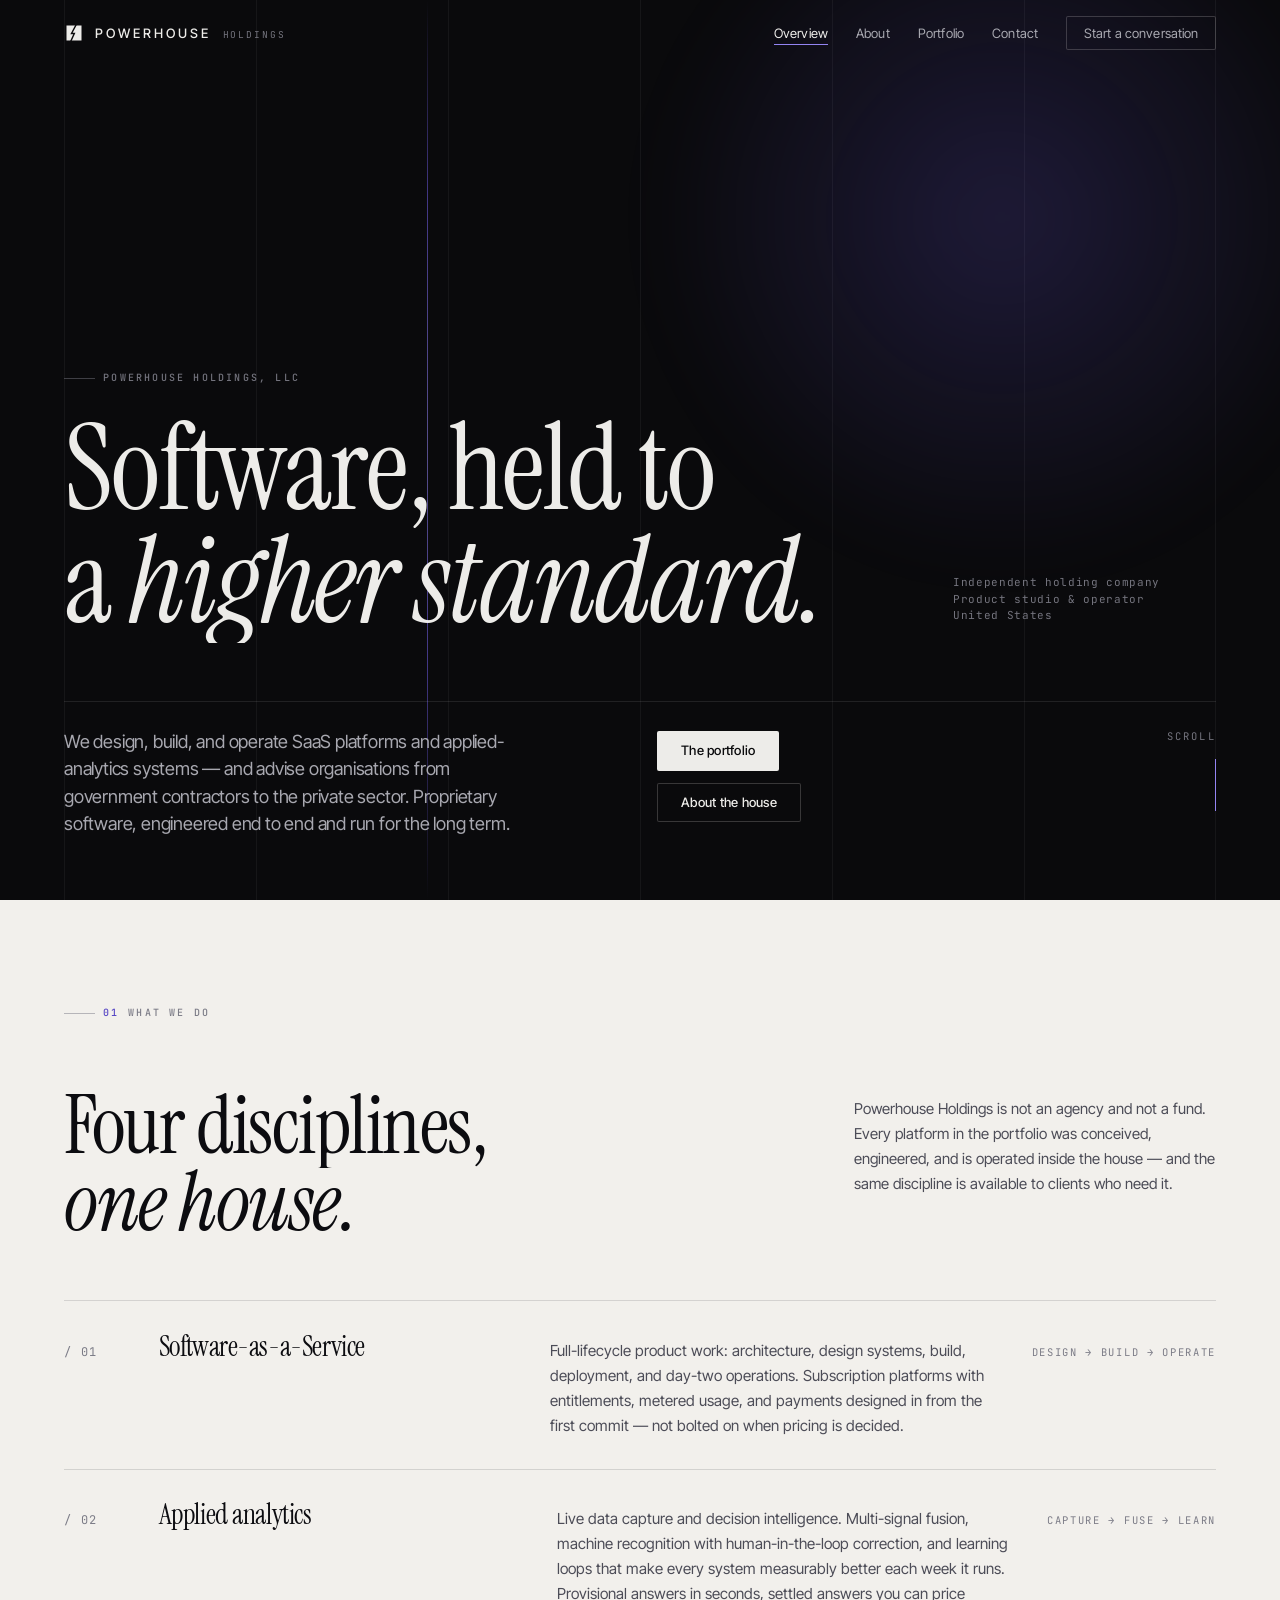
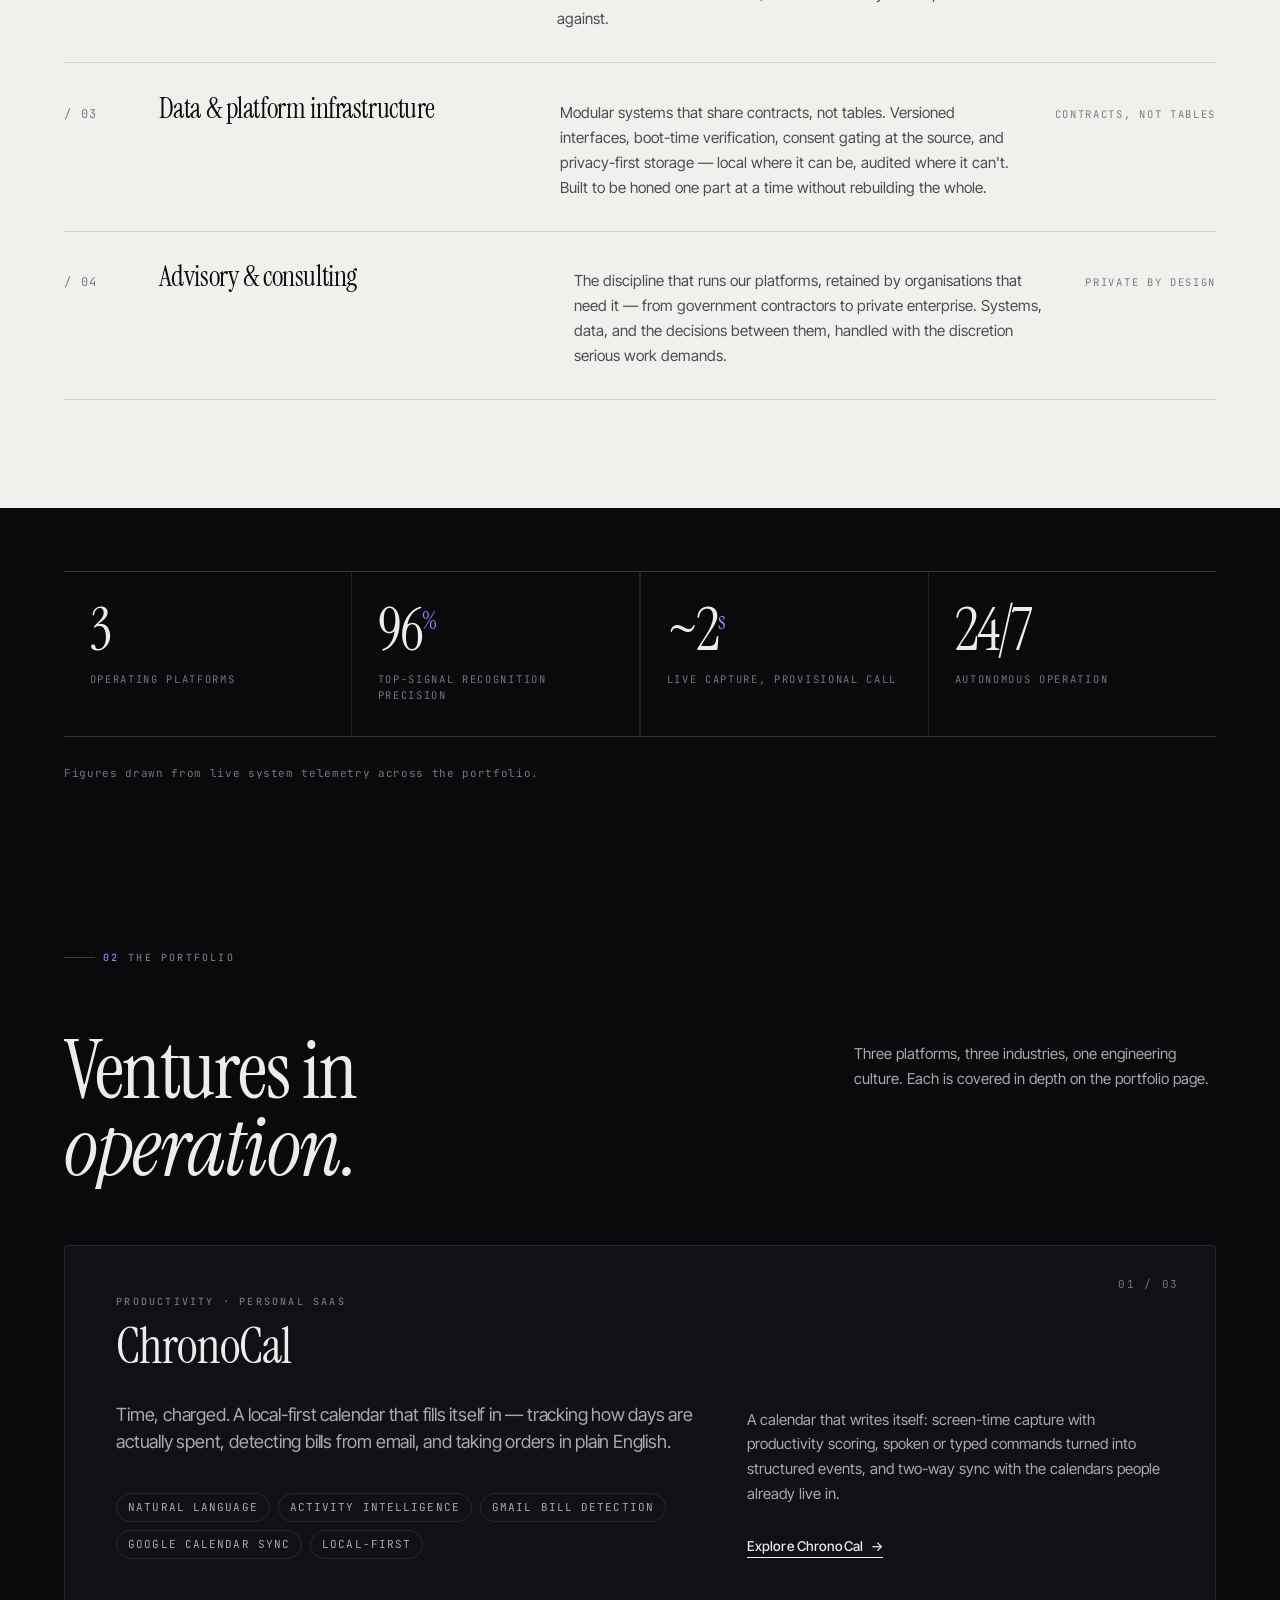
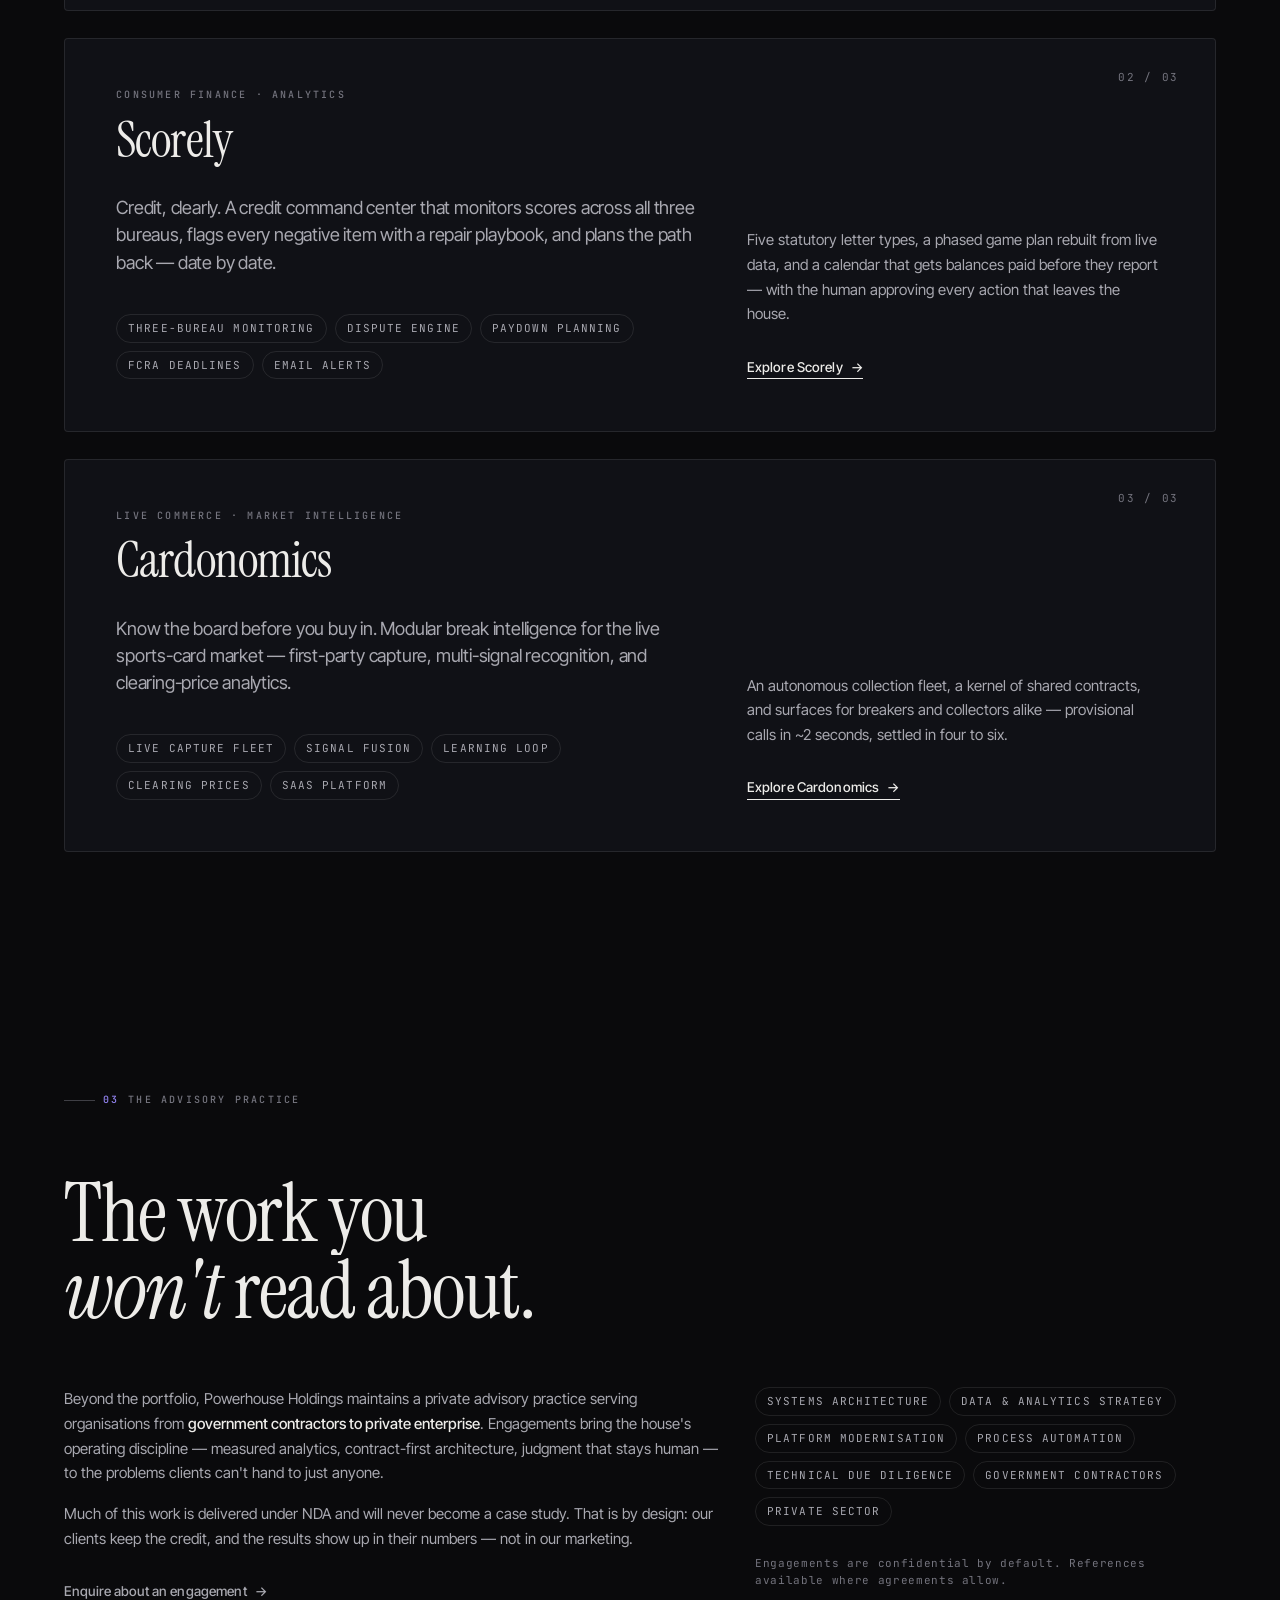
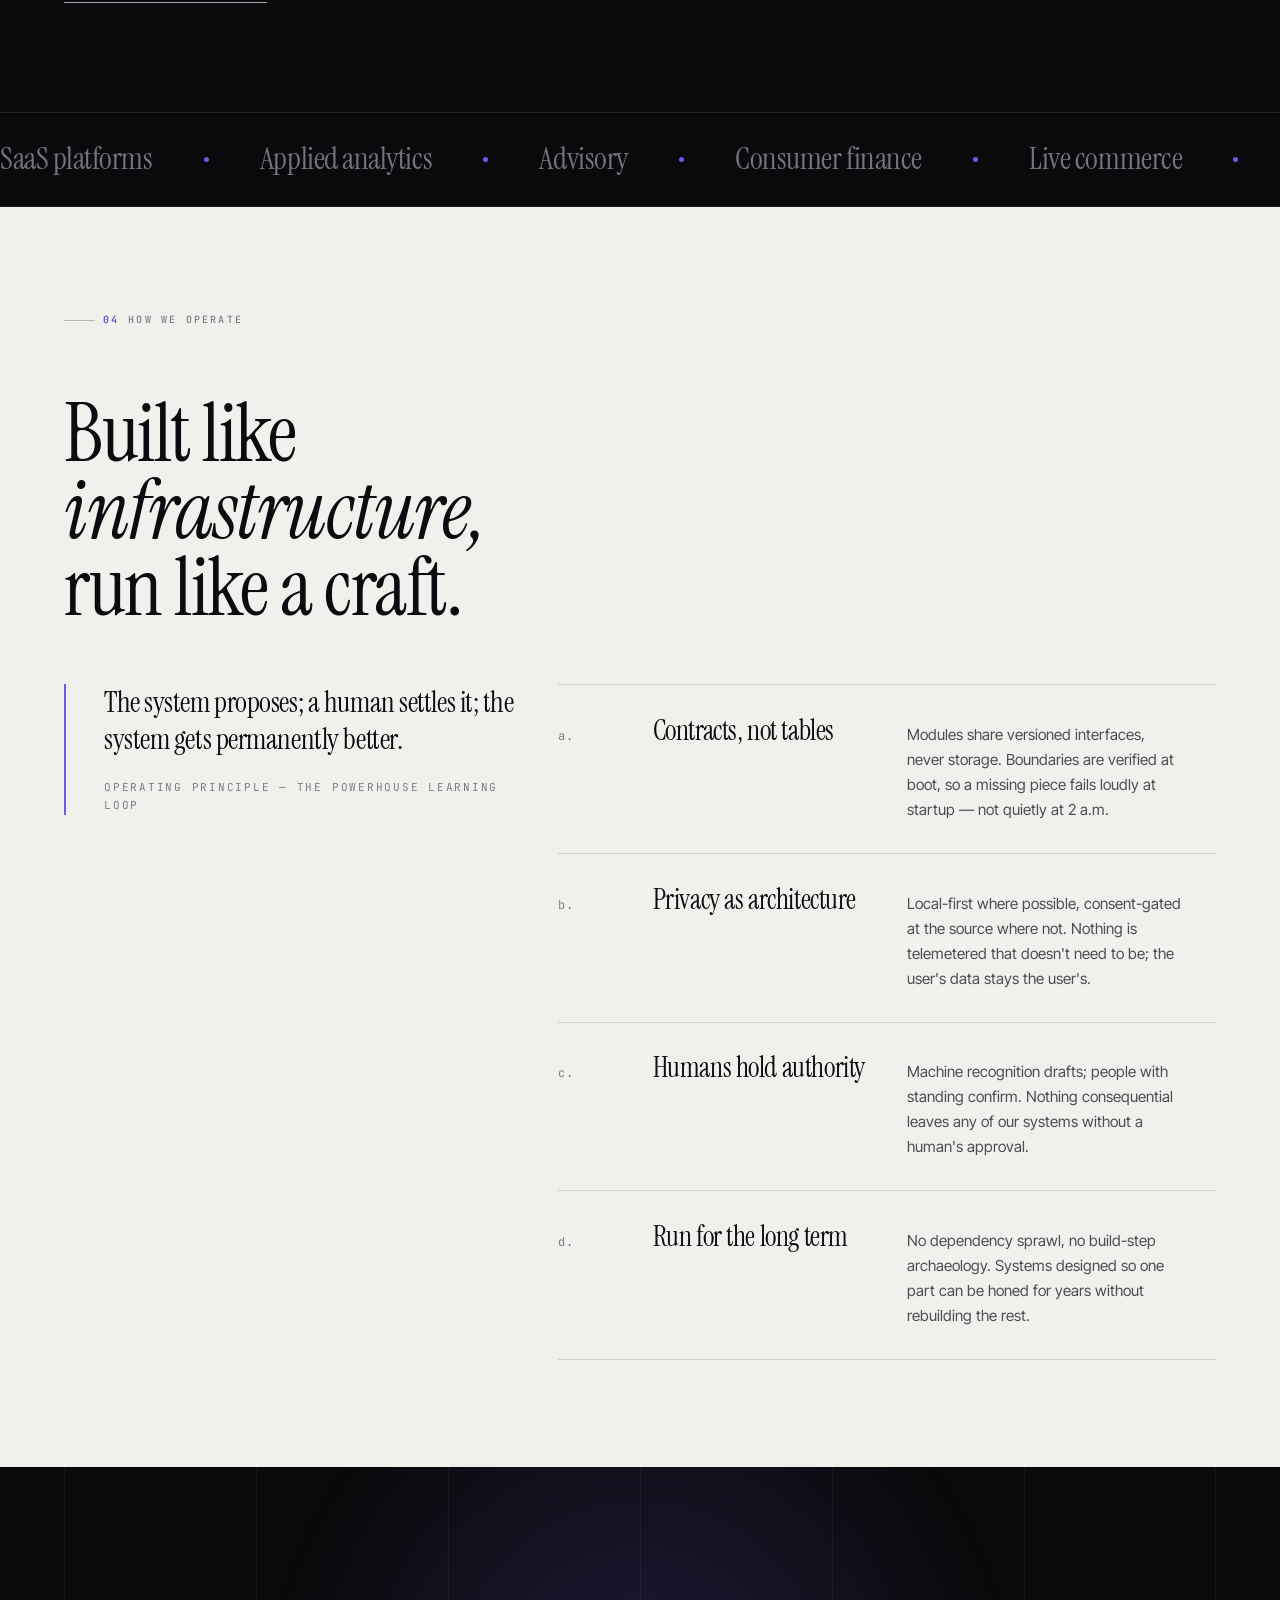
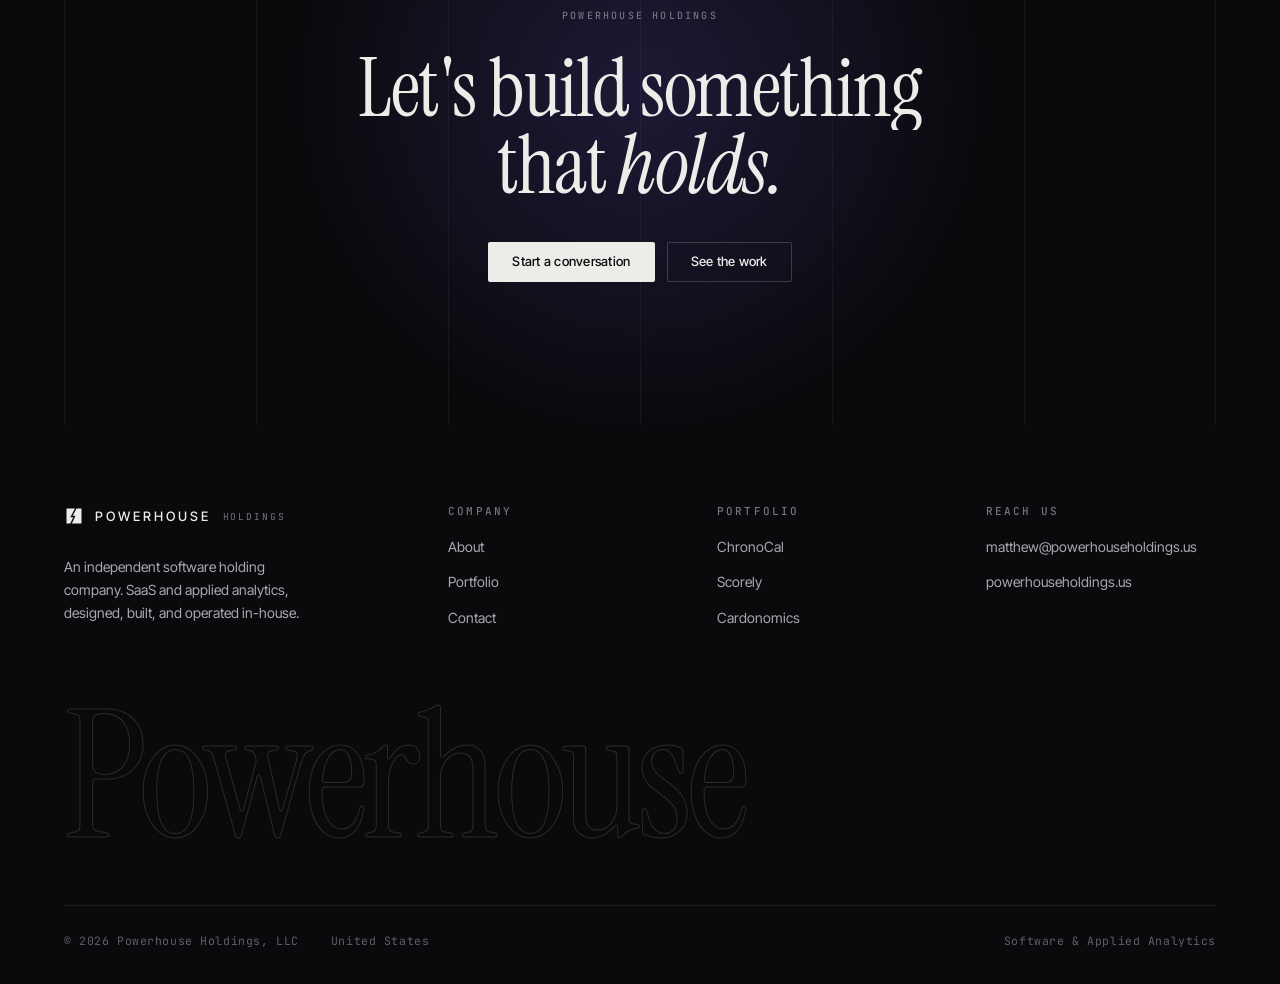
==== index.html @ 582e075c "Corporate site: overview, about, portfolio, contact Powerhouse Holdings corporate identity (Edition " ====
<!doctype html>
<html lang="en">
<head>
  <meta charset="utf-8">
  <meta name="viewport" content="width=device-width, initial-scale=1">
  <title>Powerhouse Holdings — Software &amp; Applied Analytics</title>
  <meta name="description" content="Powerhouse Holdings designs, builds, and operates SaaS platforms and applied-analytics systems across consumer finance, productivity, and live commerce.">
  <link rel="icon" type="image/svg+xml" href="assets/brand/favicon.svg">
  <link rel="canonical" href="https://powerhouseholdings.us/">
  <meta property="og:title" content="Powerhouse Holdings">
  <meta property="og:description" content="Software, held to a higher standard. SaaS and applied analytics, designed, built, and operated in-house.">
  <meta property="og:type" content="website">
  <link rel="preconnect" href="https://fonts.googleapis.com">
  <link rel="preconnect" href="https://fonts.gstatic.com" crossorigin>
  <link rel="stylesheet" href="assets/css/site.css">
  <link rel="stylesheet" href="assets/css/pages.css">
</head>
<body>
<a class="skip" href="#main">Skip to content</a>

<div class="curtain" aria-hidden="true">
  <svg class="mark" viewBox="0 0 24 24" fill="none" xmlns="http://www.w3.org/2000/svg">
    <mask id="cs1"><rect width="24" height="24" fill="#fff"/><path d="M15.4 .5 L9 12.6 h3.4 L7.4 23.5" stroke="#000" stroke-width="1.7" fill="none"/></mask>
    <rect x="3" y="3" width="18" height="18" fill="#EDECE9" mask="url(#cs1)"/>
  </svg>
</div>
<div class="progress" aria-hidden="true"></div>

<header class="masthead" data-pinned="false" data-hidden="false">
  <div class="shell bar">
    <a class="wordmark" href="index.html" aria-label="Powerhouse Holdings — home">
      <svg class="mark" viewBox="0 0 24 24" fill="none" xmlns="http://www.w3.org/2000/svg">
        <mask id="ms1"><rect width="24" height="24" fill="#fff"/><path d="M15.4 .5 L9 12.6 h3.4 L7.4 23.5" stroke="#000" stroke-width="1.7" fill="none"/></mask>
        <rect x="3" y="3" width="18" height="18" fill="currentColor" mask="url(#ms1)"/>
      </svg>
      <span class="name">Powerhouse</span>
      <span class="sub">Holdings</span>
    </a>
    <nav class="nav" aria-label="Primary">
      <a href="index.html" aria-current="page">Overview</a>
      <a href="about.html">About</a>
      <a href="projects.html">Portfolio</a>
      <a href="contact.html">Contact</a>
      <a class="btn btn--ghost" href="contact.html">Start a conversation</a>
    </nav>
    <button class="nav-toggle" aria-expanded="false" aria-controls="drawer">
      <span>Menu</span><span class="glyph"><i></i><i></i></span>
    </button>
  </div>
</header>

<nav class="drawer" id="drawer" aria-label="Mobile">
  <a href="index.html">Overview</a>
  <a href="about.html">About</a>
  <a href="projects.html">Portfolio</a>
  <a href="contact.html">Contact</a>
  <p class="meta mono">Powerhouse Holdings, LLC — Software &amp; Applied Analytics</p>
</nav>

<main id="main">

  <!-- ============================ HERO ============================ -->
  <div class="stage">
    <section class="hero">
      <div class="field" aria-hidden="true">
        <div class="cols"><span></span><span></span><span></span><span></span><span></span><span></span></div>
        <div class="seam"></div>
        <div class="halo"></div>
      </div>
      <div class="shell">
        <div class="hero-head">
          <div class="title">
            <p class="eyebrow" data-reveal>Powerhouse Holdings, LLC</p>
            <h1 class="display d1 mt-2" data-split>Software, held to a <em>higher standard.</em></h1>
          </div>
          <div class="aside mono dim" data-reveal style="--rv-d:500ms">
            Independent holding company<br>
            Product studio &amp; operator<br>
            United States
          </div>
        </div>
        <div class="hero-foot">
          <p class="lede" data-reveal style="--rv-d:650ms">We design, build, and operate SaaS platforms and applied-analytics
            systems — and advise organisations from government contractors to the private sector. Proprietary
            software, engineered end to end and run for the long term.</p>
          <div class="cta" data-reveal style="--rv-d:800ms">
            <a class="btn" href="projects.html">The portfolio</a>
            <a class="btn btn--ghost" href="about.html">About the house</a>
          </div>
          <div class="scroll-cue" data-reveal="fade" style="--rv-d:1100ms">Scroll<span class="track"></span></div>
        </div>
      </div>
    </section>
    <div class="stage-veil" aria-hidden="true"></div>
  </div>

  <!-- ============================ 01 WHAT WE DO ============================ -->
  <section class="section invert">
    <div class="shell">
      <div class="head">
        <p class="eyebrow"><span class="idx">01</span> What we do</p>
        <div class="h">
          <h2 class="display d2" data-split>Four disciplines, <em>one house.</em></h2>
        </div>
        <div class="note body" data-reveal>
          <p>Powerhouse Holdings is not an agency and not a fund. Every platform in the portfolio was conceived,
          engineered, and is operated inside the house — and the same discipline is available to clients who
          need it.</p>
        </div>
      </div>

      <div class="ledger mt-4" data-stagger="120">
        <article class="ledger-row" data-reveal>
          <span class="n">/ 01</span>
          <h3 class="t">Software-as-a-Service</h3>
          <p class="d">Full-lifecycle product work: architecture, design systems, build, deployment, and day-two
          operations. Subscription platforms with entitlements, metered usage, and payments designed in from the
          first commit — not bolted on when pricing is decided.</p>
          <span class="tag">Design → Build → Operate</span>
        </article>
        <article class="ledger-row" data-reveal>
          <span class="n">/ 02</span>
          <h3 class="t">Applied analytics</h3>
          <p class="d">Live data capture and decision intelligence. Multi-signal fusion, machine recognition with
          human-in-the-loop correction, and learning loops that make every system measurably better each week it
          runs. Provisional answers in seconds, settled answers you can price against.</p>
          <span class="tag">Capture → Fuse → Learn</span>
        </article>
        <article class="ledger-row" data-reveal>
          <span class="n">/ 03</span>
          <h3 class="t">Data &amp; platform infrastructure</h3>
          <p class="d">Modular systems that share contracts, not tables. Versioned interfaces, boot-time
          verification, consent gating at the source, and privacy-first storage — local where it can be,
          audited where it can't. Built to be honed one part at a time without rebuilding the whole.</p>
          <span class="tag">Contracts, not tables</span>
        </article>
        <article class="ledger-row" data-reveal>
          <span class="n">/ 04</span>
          <h3 class="t">Advisory &amp; consulting</h3>
          <p class="d">The discipline that runs our platforms, retained by organisations that need it — from
          government contractors to private enterprise. Systems, data, and the decisions between them, handled
          with the discretion serious work demands.</p>
          <span class="tag">Private by design</span>
        </article>
      </div>
    </div>
  </section>

  <!-- ============================ FIGURES ============================ -->
  <section class="section section--tight">
    <div class="shell">
      <div class="figures" data-stagger="90">
        <div data-reveal>
          <p class="v"><span data-count="3">0</span></p>
          <p class="k">Operating platforms</p>
        </div>
        <div data-reveal>
          <p class="v"><span data-count="97">0</span><span class="u">%</span></p>
          <p class="k">Top-signal recognition precision</p>
        </div>
        <div data-reveal>
          <p class="v">~<span data-count="2">0</span><span class="u">s</span></p>
          <p class="k">Live capture, provisional call</p>
        </div>
        <div data-reveal>
          <p class="v">24/7</p>
          <p class="k">Autonomous operation</p>
        </div>
      </div>
      <p class="mono dim mt-2" data-reveal="fade">Figures drawn from live system telemetry across the portfolio.</p>
    </div>
  </section>

  <!-- ============================ 02 PORTFOLIO ============================ -->
  <section class="section">
    <div class="shell">
      <div class="head">
        <p class="eyebrow"><span class="idx">02</span> The portfolio</p>
        <div class="h">
          <h2 class="display d2" data-split>Ventures in <em>operation.</em></h2>
        </div>
        <div class="note body" data-reveal>
          <p>Three platforms, three industries, one engineering culture. Each is covered in depth on the
          portfolio page.</p>
        </div>
      </div>

      <div class="deck mt-4">
        <article class="deck-card">
          <span class="card-index">01 / 03</span>
          <div class="grid">
            <div class="col-7">
              <p class="eyebrow eyebrow--plain">Productivity · Personal SaaS</p>
              <h3 class="display d3 mt-1">ChronoCal</h3>
              <p class="lede mt-2 measure">Time, charged. A local-first calendar that fills itself in — tracking how
              days are actually spent, detecting bills from email, and taking orders in plain English.</p>
              <ul class="pills mt-3">
                <li>Natural language</li><li>Activity intelligence</li><li>Gmail bill detection</li><li>Google Calendar sync</li><li>Local-first</li>
              </ul>
            </div>
            <div class="col-5" style="align-self:end">
              <p class="body">A calendar that writes itself: screen-time capture with productivity scoring, spoken or
              typed commands turned into structured events, and two-way sync with the calendars people already live in.</p>
              <a class="link mt-2" href="projects.html#chronocal">Explore ChronoCal <span class="arw">→</span></a>
            </div>
          </div>
        </article>

        <article class="deck-card">
          <span class="card-index">02 / 03</span>
          <div class="grid">
            <div class="col-7">
              <p class="eyebrow eyebrow--plain">Consumer finance · Analytics</p>
              <h3 class="display d3 mt-1">Scorely</h3>
              <p class="lede mt-2 measure">Credit, clearly. A credit command center that monitors scores across all
              three bureaus, flags every negative item with a repair playbook, and plans the path back — date by date.</p>
              <ul class="pills mt-3">
                <li>Three-bureau monitoring</li><li>Dispute engine</li><li>Paydown planning</li><li>FCRA deadlines</li><li>Email alerts</li>
              </ul>
            </div>
            <div class="col-5" style="align-self:end">
              <p class="body">Five statutory letter types, a phased game plan rebuilt from live data, and a calendar
              that gets balances paid before they report — with the human approving every action that leaves the house.</p>
              <a class="link mt-2" href="projects.html#scorely">Explore Scorely <span class="arw">→</span></a>
            </div>
          </div>
        </article>

        <article class="deck-card">
          <span class="card-index">03 / 03</span>
          <div class="grid">
            <div class="col-7">
              <p class="eyebrow eyebrow--plain">Live commerce · Market intelligence</p>
              <h3 class="display d3 mt-1">Cardonomics</h3>
              <p class="lede mt-2 measure">Know the board before you buy in. Modular break intelligence for the live
              sports-card market — first-party capture, multi-signal recognition, and clearing-price analytics.</p>
              <ul class="pills mt-3">
                <li>Live capture fleet</li><li>Signal fusion</li><li>Learning loop</li><li>Clearing prices</li><li>SaaS platform</li>
              </ul>
            </div>
            <div class="col-5" style="align-self:end">
              <p class="body">An autonomous collection fleet, a kernel of shared contracts, and surfaces for breakers
              and collectors alike — provisional calls in ~2 seconds, settled in four to six.</p>
              <a class="link mt-2" href="projects.html#cardonomics">Explore Cardonomics <span class="arw">→</span></a>
            </div>
          </div>
        </article>
      </div>
    </div>
  </section>

  <!-- ============================ 03 ADVISORY ============================ -->
  <section class="section">
    <div class="shell">
      <div class="head">
        <p class="eyebrow"><span class="idx">03</span> The advisory practice</p>
        <div class="h">
          <h2 class="display d2" data-split>The work you<br><em>won't</em> read about.</h2>
        </div>
      </div>
      <div class="grid mt-4">
        <div class="col-7 body" data-reveal>
          <p>Beyond the portfolio, Powerhouse Holdings maintains a private advisory practice serving organisations
          from <strong>government contractors to private enterprise</strong>. Engagements bring the house's
          operating discipline — measured analytics, contract-first architecture, judgment that stays
          human — to the problems clients can't hand to just anyone.</p>
          <p>Much of this work is delivered under NDA and will never become a case study. That is by design: our
          clients keep the credit, and the results show up in their numbers — not in our marketing.</p>
          <a class="link mt-2" href="contact.html">Enquire about an engagement <span class="arw">→</span></a>
        </div>
        <div class="col-5" data-reveal style="--rv-d:150ms">
          <ul class="pills">
            <li>Systems architecture</li>
            <li>Data &amp; analytics strategy</li>
            <li>Platform modernisation</li>
            <li>Process automation</li>
            <li>Technical due diligence</li>
            <li>Government contractors</li>
            <li>Private sector</li>
          </ul>
          <p class="mono dim mt-2">Engagements are confidential by default. References available where agreements allow.</p>
        </div>
      </div>
    </div>
  </section>

  <!-- ============================ MARQUEE ============================ -->
  <div class="marquee" aria-hidden="true">
    <div class="track">
      <span>SaaS platforms</span><span>Applied analytics</span><span>Advisory</span><span>Consumer finance</span><span>Live commerce</span><span>Productivity</span><span>Market intelligence</span>
      <span>SaaS platforms</span><span>Applied analytics</span><span>Advisory</span><span>Consumer finance</span><span>Live commerce</span><span>Productivity</span><span>Market intelligence</span>
    </div>
  </div>

  <!-- ============================ 04 APPROACH ============================ -->
  <section class="section invert">
    <div class="shell">
      <div class="head">
        <p class="eyebrow"><span class="idx">04</span> How we operate</p>
        <div class="h">
          <h2 class="display d2" data-split>Built like <em>infrastructure,</em><br>run like a craft.</h2>
        </div>
      </div>

      <div class="grid mt-4">
        <div class="col-5" data-reveal>
          <blockquote class="pull">
            <p>The system proposes; a human settles it; the system gets permanently better.</p>
            <cite>Operating principle — the Powerhouse learning loop</cite>
          </blockquote>
        </div>
        <div class="col-7">
          <div class="ledger" data-stagger="110">
            <article class="ledger-row" data-reveal>
              <span class="n">a.</span>
              <h3 class="t">Contracts, not tables</h3>
              <p class="d">Modules share versioned interfaces, never storage. Boundaries are verified at boot, so a
              missing piece fails loudly at startup — not quietly at 2 a.m.</p>
            </article>
            <article class="ledger-row" data-reveal>
              <span class="n">b.</span>
              <h3 class="t">Privacy as architecture</h3>
              <p class="d">Local-first where possible, consent-gated at the source where not. Nothing is telemetered
              that doesn't need to be; the user's data stays the user's.</p>
            </article>
            <article class="ledger-row" data-reveal>
              <span class="n">c.</span>
              <h3 class="t">Humans hold authority</h3>
              <p class="d">Machine recognition drafts; people with standing confirm. Nothing consequential leaves any
              of our systems without a human's approval.</p>
            </article>
            <article class="ledger-row" data-reveal>
              <span class="n">d.</span>
              <h3 class="t">Run for the long term</h3>
              <p class="d">No dependency sprawl, no build-step archaeology. Systems designed so one part can be honed
              for years without rebuilding the rest.</p>
            </article>
          </div>
        </div>
      </div>
    </div>
  </section>

  <!-- ============================ CLOSER ============================ -->
  <section class="section closer">
    <div class="field" aria-hidden="true">
      <div class="cols"><span></span><span></span><span></span><span></span><span></span><span></span></div>
      <div class="halo"></div>
    </div>
    <div class="shell center" style="position:relative;z-index:2">
      <p class="eyebrow eyebrow--plain" style="justify-content:center" data-reveal>Powerhouse Holdings</p>
      <h2 class="display d2 mt-2" data-split>Let's build something<br>that <em>holds.</em></h2>
      <div class="row mt-3" style="justify-content:center" data-reveal>
        <a class="btn" href="contact.html">Start a conversation</a>
        <a class="btn btn--ghost" href="projects.html">See the work</a>
      </div>
    </div>
  </section>
</main>

<!-- ============================ FOOTER ============================ -->
<footer class="footer">
  <div class="shell">
    <div class="top">
      <div>
        <a class="wordmark" href="index.html">
          <svg class="mark" viewBox="0 0 24 24" fill="none" xmlns="http://www.w3.org/2000/svg">
            <mask id="fs1"><rect width="24" height="24" fill="#fff"/><path d="M15.4 .5 L9 12.6 h3.4 L7.4 23.5" stroke="#000" stroke-width="1.7" fill="none"/></mask>
            <rect x="3" y="3" width="18" height="18" fill="currentColor" mask="url(#fs1)"/>
          </svg>
          <span class="name">Powerhouse</span>
          <span class="sub">Holdings</span>
        </a>
        <p class="body mt-2" style="max-width:30ch">An independent software holding company. SaaS and applied
        analytics, designed, built, and operated in-house.</p>
      </div>
      <div>
        <h4>Company</h4>
        <ul>
          <li><a href="about.html">About</a></li>
          <li><a href="projects.html">Portfolio</a></li>
          <li><a href="contact.html">Contact</a></li>
        </ul>
      </div>
      <div>
        <h4>Portfolio</h4>
        <ul>
          <li><a href="projects.html#chronocal">ChronoCal</a></li>
          <li><a href="projects.html#scorely">Scorely</a></li>
          <li><a href="projects.html#cardonomics">Cardonomics</a></li>
        </ul>
      </div>
      <div>
        <h4>Reach us</h4>
        <ul>
          <li><a href="mailto:matthew@powerhouseholdings.us">matthew@powerhouseholdings.us</a></li>
          <li><a href="https://powerhouseholdings.us">powerhouseholdings.us</a></li>
        </ul>
      </div>
    </div>
    <p class="footer-wordmark" aria-hidden="true">Powerhouse</p>
    <div class="base">
      <span>© 2026 Powerhouse Holdings, LLC</span>
      <span>United States</span>
      <span class="spacer">Software &amp; Applied Analytics</span>
    </div>
  </div>
</footer>

<script src="assets/js/motion.js" defer></script>
</body>
</html>
---- assets/css/site.css ----
/* =============================================================================
   Powerhouse Holdings — design system
   Obsidian ground, bone inversion, matured violet, brass accent.
   Editorial serif display / neutral grotesk UI / mono data labels.
   Do not introduce colours or typefaces outside this file.
   ========================================================================== */

@import url('https://fonts.googleapis.com/css2?family=Instrument+Serif:ital@0;1&family=Inter+Tight:wght@300;400;500;600&family=JetBrains+Mono:wght@400;500&display=swap');

:root{
  /* ---- ground ---- */
  --obsidian:   #0A0A0C;
  --ink:        #101116;
  --ink-2:      #15161C;
  --ink-3:      #1B1D25;

  /* ---- light inversion (warm, not clinical) ---- */
  --bone:       #F2F0EC;
  --bone-2:     #E9E6E0;
  --bone-3:     #DCD8D0;

  /* ---- accents ---- */
  --violet:     #6F5BE8;   /* Ultraviolet, matured. Structural, rarely filled. */
  --violet-deep:#3B2F86;
  --violet-lift:#9384F2;
  --brass:      #C6A972;   /* Champagne brass. The single premium accent. */
  --brass-deep: #8E7642;

  /* ---- theme-bound (dark by default; .invert flips) ---- */
  --bg:         var(--obsidian);
  --surface:    var(--ink);
  --surface-2:  var(--ink-2);
  --fg:         #EDECE9;
  --fg-2:       #A8A8B0;
  --fg-3:       #74747E;
  --rule:       rgba(237,236,233,.10);
  --rule-soft:  rgba(237,236,233,.055);
  --rule-firm:  rgba(237,236,233,.20);
  --accent:     var(--violet-lift);
  --accent-tint:rgba(111,91,232,.14);

  /* ---- type ---- */
  --display: 'Instrument Serif', 'Times New Roman', serif;
  --ui:      'Inter Tight', system-ui, -apple-system, sans-serif;
  --mono:    'JetBrains Mono', ui-monospace, SFMono-Regular, monospace;

  /* ---- metrics ---- */
  --shell:   1320px;
  --gutter:  clamp(20px, 5vw, 72px);
  --band:    clamp(84px, 12vh, 160px);
  --r:       2px;
  --ease:    cubic-bezier(.22,.61,.24,1);
  --ease-out:cubic-bezier(.16,1,.3,1);
}

/* ============================ inversion ============================ */
.invert{
  --bg:        var(--bone);
  --surface:   #FFFFFF;
  --surface-2: var(--bone-2);
  --fg:        #0C0C10;
  --fg-2:      #4C4C57;
  --fg-3:      #7C7C87;
  --rule:      rgba(12,12,16,.13);
  --rule-soft: rgba(12,12,16,.07);
  --rule-firm: rgba(12,12,16,.26);
  --accent:    #5645C4;
  --accent-tint:rgba(86,69,196,.10);
}

/* ============================ reset ============================ */
*,*::before,*::after{ box-sizing:border-box; }
html{ -webkit-text-size-adjust:100%; }
body{
  margin:0; background:var(--obsidian); color:var(--fg);
  font:400 clamp(15px,1.02vw,17px)/1.65 var(--ui);
  font-synthesis-weight:none;
  -webkit-font-smoothing:antialiased; -moz-osx-font-smoothing:grayscale;
  overflow-x:hidden;
}
img,svg,video{ max-width:100%; display:block; }
a{ color:inherit; text-decoration:none; }
button{ font:inherit; color:inherit; background:none; border:0; cursor:pointer; }
h1,h2,h3,h4,p,figure,blockquote{ margin:0; }
ul,ol{ margin:0; padding:0; list-style:none; }
::selection{ background:var(--violet); color:#fff; }
:focus-visible{ outline:2px solid var(--accent); outline-offset:3px; border-radius:1px; }

/* ============================ layout ============================ */
.shell{ width:min(100% - var(--gutter)*2, var(--shell)); margin-inline:auto; }
.section{ background:var(--bg); color:var(--fg); position:relative; padding-block:var(--band); }
.section--tight{ padding-block:clamp(56px,7vh,92px); }
.grid{ display:grid; grid-template-columns:repeat(12,1fr); gap:clamp(18px,2.6vw,40px); }
.rule{ height:1px; background:var(--rule); border:0; margin:0; }

/* ============================ typography ============================ */
.display{
  font-family:var(--display); font-weight:400; letter-spacing:-.018em;
  line-height:.94; text-wrap:balance;
}
.d1{ font-size:clamp(3.4rem, 9.4vw, 9.5rem); }
.d2{ font-size:clamp(2.7rem, 6.4vw, 6.1rem); }
.d3{ font-size:clamp(2rem, 3.9vw, 3.6rem); line-height:1.02; }
.d4{ font-size:clamp(1.5rem, 2.3vw, 2.15rem); line-height:1.1; }
.display em{ font-style:italic; }
.display .tint{ color:var(--fg-3); }

.eyebrow{
  font:500 clamp(10px,.78vw,11.5px)/1 var(--mono);
  letter-spacing:.22em; text-transform:uppercase; color:var(--fg-3);
  display:flex; align-items:center; gap:.85em;
}
.eyebrow::before{
  content:''; width:clamp(18px,2.4vw,34px); height:1px; background:currentColor; opacity:.5;
}
.eyebrow--plain::before{ display:none; }
.eyebrow .idx{ color:var(--accent); }

.lede{ font-size:clamp(1.05rem,1.42vw,1.42rem); line-height:1.5; color:var(--fg-2); letter-spacing:-.011em; }
.body{ color:var(--fg-2); }
.body p + p{ margin-top:1.05em; }
.body strong{ color:var(--fg); font-weight:500; }
.measure{ max-width:62ch; }
.measure-sm{ max-width:48ch; }
.mono{ font:400 clamp(11px,.8vw,12.5px)/1.5 var(--mono); letter-spacing:.06em; }
.caps{ text-transform:uppercase; letter-spacing:.18em; }
.figure{ font-family:var(--display); font-weight:400; letter-spacing:-.03em; line-height:.9; }

/* ============================ links & buttons ============================ */
.link{
  display:inline-flex; align-items:center; gap:.6em; position:relative;
  font:500 13.5px/1 var(--ui); letter-spacing:.01em; padding-block:.35em;
}
.link::after{
  content:''; position:absolute; left:0; right:0; bottom:0; height:1px;
  background:currentColor; transform:scaleX(1); transform-origin:right;
  transition:transform .5s var(--ease-out);
}
.link:hover::after{ transform:scaleX(0); }
.link .arw{ transition:transform .5s var(--ease-out); }
.link:hover .arw{ transform:translateX(4px); }

.btn{
  --btn-fg:var(--obsidian); --btn-bg:var(--fg);
  position:relative; display:inline-flex; align-items:center; justify-content:center; gap:.7em;
  padding:1.02em 1.85em; border-radius:var(--r); overflow:hidden; isolation:isolate;
  font:500 13px/1 var(--ui); letter-spacing:.02em;
  color:var(--btn-fg); background:var(--btn-bg);
  transition:color .45s var(--ease);
}
.btn::before{
  content:''; position:absolute; inset:0; z-index:-1; background:var(--violet);
  transform:translateY(101%); transition:transform .58s var(--ease-out);
}
.btn:hover{ color:#fff; }
.btn:hover::before{ transform:translateY(0); }
.btn--ghost{ --btn-bg:transparent; --btn-fg:var(--fg); box-shadow:inset 0 0 0 1px var(--rule-firm); }
.btn--ghost:hover{ color:#fff; }

/* ============================ masthead ============================ */
.masthead{
  position:fixed; inset:0 0 auto; z-index:80;
  transition:transform .55s var(--ease), background-color .45s linear, border-color .45s linear;
  border-bottom:1px solid transparent;
}
.masthead[data-pinned="true"]{
  background:rgba(10,10,12,.72); backdrop-filter:blur(18px) saturate(1.3);
  -webkit-backdrop-filter:blur(18px) saturate(1.3); border-bottom-color:var(--rule-soft);
}
.masthead[data-hidden="true"]{ transform:translateY(-102%); }
.masthead .bar{
  display:flex; align-items:center; gap:clamp(20px,4vw,52px);
  height:clamp(66px,7.4vh,84px);
}
.wordmark{ display:flex; align-items:center; gap:11px; color:#EDECE9; }
.wordmark .mark{ width:20px; height:20px; flex:none; }
.wordmark .name{
  font:500 13px/1 var(--ui); letter-spacing:.235em; text-transform:uppercase; padding-top:1px;
}
.wordmark .sub{
  font:400 9.5px/1 var(--mono); letter-spacing:.2em; text-transform:uppercase;
  color:var(--fg-3); padding-top:2px;
}
.nav{ margin-left:auto; display:flex; align-items:center; gap:clamp(14px,2.2vw,32px); }
.nav a{
  position:relative; font:400 13px/1 var(--ui); letter-spacing:.01em; color:#A8A8B0;
  padding-block:.5em; transition:color .35s var(--ease);
}
.nav a::after{
  content:''; position:absolute; left:0; bottom:.1em; width:100%; height:1px;
  background:currentColor; transform:scaleX(0); transform-origin:left;
  transition:transform .45s var(--ease-out);
}
.nav a:hover{ color:#EDECE9; }
.nav a:hover::after{ transform:scaleX(1); }
.nav a[aria-current="page"]{ color:#EDECE9; }
.nav a[aria-current="page"]::after{ transform:scaleX(1); background:var(--violet-lift); }
.nav .btn{ padding:.82em 1.35em; }
.nav-toggle{ display:none; }

@media (max-width:900px){
  .nav{ display:none; }
  .nav-toggle{
    display:flex; margin-left:auto; align-items:center; gap:.7em;
    font:500 11px/1 var(--mono); letter-spacing:.2em; text-transform:uppercase; color:#EDECE9;
    z-index:78; position:relative;
  }
  .nav-toggle .glyph{ display:grid; gap:4px; }
  .nav-toggle .glyph i{ display:block; width:17px; height:1px; background:currentColor; transition:transform .4s var(--ease); }
  body[data-menu="open"] .nav-toggle .glyph i:first-child{ transform:translateY(2.5px) rotate(45deg); }
  body[data-menu="open"] .nav-toggle .glyph i:last-child{ transform:translateY(-2.5px) rotate(-45deg); }
}

/* mobile drawer */
.drawer{
  position:fixed; inset:0; z-index:75; background:var(--obsidian);
  display:flex; flex-direction:column; justify-content:center; padding:0 var(--gutter);
  clip-path:inset(0 0 100% 0); transition:clip-path .8s var(--ease-out);
  pointer-events:none;
}
body[data-menu="open"] .drawer{ clip-path:inset(0 0 0 0); pointer-events:auto; }
body[data-menu="open"]{ overflow:hidden; }
.drawer a{
  font-family:var(--display); font-size:clamp(2.2rem,11vw,3.4rem); line-height:1.22;
  color:#EDECE9; display:block; opacity:0; transform:translateY(14px);
  transition:opacity .6s var(--ease-out), transform .6s var(--ease-out);
}
body[data-menu="open"] .drawer a{ opacity:1; transform:none; }
.drawer a:nth-child(2){ transition-delay:.06s } .drawer a:nth-child(3){ transition-delay:.12s }
.drawer a:nth-child(4){ transition-delay:.18s } .drawer a:nth-child(5){ transition-delay:.24s }
.drawer .meta{ margin-top:2.4rem; color:var(--fg-3); }

/* ============================ footer ============================ */
.footer{ background:var(--obsidian); color:#EDECE9; padding-top:clamp(64px,9vh,120px); position:relative; z-index:2; }
.footer .top{ display:grid; grid-template-columns:1.5fr 1fr 1fr 1fr; gap:clamp(24px,3vw,48px); }
.footer h4{ font:500 11px/1 var(--mono); letter-spacing:.2em; text-transform:uppercase; color:#74747E; margin-bottom:1.6em; }
.footer li{ margin-bottom:.72em; }
.footer li a, .footer .top .body{ font-size:14px; color:#A8A8B0; transition:color .3s var(--ease); }
.footer li a:hover{ color:#EDECE9; }
.footer .base{
  margin-top:clamp(40px,6vh,72px); padding-block:26px 34px; border-top:1px solid rgba(237,236,233,.08);
  display:flex; flex-wrap:wrap; gap:14px 32px; align-items:center;
  font:400 11.5px/1.5 var(--mono); letter-spacing:.05em; color:#5F5F69;
}
.footer .base .spacer{ margin-left:auto; }
.footer-wordmark{
  font-family:var(--display); font-size:clamp(3.4rem,14vw,12.4rem); line-height:.82;
  letter-spacing:-.03em; color:transparent;
  -webkit-text-stroke:1px rgba(237,236,233,.15);
  margin-top:clamp(48px,7vh,96px); user-select:none; white-space:nowrap;
}
@media (max-width:900px){ .footer .top{ grid-template-columns:1fr 1fr; row-gap:40px; } }
@media (max-width:560px){ .footer .top{ grid-template-columns:1fr; } }
---- assets/css/pages.css ----
/* =============================================================================
   Powerhouse Holdings — motion primitives, components, page furniture.
   Depends on site.css for tokens.
   ========================================================================== */

/* ============================ motion primitives ============================
   Every animated element declares its resting state here and is released by
   the observer in motion.js adding .is-in. Nothing animates on a machine that
   asks for reduced motion — the resting states are simply skipped.
   ========================================================================== */

[data-reveal]{
  opacity:0; transform:translate3d(0,var(--rv-y,26px),0);
  transition:opacity .9s var(--ease-out), transform 1.05s var(--ease-out);
  transition-delay:var(--rv-d,0ms); will-change:opacity,transform;
}
[data-reveal].is-in{ opacity:1; transform:none; }
[data-reveal="fade"]{ --rv-y:0px; }
[data-reveal="rise-lg"]{ --rv-y:56px; }
[data-reveal="left"]{ transform:translate3d(-32px,0,0); }
[data-reveal="right"]{ transform:translate3d(32px,0,0); }

/* rule that draws itself */
[data-draw]{ transform:scaleX(0); transform-origin:left; transition:transform 1.3s var(--ease-out); transition-delay:var(--rv-d,0ms); }
[data-draw].is-in{ transform:scaleX(1); }

/* image / panel mask wipe */
[data-mask]{ clip-path:inset(0 0 100% 0); transition:clip-path 1.25s var(--ease-out); transition-delay:var(--rv-d,0ms); }
[data-mask].is-in{ clip-path:inset(0 0 0 0); }
[data-mask] > *{ transform:scale(1.08); transition:transform 1.6s var(--ease-out); transition-delay:var(--rv-d,0ms); }
[data-mask].is-in > *{ transform:scale(1); }

/* line-by-line display type — spans injected by motion.js */
.sp-l{ display:block; overflow:hidden; padding-bottom:.04em; margin-bottom:-.04em; }
.sp-w{ display:inline-block; }
.sp-i{
  display:inline-block; transform:translate3d(0,108%,0) rotate(1.2deg);
  transition:transform 1.05s var(--ease-out); transition-delay:var(--sp-d,0ms);
  will-change:transform;
}
.is-in .sp-i, .sp-l.is-in .sp-i{ transform:none; }

/* parallax + scroll-linked values are written as custom properties by JS */
[data-parallax]{ transform:translate3d(0,var(--par,0px),0); will-change:transform; }

/* ============================ chrome ============================ */
.progress{
  position:fixed; top:0; left:0; height:2px; width:100%; z-index:90; pointer-events:none;
  transform-origin:left; transform:scaleX(var(--p,0));
  background:linear-gradient(90deg,var(--violet-deep),var(--violet),var(--violet-lift));
  opacity:.9;
}
/* page-transition curtain */
.curtain{
  position:fixed; inset:0; z-index:120; background:var(--obsidian);
  display:grid; place-items:center; pointer-events:none;
  clip-path:inset(0 0 0 0); transition:clip-path 1s var(--ease-out);
}
body[data-loaded="true"] .curtain{ clip-path:inset(0 0 100% 0); }
body[data-leaving="true"] .curtain{ clip-path:inset(0 0 0 0); transition-duration:.55s; }
.curtain .mark{ width:32px; height:32px; opacity:.9; animation:pulse 2s var(--ease) infinite; }
@keyframes pulse{ 0%,100%{opacity:.35} 50%{opacity:1} }

/* the energy field, matured: a hairline rule grid with one charged seam */
.field{ position:absolute; inset:0; pointer-events:none; overflow:hidden; }
.field .cols{
  position:absolute; inset:0; width:min(100% - var(--gutter)*2, var(--shell)); margin-inline:auto;
  display:grid; grid-template-columns:repeat(6,1fr);
}
.field .cols span{ border-left:1px solid var(--rule-soft); }
.field .cols span:last-child{ border-right:1px solid var(--rule-soft); }
.field .seam{
  position:absolute; top:0; bottom:0; left:33.333%; width:1px;
  background:linear-gradient(180deg,transparent,var(--violet) 22%,var(--violet-lift) 50%,var(--violet) 74%,transparent);
  opacity:.55; transform:scaleY(var(--seam,0)); transform-origin:top;
  transition:transform 1.8s var(--ease-out);
}
.field .halo{
  position:absolute; width:min(60vw,760px); aspect-ratio:1; border-radius:50%;
  background:radial-gradient(circle, rgba(111,91,232,.20), transparent 66%);
  filter:blur(28px);
}

/* ============================ hero ============================ */
.hero{
  position:relative; min-height:100svh; display:flex; align-items:flex-end;
  padding-bottom:clamp(40px,7vh,84px); padding-top:clamp(120px,16vh,180px);
  background:var(--obsidian); overflow:hidden;
}
.hero .shell{ position:relative; z-index:2; width:min(100% - var(--gutter)*2, var(--shell)); }
.hero .halo{ top:-18%; right:-8%; }
.hero-head{ display:grid; grid-template-columns:repeat(12,1fr); gap:clamp(18px,2.6vw,40px); align-items:end; }
.hero-head .title{ grid-column:1 / span 9; }
.hero-head .aside{ grid-column:10 / span 3; padding-bottom:.9rem; }
.hero-foot{
  margin-top:clamp(44px,7vh,84px); padding-top:26px; border-top:1px solid var(--rule);
  display:grid; grid-template-columns:repeat(12,1fr); gap:clamp(18px,2.6vw,40px); align-items:start;
}
.hero-foot .lede{ grid-column:1 / span 5; }
.hero-foot .cta{ grid-column:7 / span 3; display:flex; gap:12px; flex-wrap:wrap; padding-top:.2rem; }
.hero-foot .scroll-cue{ grid-column:11 / span 2; justify-self:end; text-align:right; }
.scroll-cue{ font:400 10.5px/1.6 var(--mono); letter-spacing:.2em; text-transform:uppercase; color:var(--fg-3); }
.scroll-cue .track{ display:block; width:1px; height:52px; background:var(--rule-firm); margin:14px 0 0 auto; position:relative; overflow:hidden; }
.scroll-cue .track::after{
  content:''; position:absolute; inset:0; background:var(--violet-lift);
  animation:cue 2.4s var(--ease) infinite;
}
@keyframes cue{ 0%{transform:translateY(-100%)} 60%,100%{transform:translateY(100%)} }
@media (max-width:1000px){
  .hero-head .title{ grid-column:1 / -1; } .hero-head .aside{ grid-column:1 / -1; padding-bottom:0; }
  .hero-foot .lede{ grid-column:1 / -1; } .hero-foot .cta{ grid-column:1 / -1; }
  .hero-foot .scroll-cue{ display:none; }
}

/* hero recedes as the next section arrives — the mintjunkie handoff */
.stage{ position:relative; }
.stage .hero{ position:sticky; top:0; }
.stage-veil{
  position:absolute; inset:0; background:var(--obsidian); pointer-events:none;
  opacity:var(--veil,0); z-index:3;
}

/* ============================ section headers ============================ */
.head{ display:grid; grid-template-columns:repeat(12,1fr); gap:clamp(18px,2.6vw,40px); align-items:start; }
.head .eyebrow{ grid-column:1 / span 12; margin-bottom:clamp(26px,4vh,54px); }
.head .h{ grid-column:1 / span 7; }
.head .note{ grid-column:9 / span 4; padding-top:.65rem; }
@media (max-width:1000px){ .head .h,.head .note{ grid-column:1 / -1; } .head .note{ padding-top:1.4rem; } }

/* ============================ statement ============================ */
.statement{ font-family:var(--display); font-size:clamp(1.8rem,4.1vw,3.5rem); line-height:1.16; letter-spacing:-.02em; text-wrap:balance; }
.statement em{ font-style:italic; color:var(--accent); }

/* ============================ ledger (numbered rows) ============================ */
.ledger{ border-top:1px solid var(--rule); }
.ledger-row{
  display:grid; grid-template-columns:64px minmax(0,3.2fr) minmax(0,4fr) auto;
  gap:clamp(16px,2.4vw,40px); align-items:baseline;
  padding-block:clamp(26px,3.4vh,42px); border-bottom:1px solid var(--rule);
  position:relative; transition:padding-left .6s var(--ease);
}
.ledger-row::before{
  content:''; position:absolute; inset:0 auto 0 0; width:2px; background:var(--violet);
  transform:scaleY(0); transform-origin:bottom; transition:transform .6s var(--ease-out);
}
.ledger-row:hover{ padding-left:22px; }
.ledger-row:hover::before{ transform:scaleY(1); transform-origin:top; }
.ledger-row .n{ font:400 12px/1 var(--mono); color:var(--fg-3); letter-spacing:.12em; padding-top:.55em; }
.ledger-row .t{ font-family:var(--display); font-size:clamp(1.35rem,2.2vw,2rem); line-height:1.08; letter-spacing:-.015em; }
.ledger-row .d{ color:var(--fg-2); font-size:.95rem; }
.ledger-row .tag{ font:400 10.5px/1 var(--mono); letter-spacing:.16em; text-transform:uppercase; color:var(--fg-3); white-space:nowrap; padding-top:.75em; }
@media (max-width:900px){
  .ledger-row{ grid-template-columns:44px 1fr; row-gap:12px; }
  .ledger-row .d{ grid-column:2; } .ledger-row .tag{ grid-column:2; }
}

/* ============================ figures / metrics ============================ */
.figures{ display:grid; grid-template-columns:repeat(4,1fr); gap:1px; background:var(--rule); border-block:1px solid var(--rule); }
.figures > div{ background:var(--bg); padding:clamp(26px,3.6vh,44px) clamp(18px,2vw,32px); }
.figures .v{ font-family:var(--display); font-size:clamp(2.4rem,4.6vw,4rem); line-height:.9; letter-spacing:-.03em; }
.figures .v .u{ font-size:.42em; color:var(--accent); vertical-align:super; letter-spacing:0; }
.figures .k{ margin-top:.9rem; font:400 10.5px/1.5 var(--mono); letter-spacing:.16em; text-transform:uppercase; color:var(--fg-3); }
@media (max-width:820px){ .figures{ grid-template-columns:repeat(2,1fr); } }

/* ============================ deck (stacking cards) ============================ */
.deck{ position:relative; }
.deck-card{
  position:sticky; top:calc(var(--stick,90px));
  background:var(--surface); border:1px solid var(--rule); border-radius:4px;
  padding:clamp(28px,4vw,60px); margin-bottom:clamp(18px,3vh,32px);
  transform:scale(var(--dk-s,1)) translateY(var(--dk-y,0px));
  transition:transform .2s linear;
  overflow:hidden;
}
.deck-card .card-index{
  position:absolute; top:clamp(20px,2.6vw,34px); right:clamp(22px,2.8vw,38px);
  font:400 11px/1 var(--mono); letter-spacing:.16em; color:var(--fg-3);
}

/* ============================ portfolio ============================ */
.folio-item{
  display:grid; grid-template-columns:repeat(12,1fr); gap:clamp(18px,2.6vw,40px);
  padding-block:clamp(40px,6vh,76px); border-top:1px solid var(--rule); align-items:start;
}
.folio-item .id{ grid-column:1 / span 3; position:sticky; top:calc(var(--stick,96px)); }
.folio-item .body-col{ grid-column:5 / span 8; }
.folio-item .brandline{ display:flex; align-items:center; gap:14px; margin-bottom:1.1rem; }
.folio-item .glyph{ width:38px; height:38px; flex:none; }
.folio-item .name{ font-family:var(--display); font-size:clamp(1.7rem,2.8vw,2.5rem); line-height:1; letter-spacing:-.02em; }
@media (max-width:1000px){
  .folio-item .id{ grid-column:1 / -1; position:static; margin-bottom:1.6rem; }
  .folio-item .body-col{ grid-column:1 / -1; }
}

/* spec table */
.spec{ width:100%; border-collapse:collapse; margin-top:1.6rem; }
.spec th,.spec td{ text-align:left; padding:.95em 1.2em .95em 0; border-bottom:1px solid var(--rule-soft); vertical-align:top; }
.spec th{
  font:400 10.5px/1.6 var(--mono); letter-spacing:.16em; text-transform:uppercase; color:var(--fg-3);
  width:min(34%,220px); font-weight:400;
}
.spec td{ color:var(--fg-2); font-size:.95rem; }
.spec tr:last-child th,.spec tr:last-child td{ border-bottom:0; }
@media (max-width:640px){
  .spec th,.spec td{ display:block; width:auto; border:0; padding:0; }
  .spec th{ padding-top:1.4em; } .spec td{ padding-bottom:1.1em; border-bottom:1px solid var(--rule-soft); }
}

/* capability list inside a project */
.caps-list{ display:grid; grid-template-columns:repeat(2,1fr); gap:1px; background:var(--rule); margin-top:1.8rem; border:1px solid var(--rule); }
.caps-list > li{ background:var(--bg); padding:clamp(20px,2.4vw,30px); }
.caps-list h5{ margin:0 0 .55em; font:500 14px/1.3 var(--ui); letter-spacing:-.005em; color:var(--fg); }
.caps-list p{ font-size:.9rem; color:var(--fg-2); line-height:1.55; }
.caps-list .n{ font:400 10px/1 var(--mono); color:var(--accent); letter-spacing:.14em; display:block; margin-bottom:1.1em; }
@media (max-width:760px){ .caps-list{ grid-template-columns:1fr; } }

/* pill row */
.pills{ display:flex; flex-wrap:wrap; gap:8px; }
.pills li{
  font:400 11px/1 var(--mono); letter-spacing:.1em; text-transform:uppercase;
  padding:.72em 1em; border:1px solid var(--rule); border-radius:100px; color:var(--fg-2);
  transition:border-color .4s var(--ease), color .4s var(--ease);
}
.pills li:hover{ border-color:var(--rule-firm); color:var(--fg); }

/* ============================ marquee ============================ */
.marquee{ overflow:hidden; border-block:1px solid var(--rule); padding-block:clamp(18px,2.4vh,28px); }
.marquee .track{ display:flex; gap:clamp(28px,4vw,64px); width:max-content; animation:slide 46s linear infinite; }
.marquee:hover .track{ animation-play-state:paused; }
.marquee span{
  font-family:var(--display); font-size:clamp(1.3rem,2.4vw,2.1rem); letter-spacing:-.015em; color:var(--fg-3);
  display:flex; align-items:center; gap:clamp(28px,4vw,64px); white-space:nowrap;
}
.marquee span::after{ content:''; width:5px; height:5px; border-radius:50%; background:var(--violet); flex:none; }
@keyframes slide{ to{ transform:translateX(-50%); } }

/* ============================ quote ============================ */
.pull{ border-left:2px solid var(--violet); padding-left:clamp(20px,3vw,38px); }
.pull p{ font-family:var(--display); font-size:clamp(1.3rem,2.3vw,2rem); line-height:1.24; letter-spacing:-.015em; color:var(--fg); }
.pull cite{ display:block; margin-top:1.4rem; font:400 11px/1.6 var(--mono); letter-spacing:.16em; text-transform:uppercase; color:var(--fg-3); font-style:normal; }

/* ============================ timeline ============================ */
.timeline{ border-top:1px solid var(--rule); }
.timeline li{ display:grid; grid-template-columns:140px 1fr; gap:clamp(16px,3vw,44px); padding-block:clamp(22px,3vh,34px); border-bottom:1px solid var(--rule); }
.timeline .when{ font:400 11px/1.6 var(--mono); letter-spacing:.14em; text-transform:uppercase; color:var(--accent); }
.timeline h4{ font-family:var(--display); font-size:clamp(1.2rem,1.9vw,1.6rem); line-height:1.15; margin-bottom:.5rem; }
.timeline p{ color:var(--fg-2); font-size:.95rem; }
@media (max-width:700px){ .timeline li{ grid-template-columns:1fr; row-gap:8px; } }

/* ============================ contact ============================ */
.contact-grid{ display:grid; grid-template-columns:repeat(12,1fr); gap:clamp(24px,3vw,56px); }
.form-col{ grid-column:1 / span 7; }
.info-col{ grid-column:9 / span 4; }
@media (max-width:1000px){ .form-col,.info-col{ grid-column:1 / -1; } }

.field-row{ display:grid; grid-template-columns:1fr 1fr; gap:clamp(16px,2vw,26px); }
@media (max-width:640px){ .field-row{ grid-template-columns:1fr; } }
.f{ position:relative; margin-bottom:clamp(20px,2.6vh,30px); }
.f label{
  display:block; font:400 10.5px/1 var(--mono); letter-spacing:.18em; text-transform:uppercase;
  color:var(--fg-3); margin-bottom:.95em;
}
.f input,.f select,.f textarea{
  width:100%; background:transparent; color:var(--fg); font:400 16px/1.5 var(--ui);
  border:0; border-bottom:1px solid var(--rule-firm); padding:.55em 0 .9em; border-radius:0;
  transition:border-color .45s var(--ease);
}
.f textarea{ resize:vertical; min-height:118px; }
.f select{ appearance:none; cursor:pointer; }
.f select option{ background:var(--ink); color:var(--fg); }
.f .underline{
  position:absolute; left:0; right:0; bottom:0; height:1px; background:var(--violet-lift);
  transform:scaleX(0); transform-origin:left; transition:transform .6s var(--ease-out); pointer-events:none;
}
.f input:focus ~ .underline,.f textarea:focus ~ .underline,.f select:focus ~ .underline{ transform:scaleX(1); }
.f input:focus,.f textarea:focus,.f select:focus{ outline:none; }
.f input::placeholder,.f textarea::placeholder{ color:var(--fg-3); }

.info-block{ padding-block:clamp(20px,2.6vh,28px); border-bottom:1px solid var(--rule); }
.info-block:first-child{ padding-top:0; }
.info-block h4{ font:400 10.5px/1 var(--mono); letter-spacing:.18em; text-transform:uppercase; color:var(--fg-3); margin-bottom:1em; }
.info-block a,.info-block p{ font-size:1rem; color:var(--fg); }

/* ============================ brand guideline furniture ============================ */
.swatches{ display:grid; grid-template-columns:repeat(auto-fit,minmax(168px,1fr)); gap:1px; background:var(--rule); border:1px solid var(--rule); }
.sw{ background:var(--bg); padding:0; }
.sw .chip{ height:clamp(96px,13vh,150px); border-bottom:1px solid var(--rule); }
.sw .meta{ padding:16px clamp(14px,1.6vw,20px) 20px; }
.sw .nm{ font:500 13px/1.3 var(--ui); }
.sw .hex{ font:400 11px/1.8 var(--mono); letter-spacing:.1em; color:var(--fg-3); text-transform:uppercase; }
.sw .use{ font-size:12.5px; color:var(--fg-2); margin-top:.7em; line-height:1.5; }

.type-spec{ border-top:1px solid var(--rule); padding-block:clamp(26px,3.4vh,44px); border-bottom:1px solid var(--rule); }
.type-spec + .type-spec{ border-top:0; }
.type-spec .sample{ margin-bottom:1.2rem; }
.type-spec .facts{ display:flex; flex-wrap:wrap; gap:10px 32px; font:400 11px/1.6 var(--mono); letter-spacing:.1em; text-transform:uppercase; color:var(--fg-3); }

.dos{ display:grid; grid-template-columns:1fr 1fr; gap:1px; background:var(--rule); border:1px solid var(--rule); }
.dos > div{ background:var(--bg); padding:clamp(22px,2.8vw,34px); }
.dos h5{ font:400 10.5px/1 var(--mono); letter-spacing:.18em; text-transform:uppercase; margin-bottom:1.4em; display:flex; align-items:center; gap:.7em; }
.dos .yes h5{ color:#7FBF8F; } .dos .no h5{ color:#C97C7C; }
.dos li{ font-size:.94rem; color:var(--fg-2); padding-left:1.2em; position:relative; margin-bottom:.8em; line-height:1.55; }
.dos li::before{ content:''; position:absolute; left:0; top:.62em; width:5px; height:1px; background:var(--fg-3); }
@media (max-width:760px){ .dos{ grid-template-columns:1fr; } }

.logo-plate{
  display:grid; place-items:center; min-height:clamp(200px,30vh,320px);
  border:1px solid var(--rule); padding:clamp(24px,4vw,48px);
}
.logo-plate.on-bone{ background:var(--bone); }
.logo-plate.on-obsidian{ background:var(--obsidian); }
.logo-plate.on-violet{ background:var(--violet-deep); }

/* ============================ closing CTA ============================ */
.closer{ position:relative; overflow:hidden; padding-block:clamp(96px,16vh,200px); }
.closer .halo{ left:50%; top:40%; transform:translate(-50%,-50%); }

/* ============================ utility ============================ */
.stack-sm > * + *{ margin-top:.9rem; }
.stack > * + *{ margin-top:1.7rem; }
.stack-lg > * + *{ margin-top:clamp(38px,5.4vh,68px); }
.mt-1{ margin-top:.9rem } .mt-2{ margin-top:1.8rem } .mt-3{ margin-top:clamp(30px,4.2vh,54px) }
.mt-4{ margin-top:clamp(44px,6.5vh,84px) }
.center{ text-align:center } .accent{ color:var(--accent) } .brass{ color:var(--brass) }
.dim{ color:var(--fg-3) }
.row{ display:flex; flex-wrap:wrap; gap:12px; align-items:center; }
.col-6{ grid-column:span 6 } .col-5{ grid-column:span 5 } .col-7{ grid-column:span 7 }
.col-4{ grid-column:span 4 } .col-8{ grid-column:span 8 } .col-12{ grid-column:1 / -1 }
@media (max-width:1000px){ .col-6,.col-5,.col-7,.col-4,.col-8{ grid-column:1 / -1 } }
.skip{
  position:absolute; left:-9999px; top:0; z-index:200; padding:1em 1.4em; background:var(--violet); color:#fff;
  font:500 13px/1 var(--ui);
}
.skip:focus{ left:var(--gutter); top:12px; }

/* ============================ reduced motion ============================ */
@media (prefers-reduced-motion:reduce){
  *,*::before,*::after{ animation-duration:.01ms !important; animation-iteration-count:1 !important; transition-duration:.01ms !important; }
  [data-reveal],[data-draw],[data-mask]{ opacity:1 !important; transform:none !important; clip-path:none !important; }
  [data-mask] > *{ transform:none !important; }
  .sp-i{ transform:none !important; }
  .curtain{ display:none; }
  .deck-card{ position:static; transform:none !important; }
  .folio-item .id{ position:static; }
  .stage .hero{ position:relative; }
}
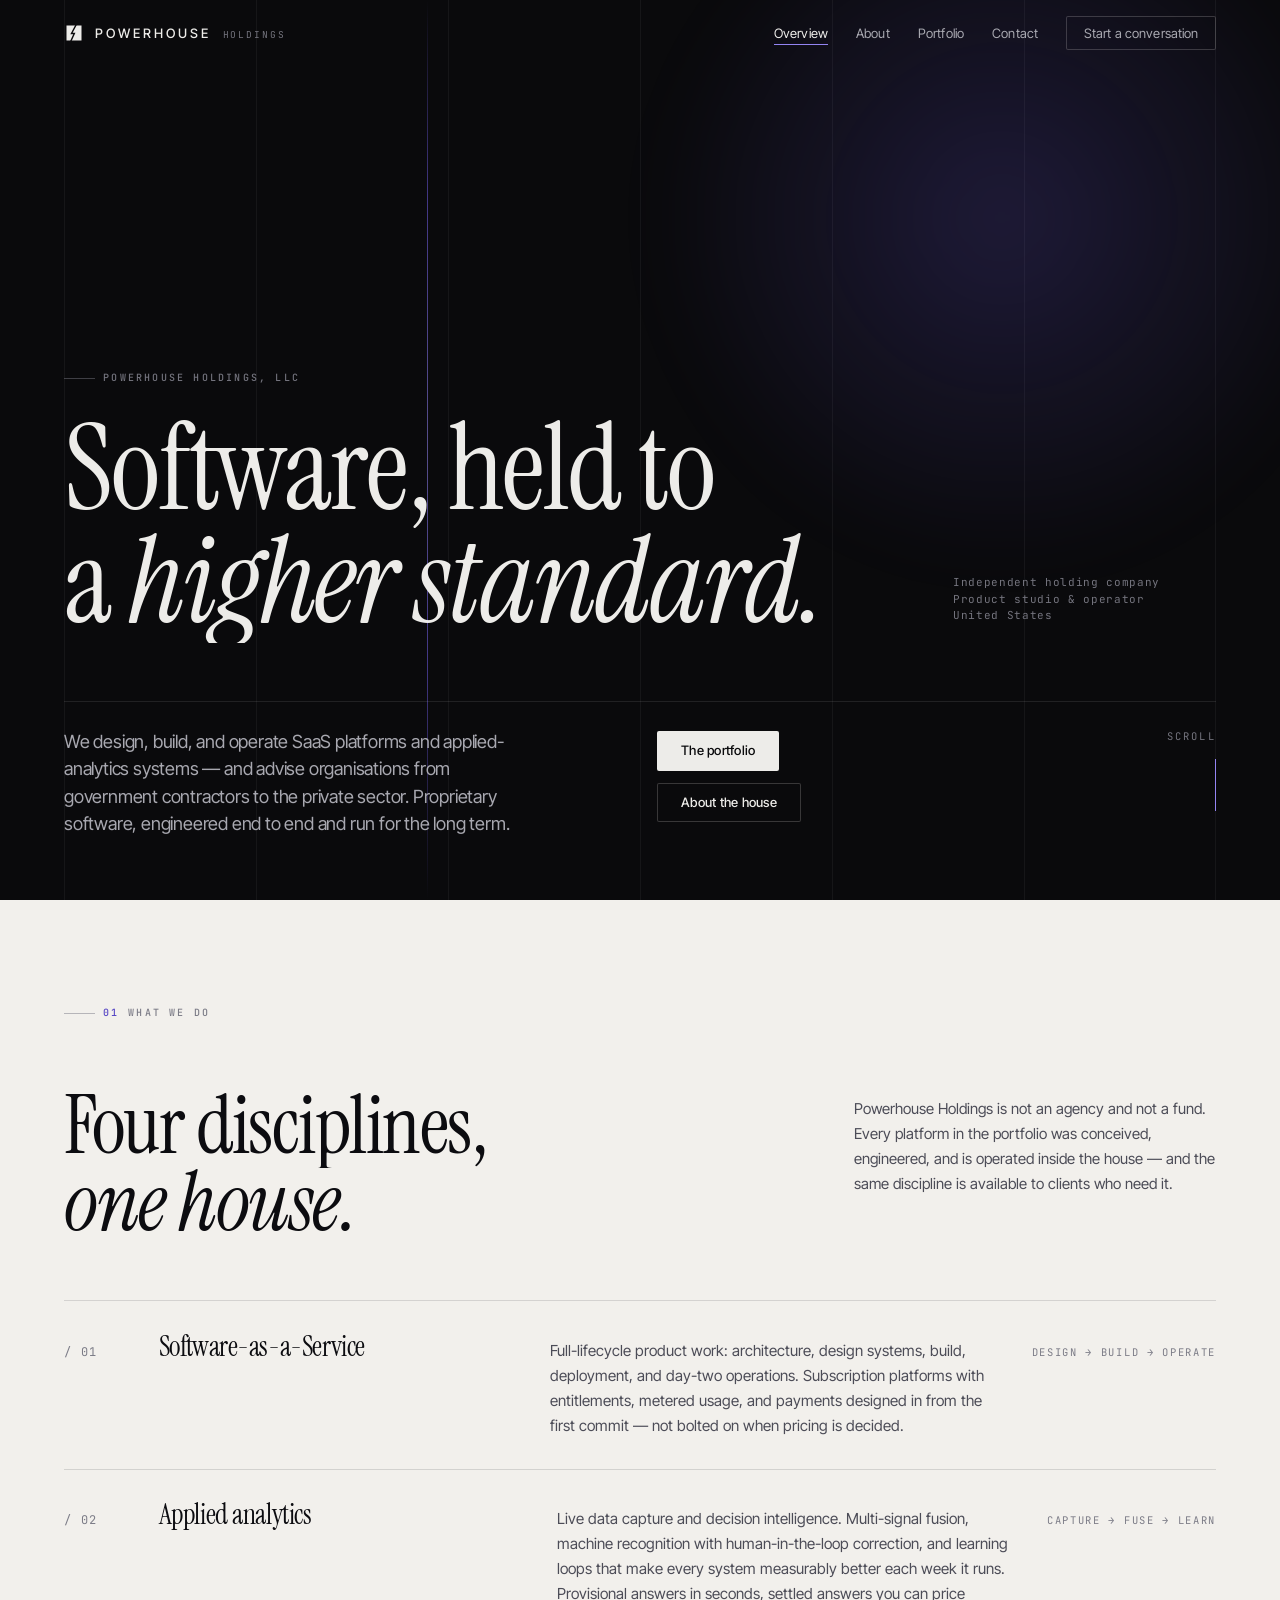
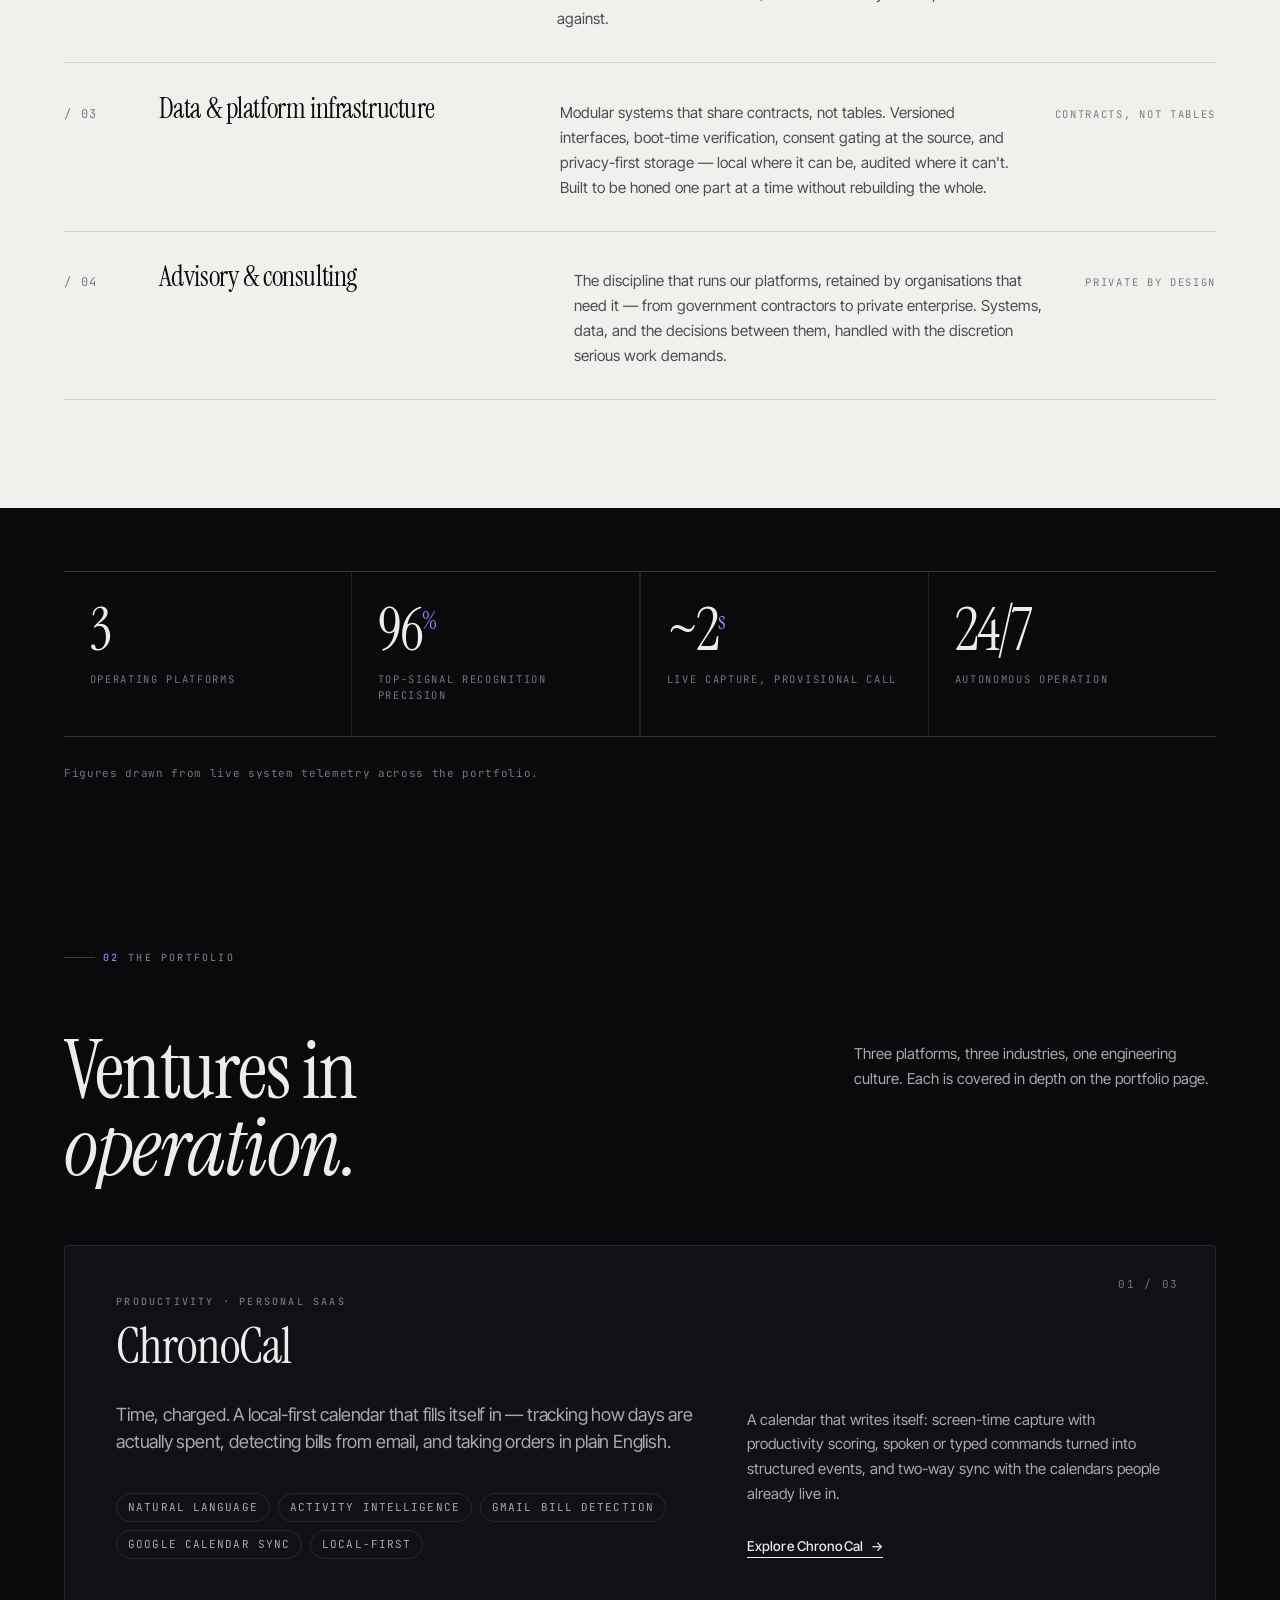
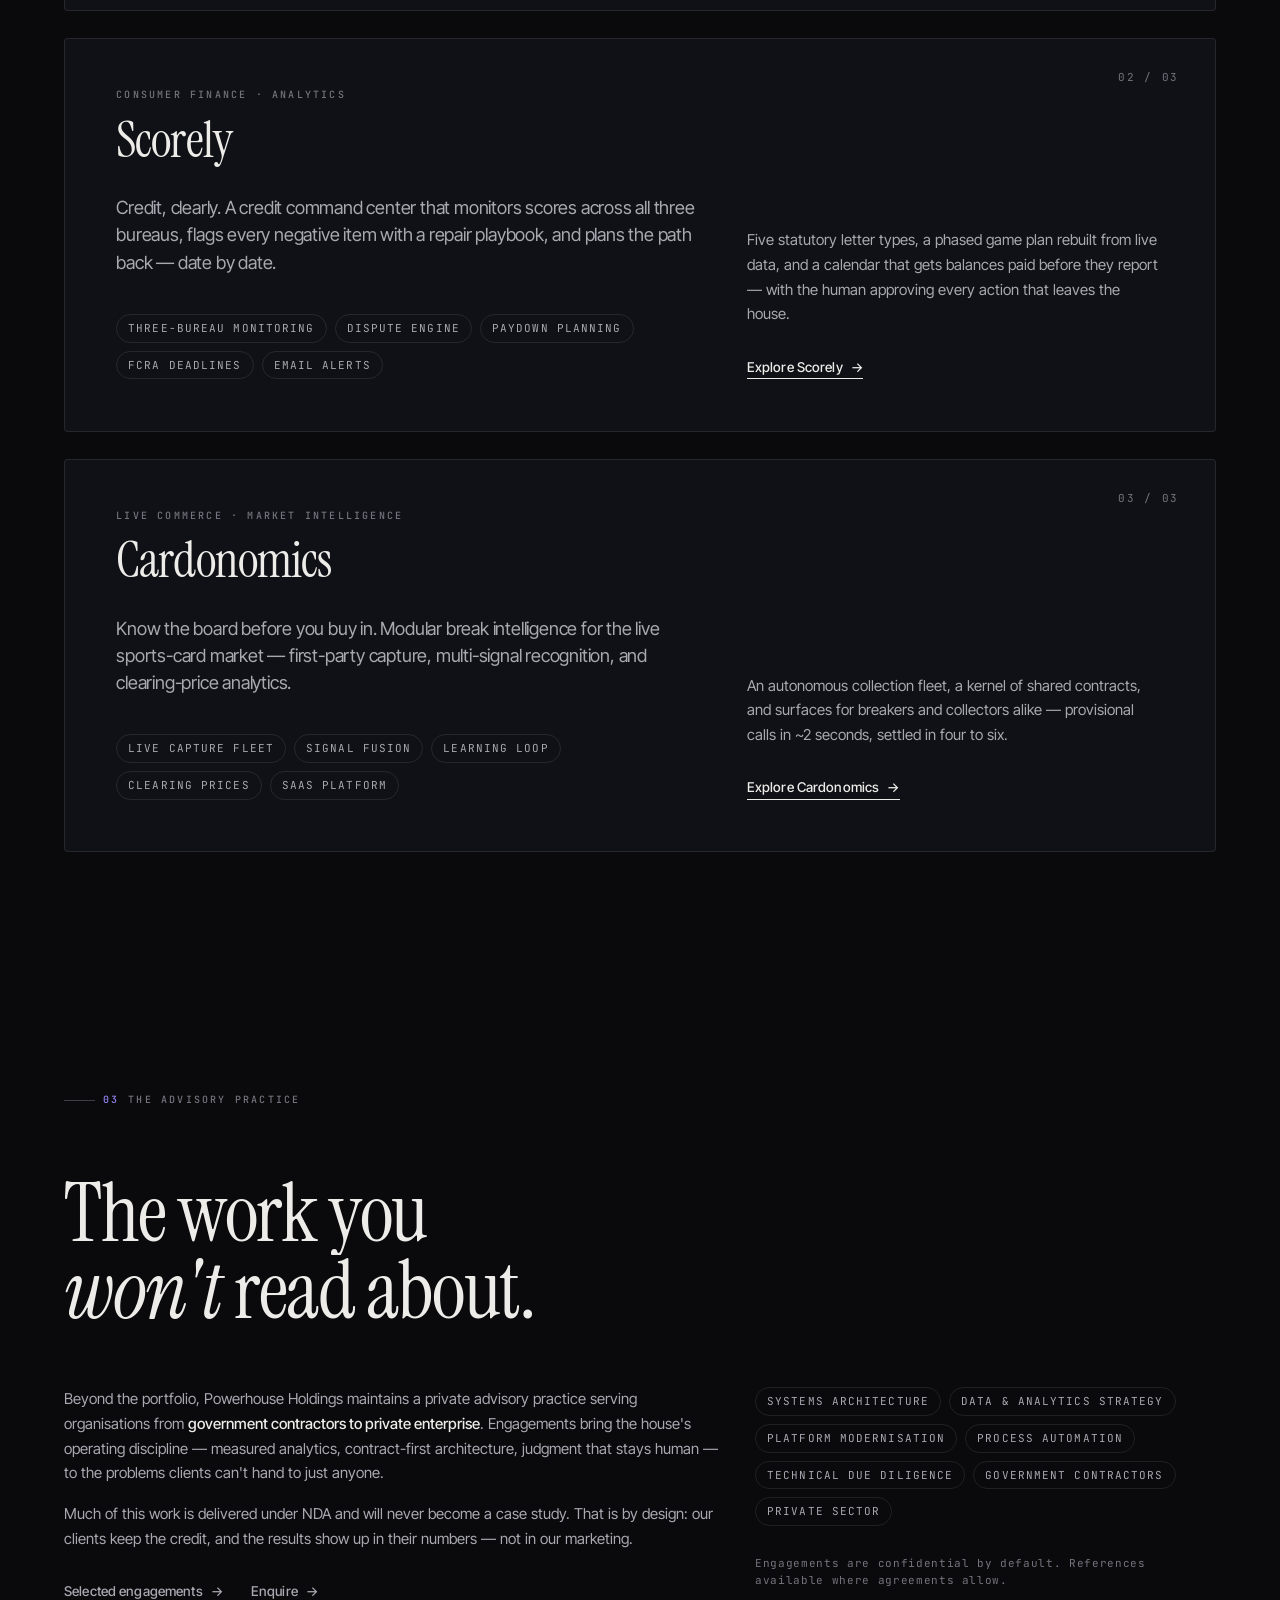
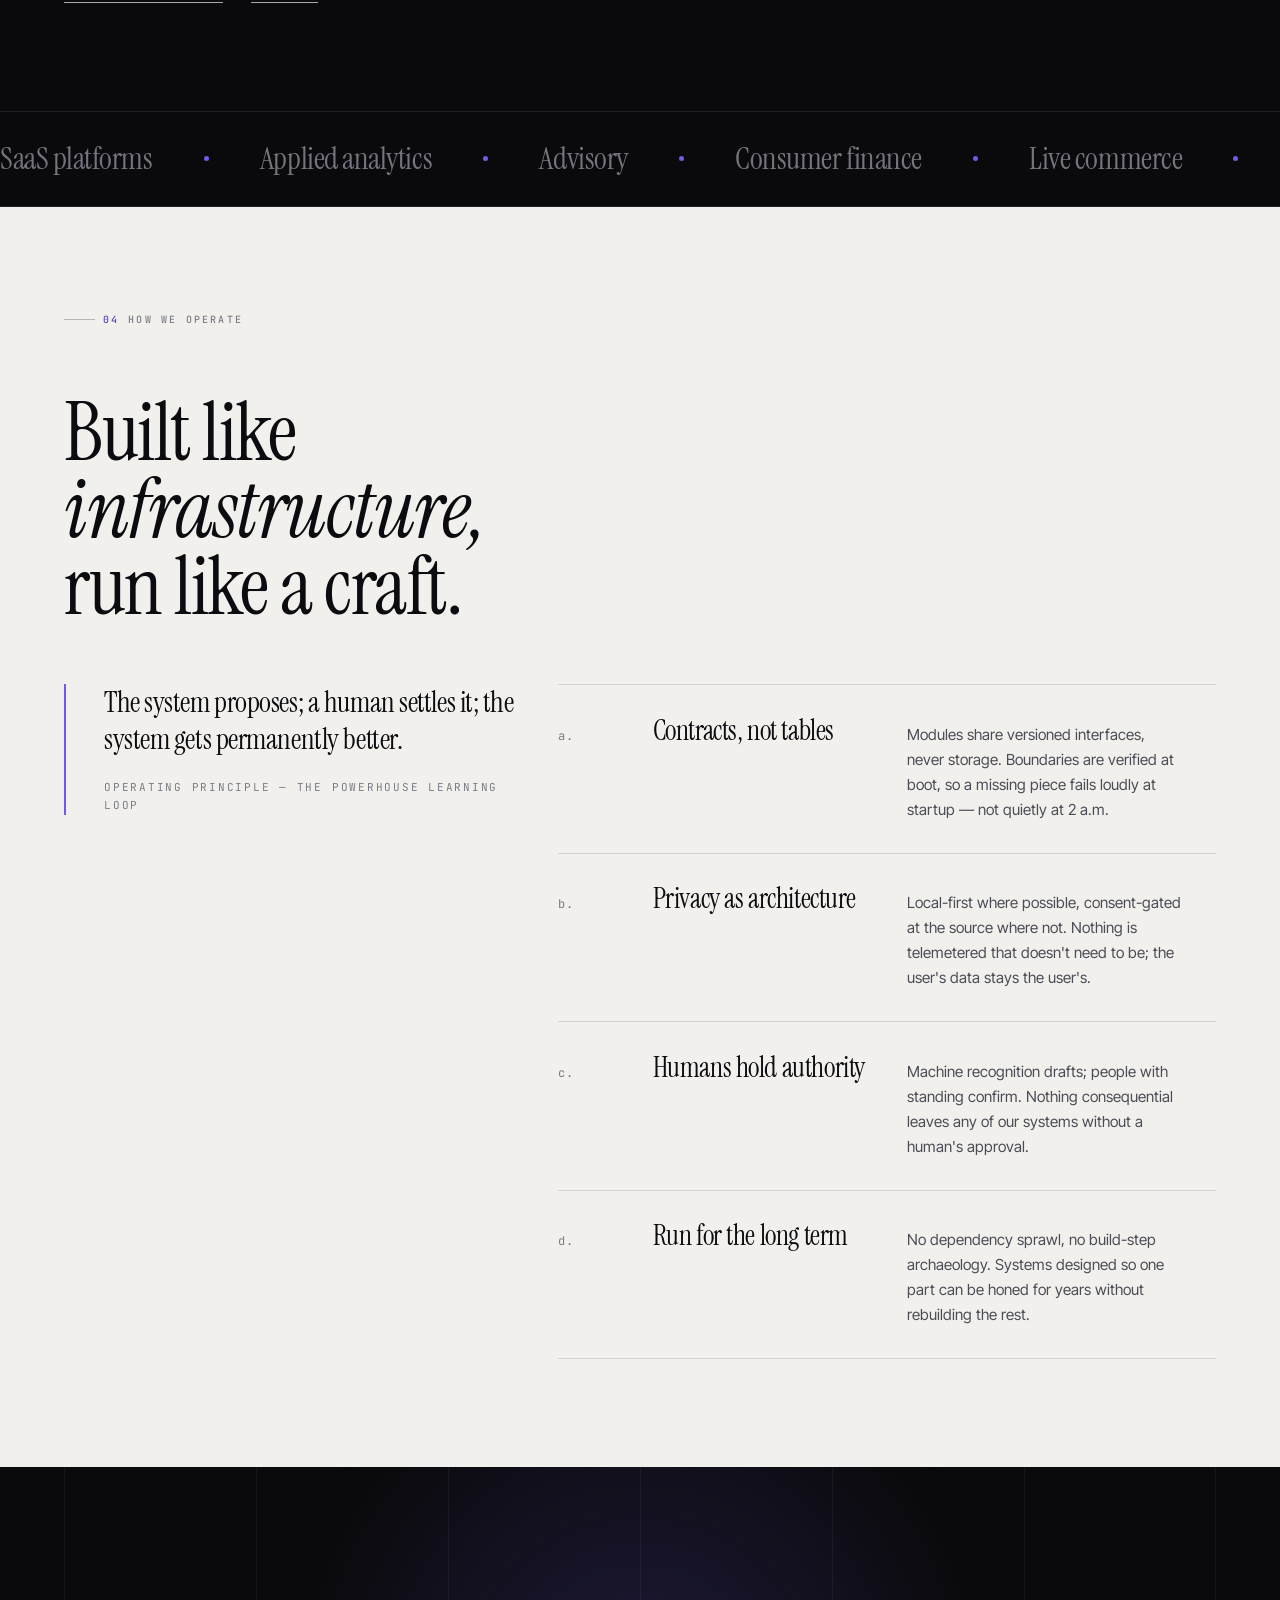
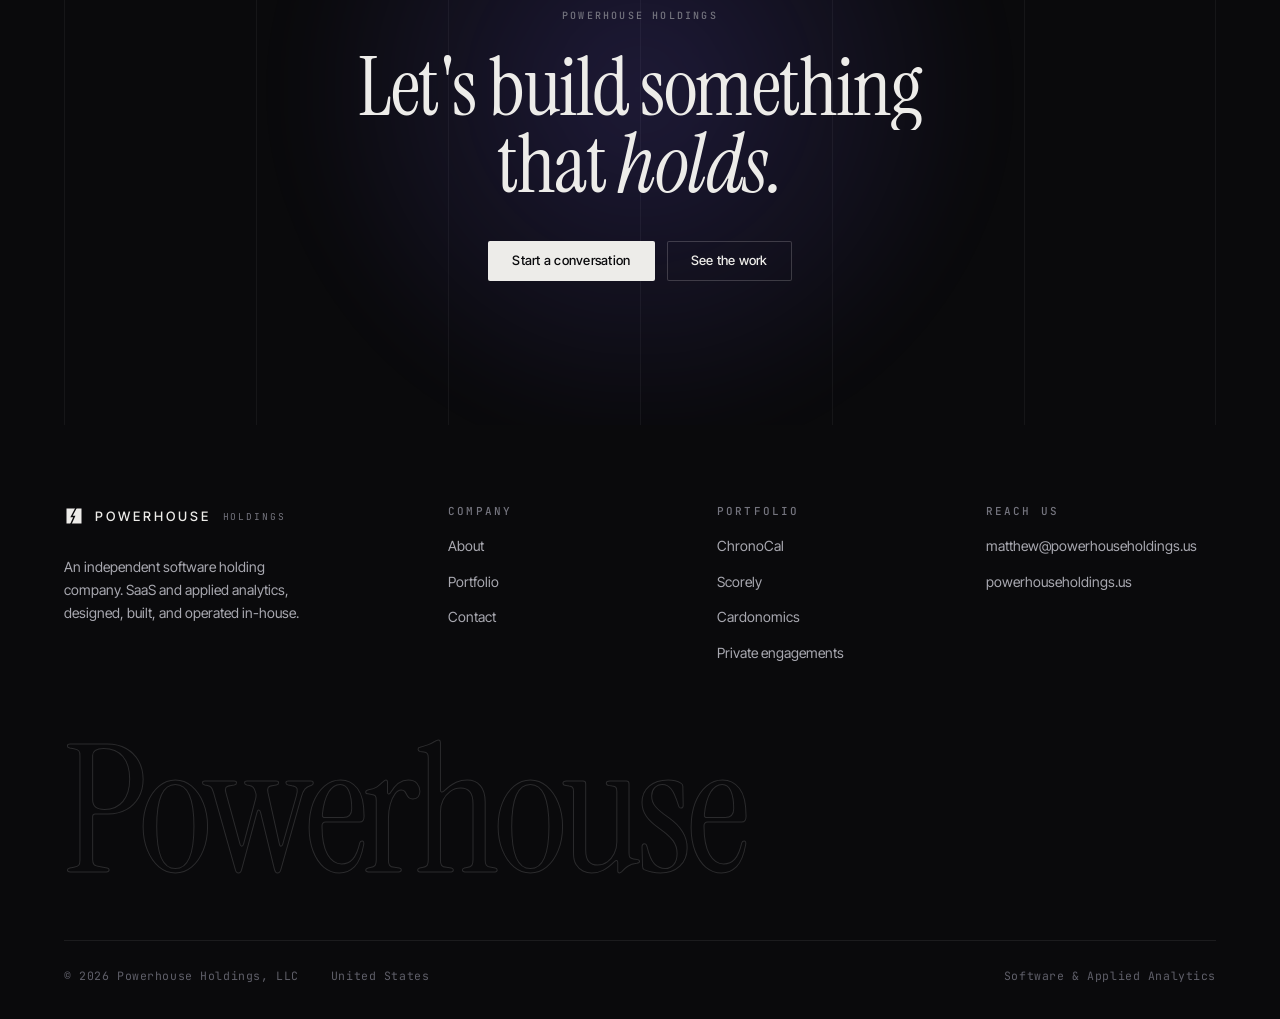
==== commit 343ed8d4: "Selected engagements: logistics, agriculture, public procurement Three NDA-protected advisory engage" ====
--- a/index.html
+++ b/index.html
@@ -266,7 +266,10 @@
           human — to the problems clients can't hand to just anyone.</p>
           <p>Much of this work is delivered under NDA and will never become a case study. That is by design: our
           clients keep the credit, and the results show up in their numbers — not in our marketing.</p>
-          <a class="link mt-2" href="contact.html">Enquire about an engagement <span class="arw">→</span></a>
+          <div class="row mt-2" style="gap:28px">
+            <a class="link" href="projects.html#engagements">Selected engagements <span class="arw">→</span></a>
+            <a class="link" href="contact.html">Enquire <span class="arw">→</span></a>
+          </div>
         </div>
         <div class="col-5" data-reveal style="--rv-d:150ms">
           <ul class="pills">
@@ -388,6 +391,7 @@
           <li><a href="projects.html#chronocal">ChronoCal</a></li>
           <li><a href="projects.html#scorely">Scorely</a></li>
           <li><a href="projects.html#cardonomics">Cardonomics</a></li>
+          <li><a href="projects.html#engagements">Private engagements</a></li>
         </ul>
       </div>
       <div>
--- a/assets/css/pages.css
+++ b/assets/css/pages.css
@@ -209,6 +209,7 @@
 /* capability list inside a project */
 .caps-list{ display:grid; grid-template-columns:repeat(2,1fr); gap:1px; background:var(--rule); margin-top:1.8rem; border:1px solid var(--rule); }
 .caps-list > li{ background:var(--bg); padding:clamp(20px,2.4vw,30px); }
+.caps-list > li:last-child:nth-child(odd){ grid-column:1 / -1; } /* an odd count never leaves an empty cell */
 .caps-list h5{ margin:0 0 .55em; font:500 14px/1.3 var(--ui); letter-spacing:-.005em; color:var(--fg); }
 .caps-list p{ font-size:.9rem; color:var(--fg-2); line-height:1.55; }
 .caps-list .n{ font:400 10px/1 var(--mono); color:var(--accent); letter-spacing:.14em; display:block; margin-bottom:1.1em; }
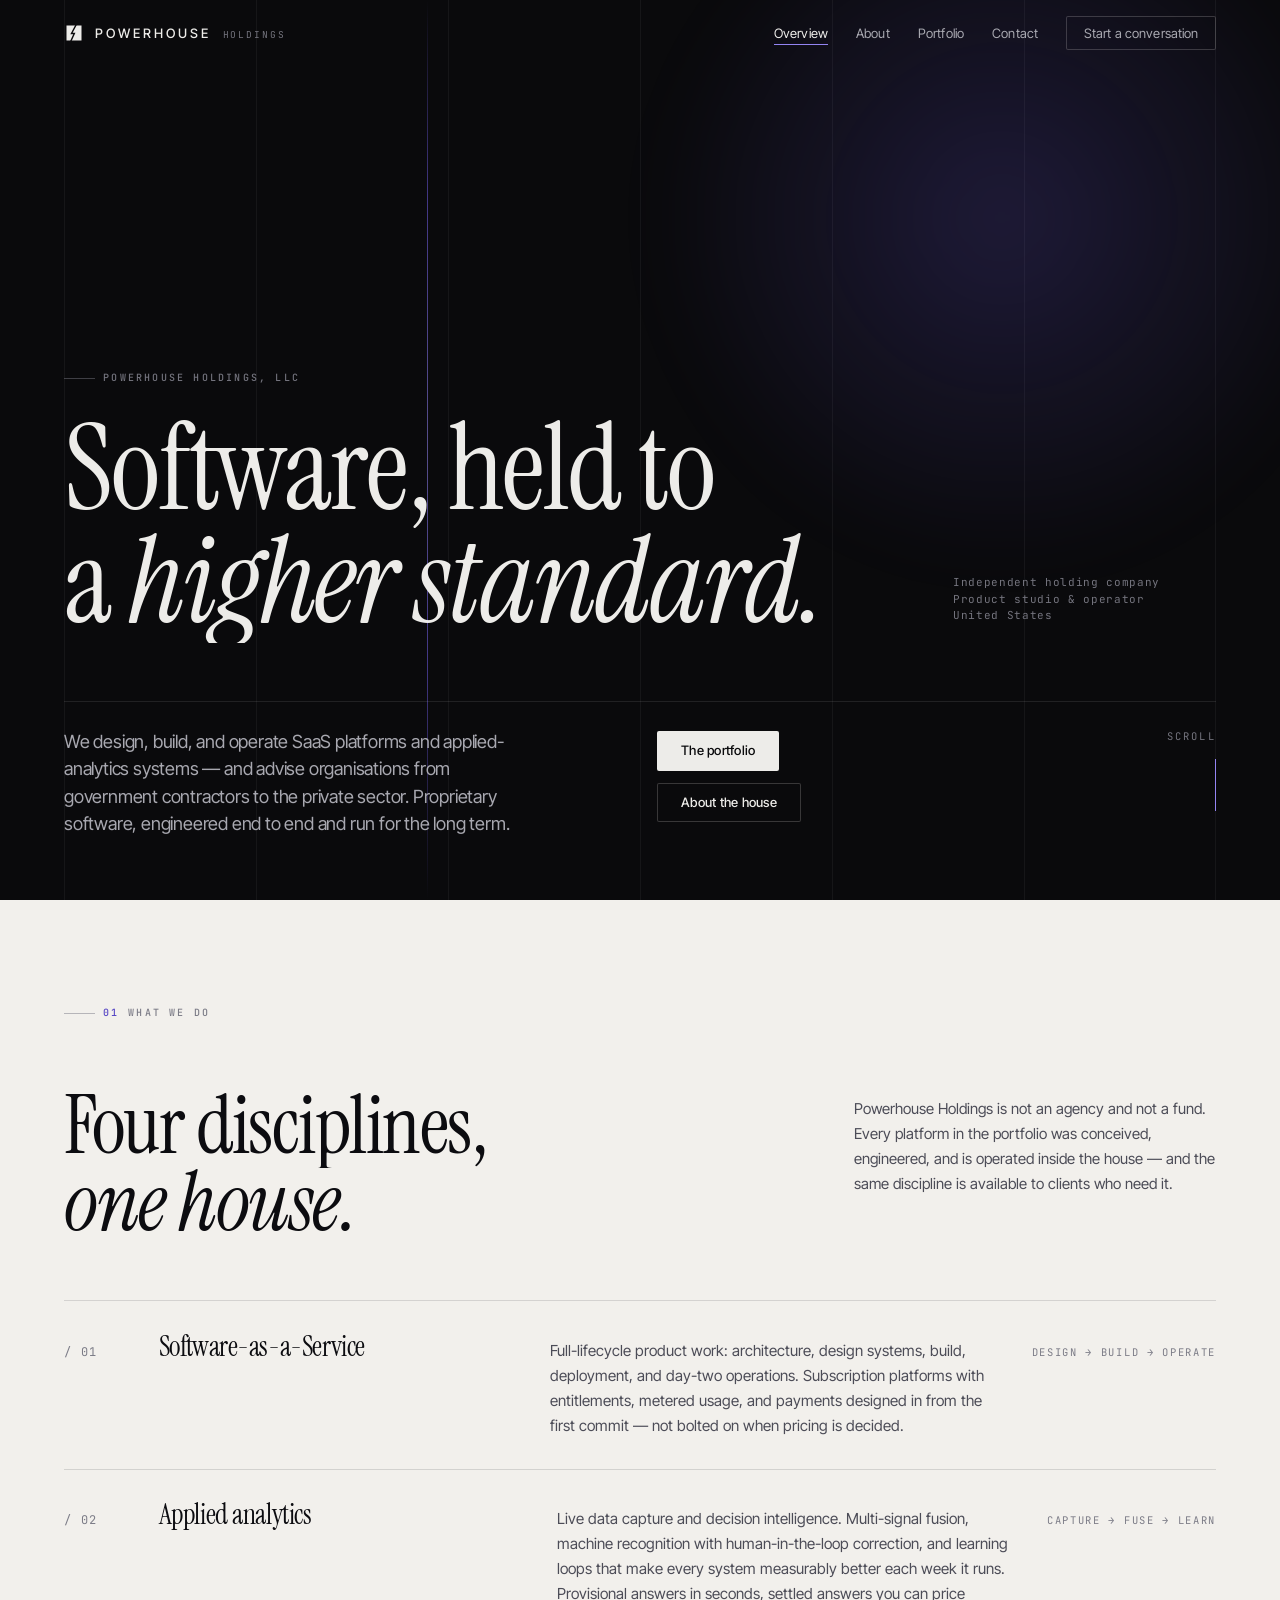
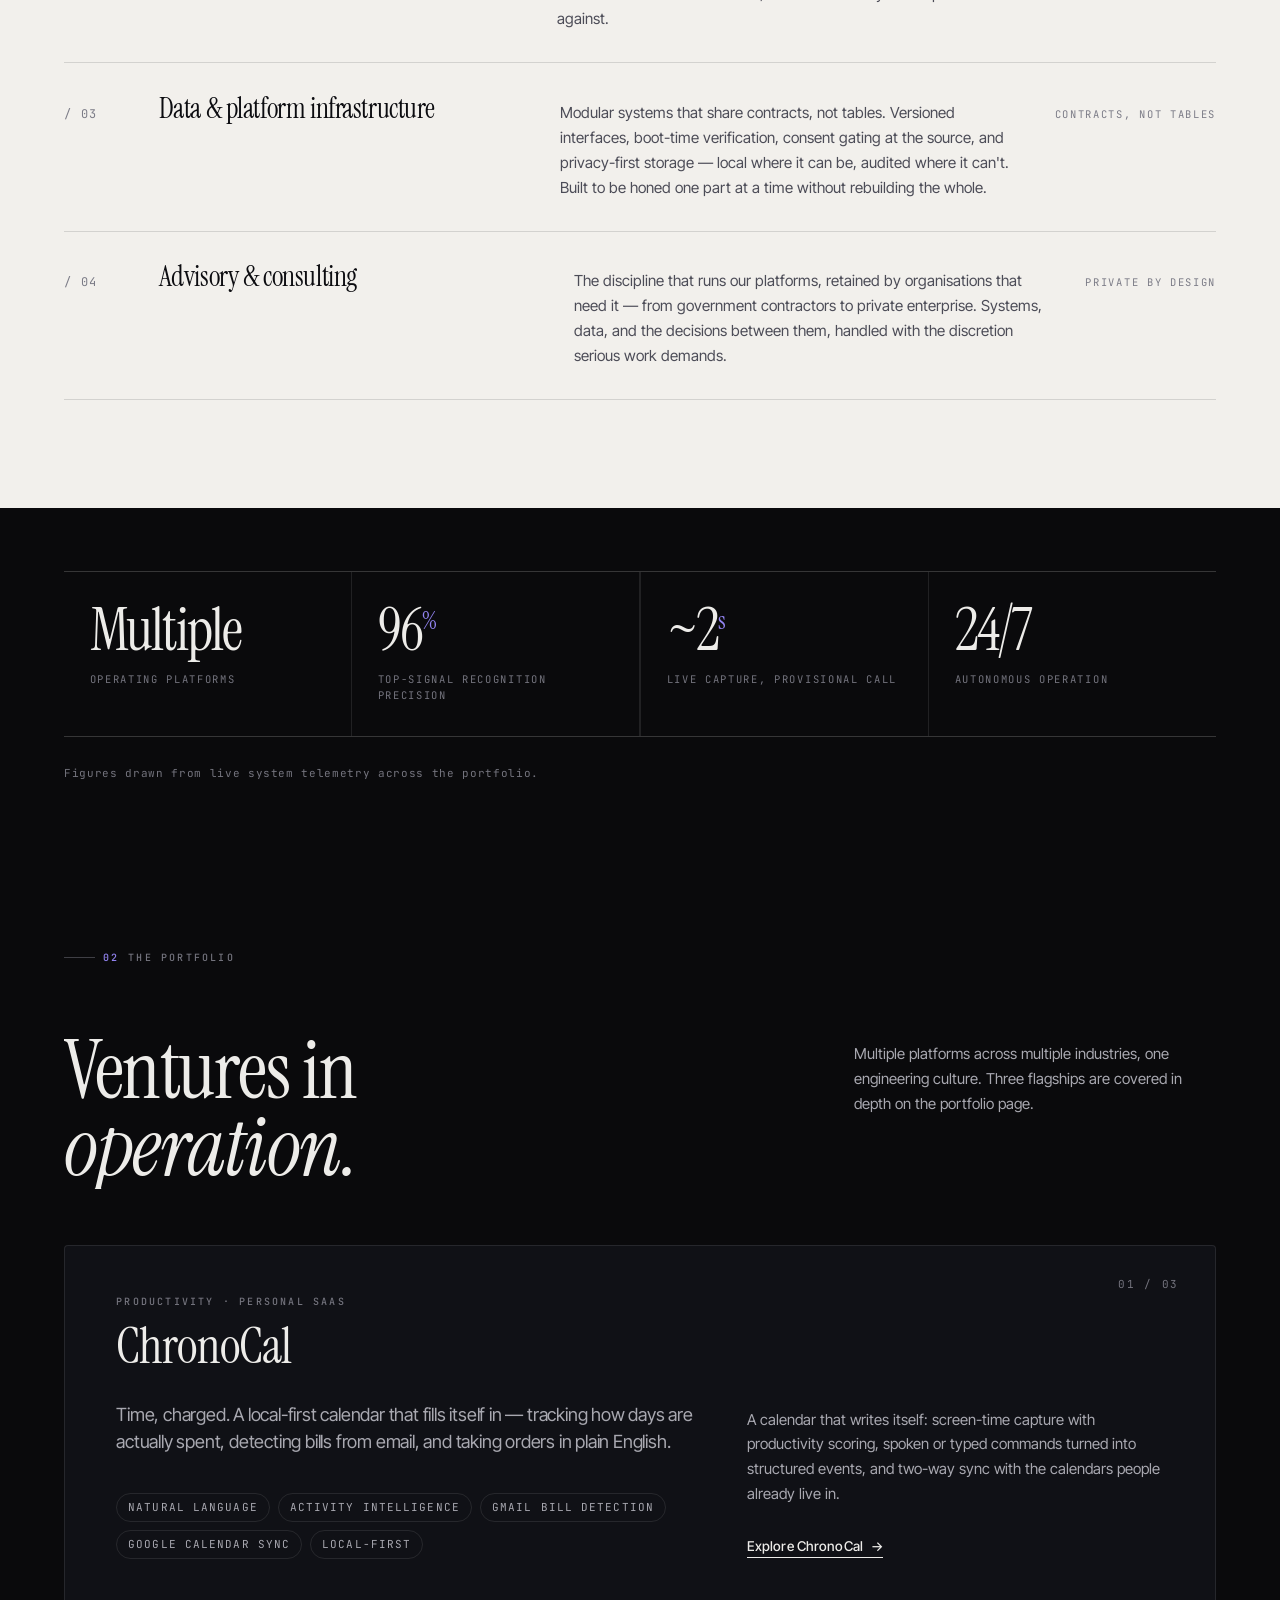
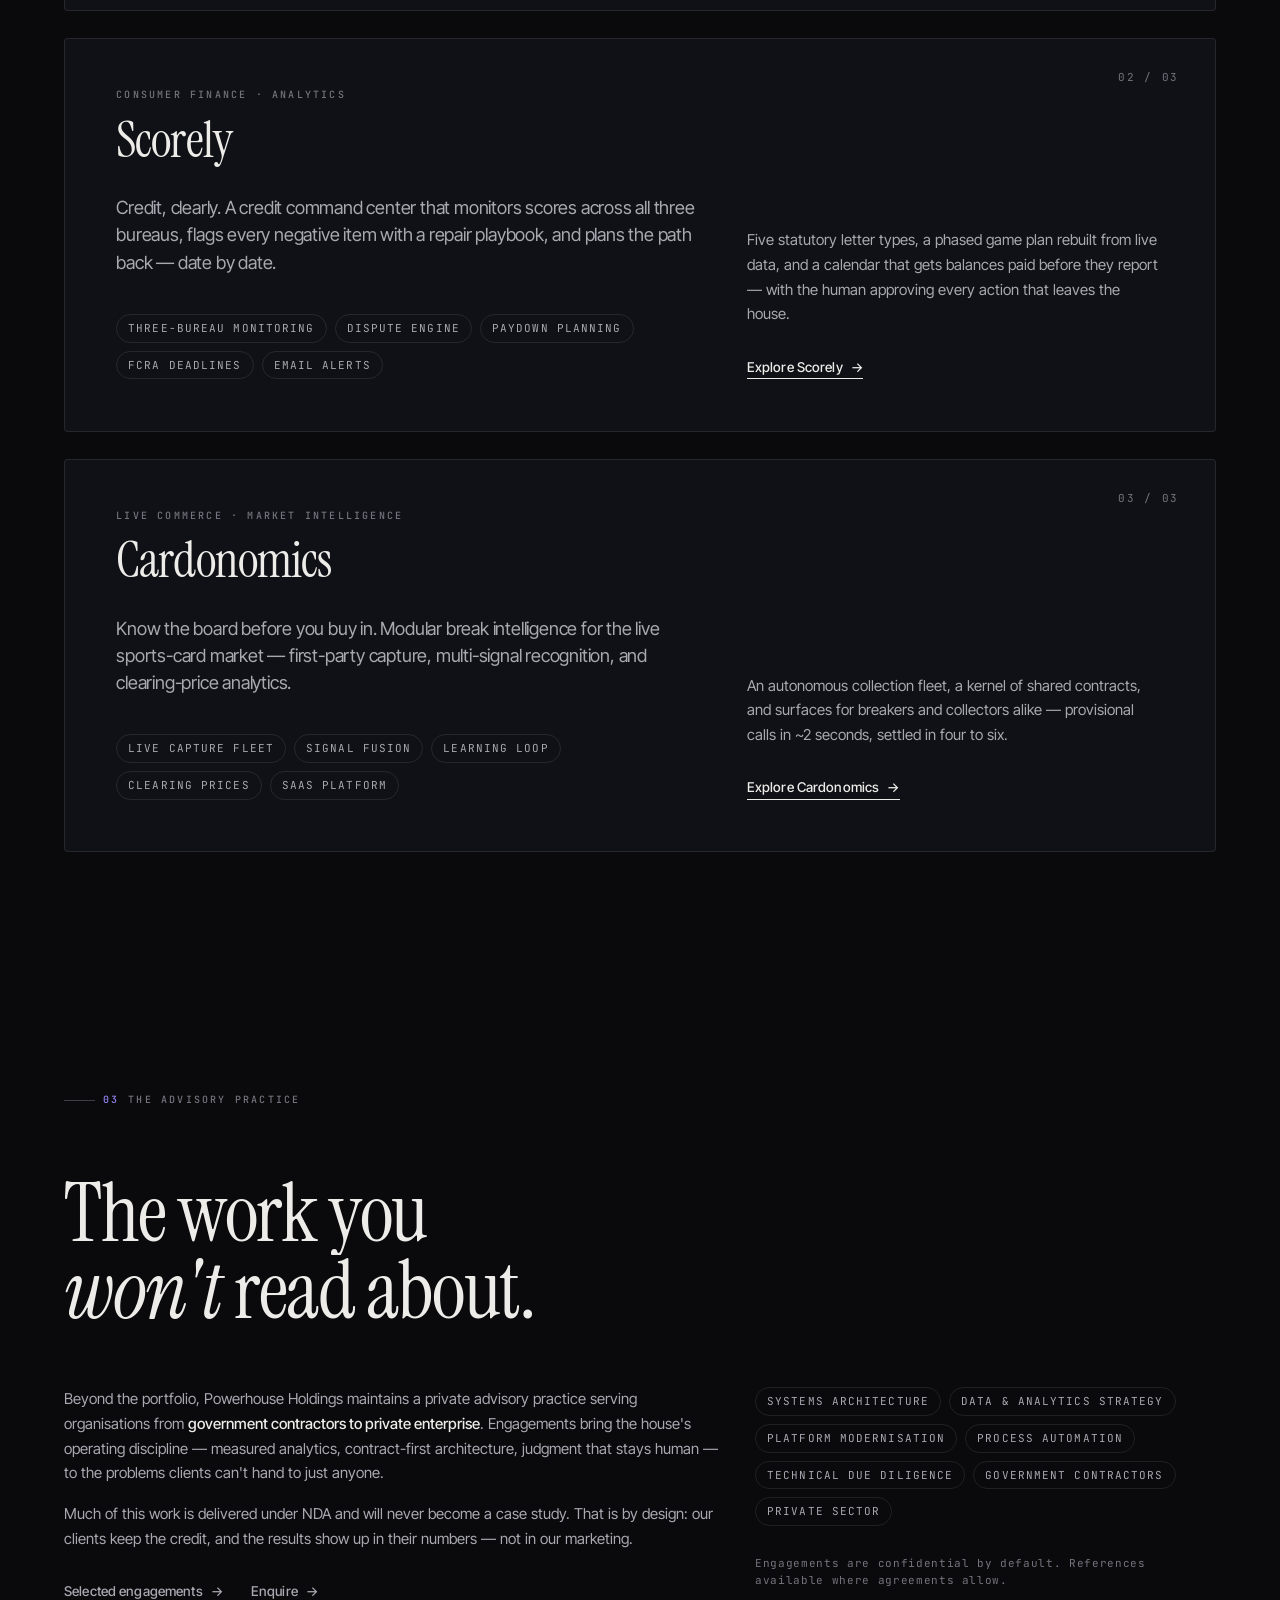
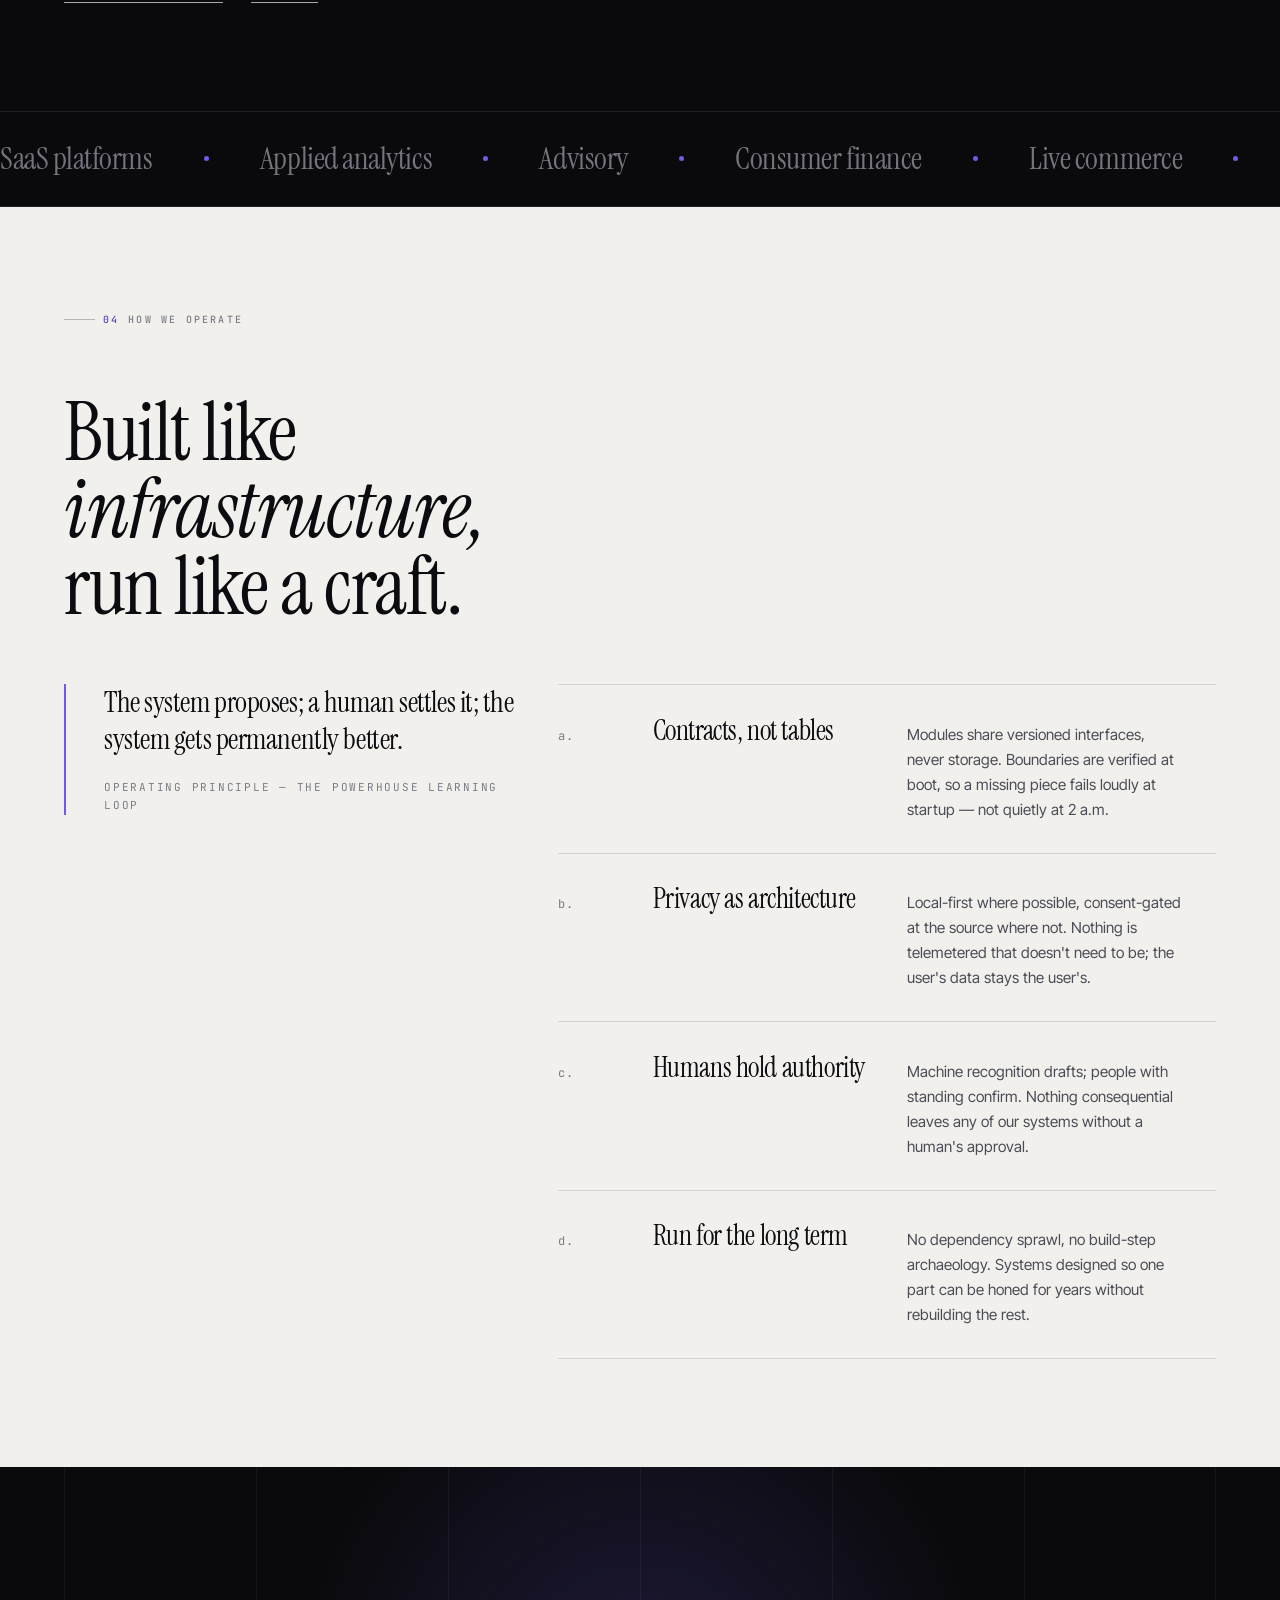
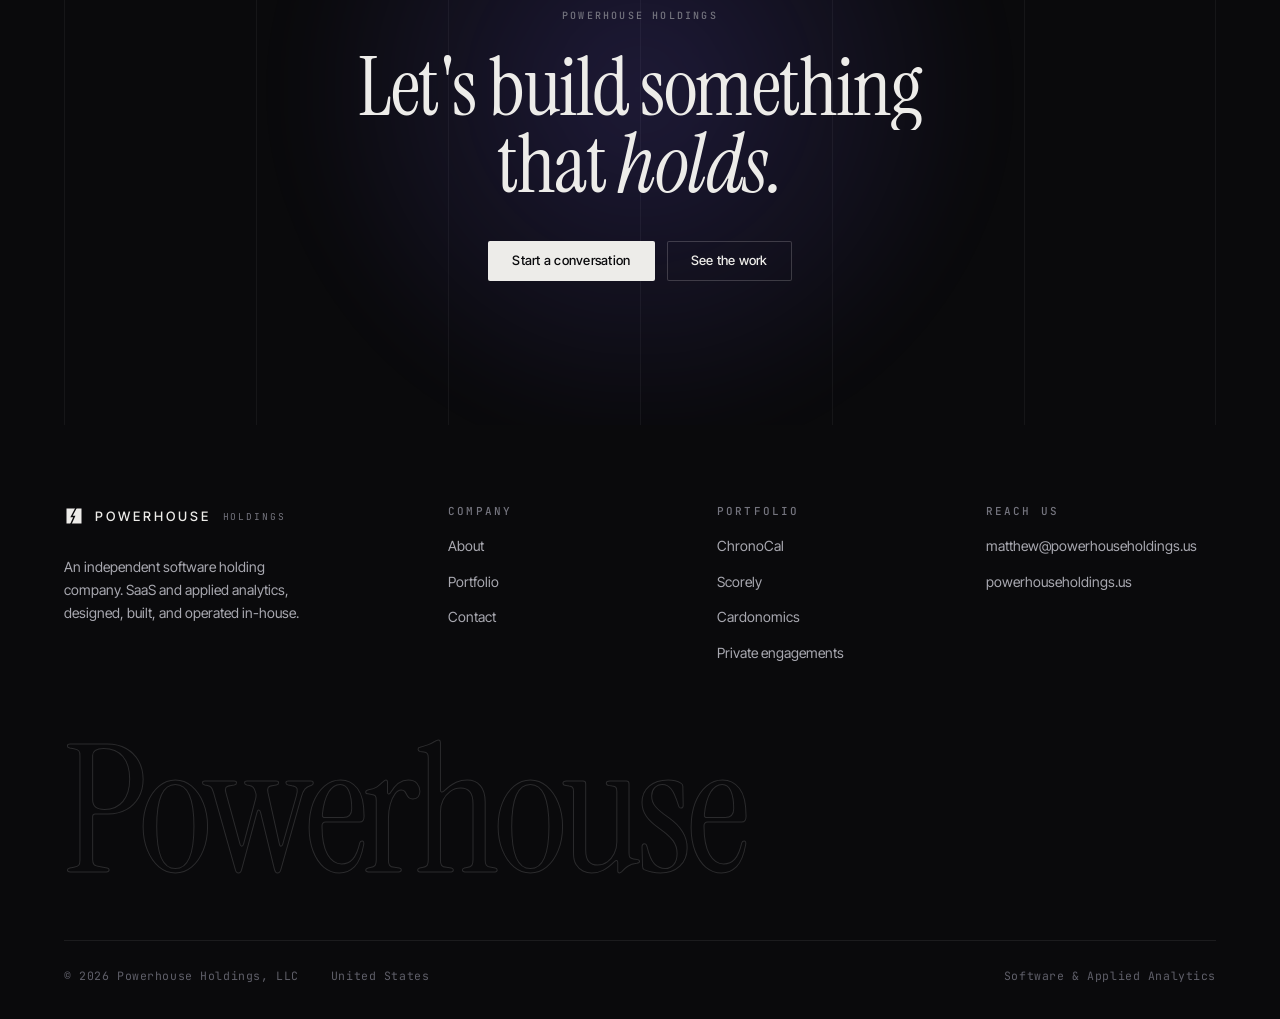
==== commit bcb873e4: "Platform counts read as multiple, not a fixed number Co-Authored-By: Claude Fable 5 <noreply@anthrop" ====
--- a/index.html
+++ b/index.html
@@ -151,7 +151,7 @@
     <div class="shell">
       <div class="figures" data-stagger="90">
         <div data-reveal>
-          <p class="v"><span data-count="3">0</span></p>
+          <p class="v">Multiple</p>
           <p class="k">Operating platforms</p>
         </div>
         <div data-reveal>
@@ -180,8 +180,8 @@
           <h2 class="display d2" data-split>Ventures in <em>operation.</em></h2>
         </div>
         <div class="note body" data-reveal>
-          <p>Three platforms, three industries, one engineering culture. Each is covered in depth on the
-          portfolio page.</p>
+          <p>Multiple platforms across multiple industries, one engineering culture. Three flagships are
+          covered in depth on the portfolio page.</p>
         </div>
       </div>
 
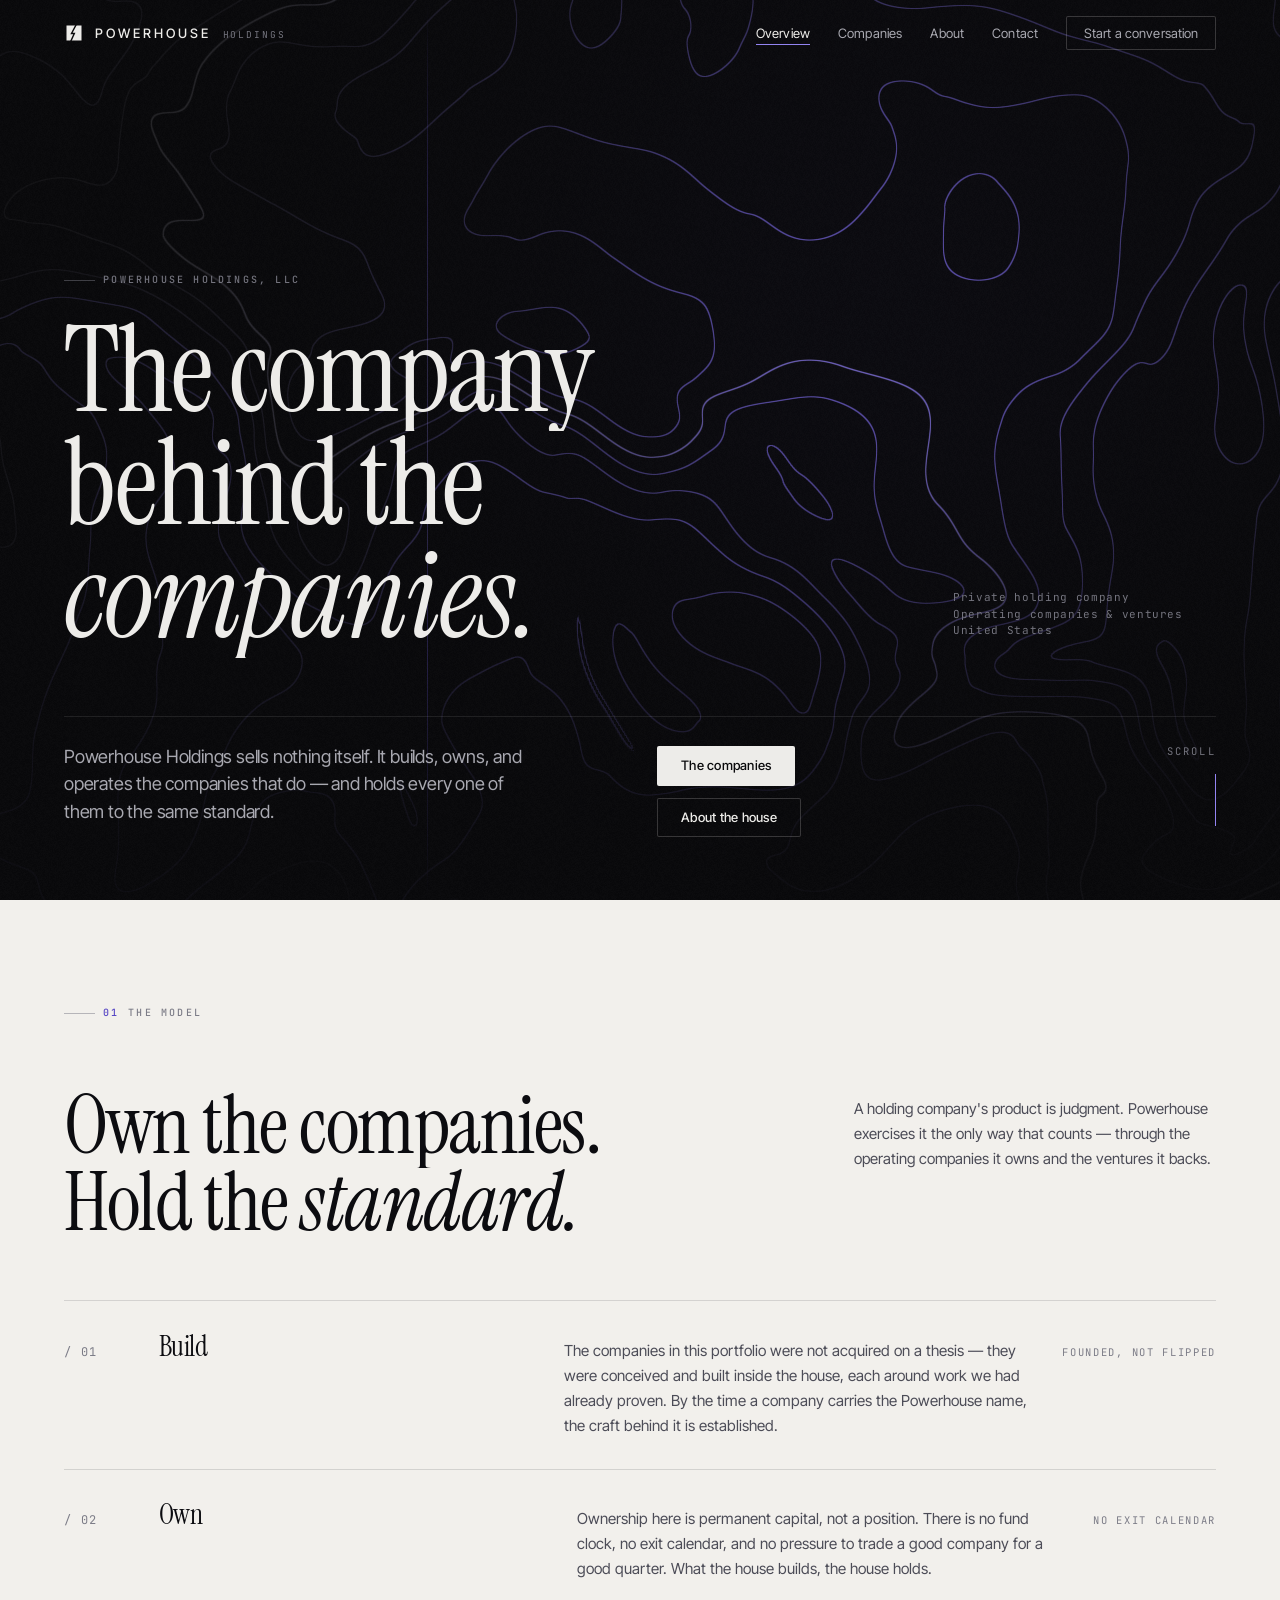
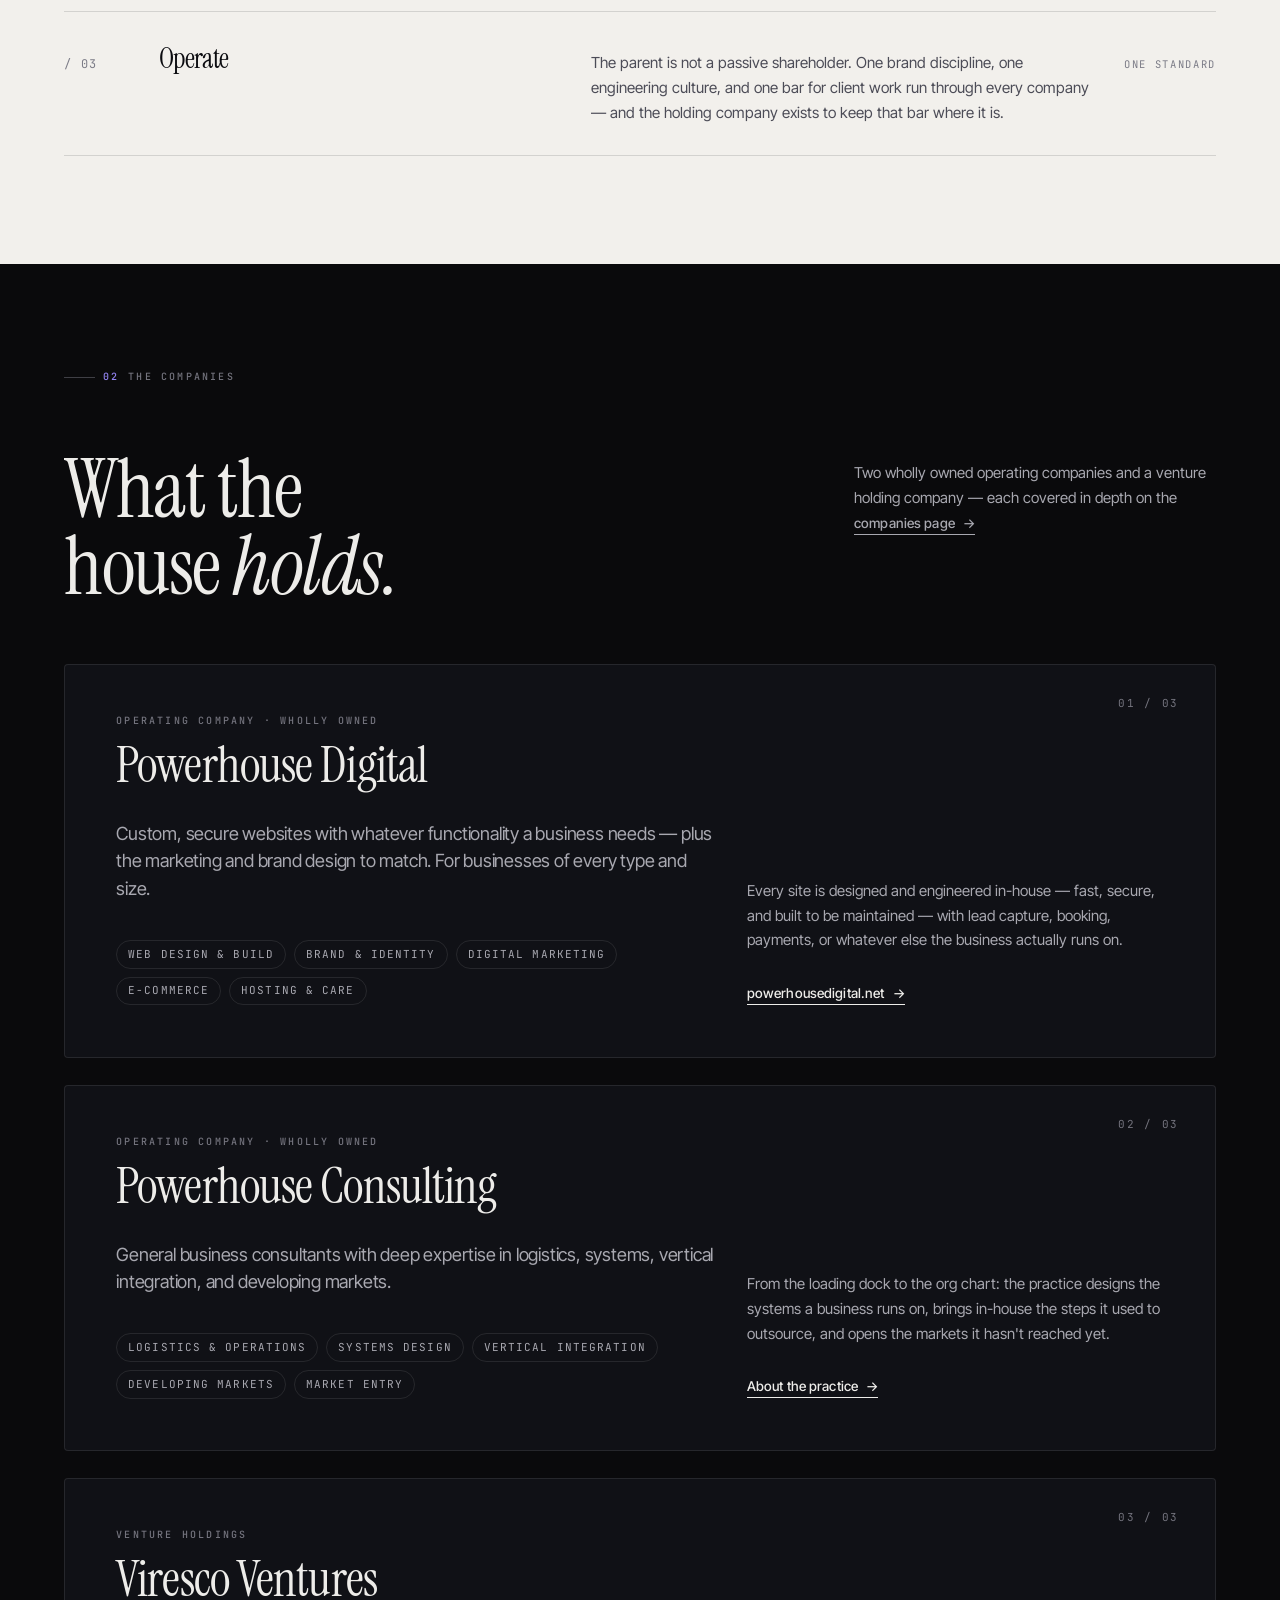
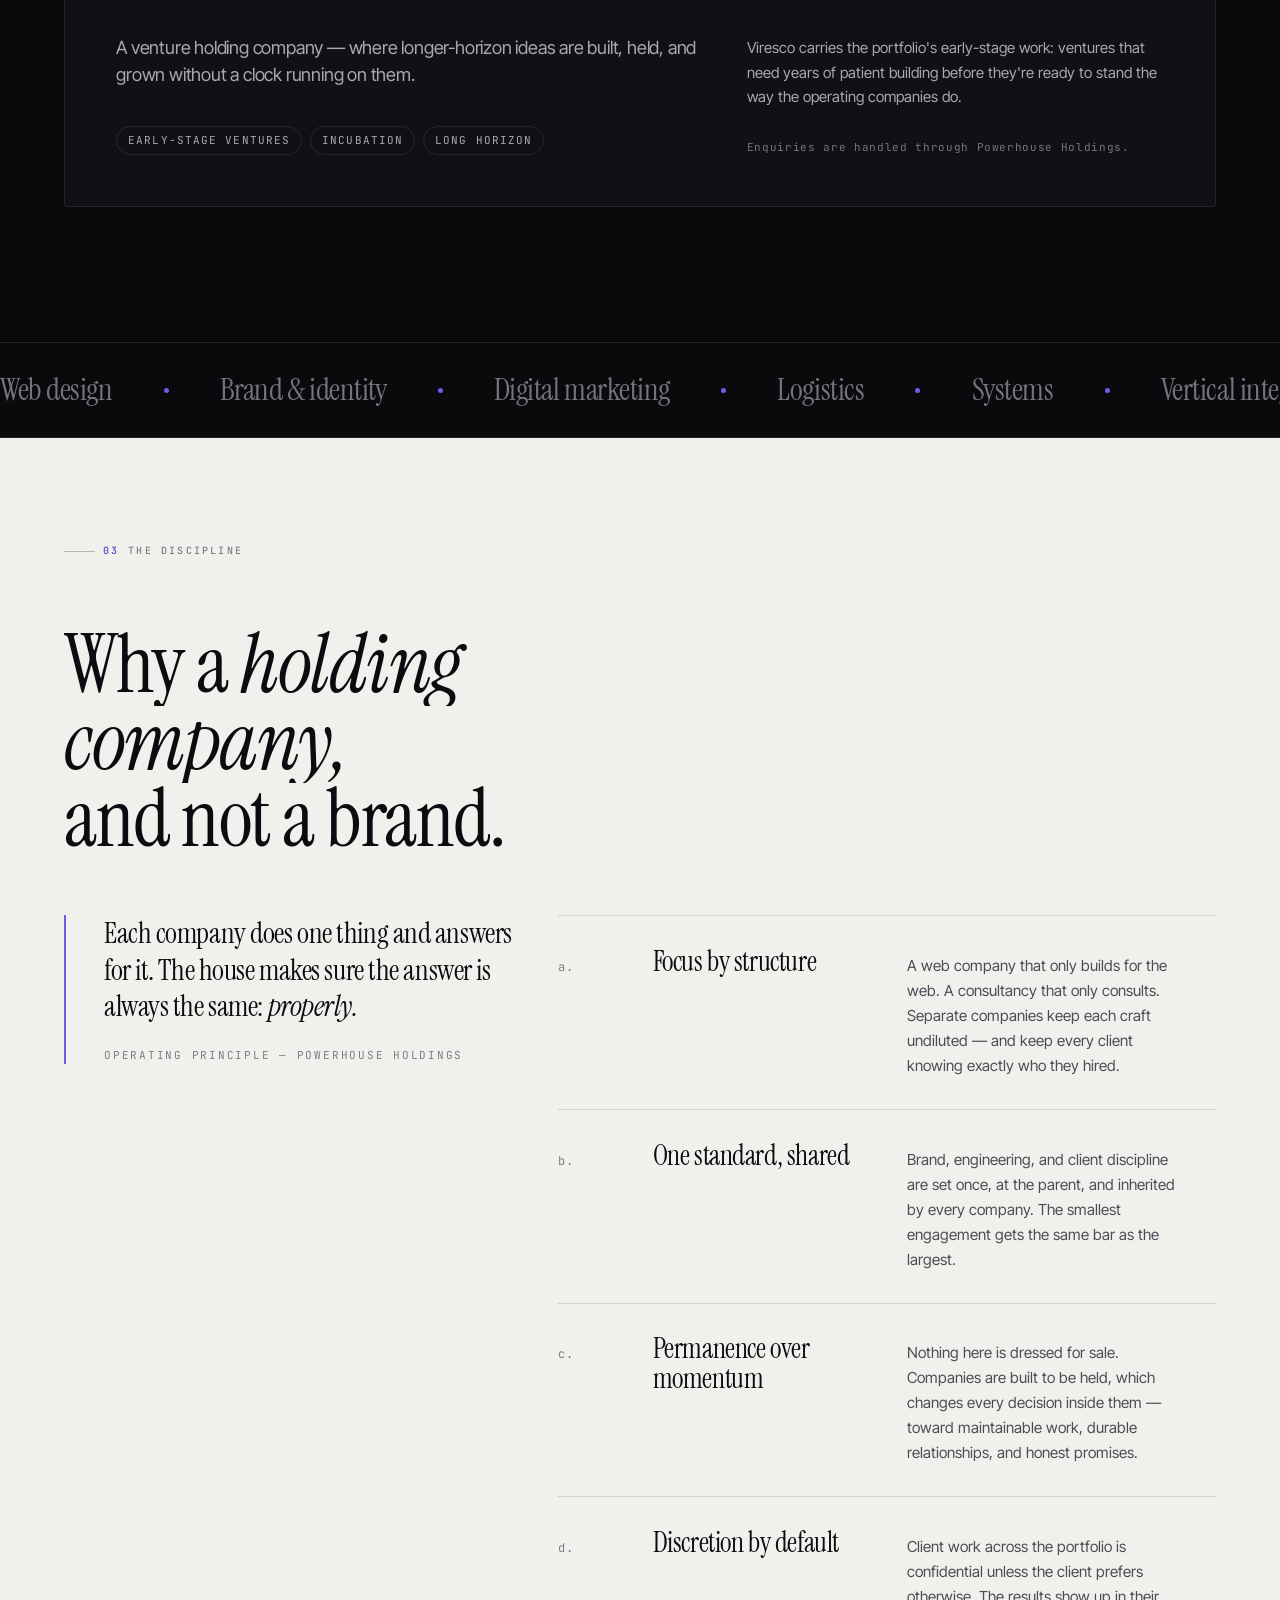
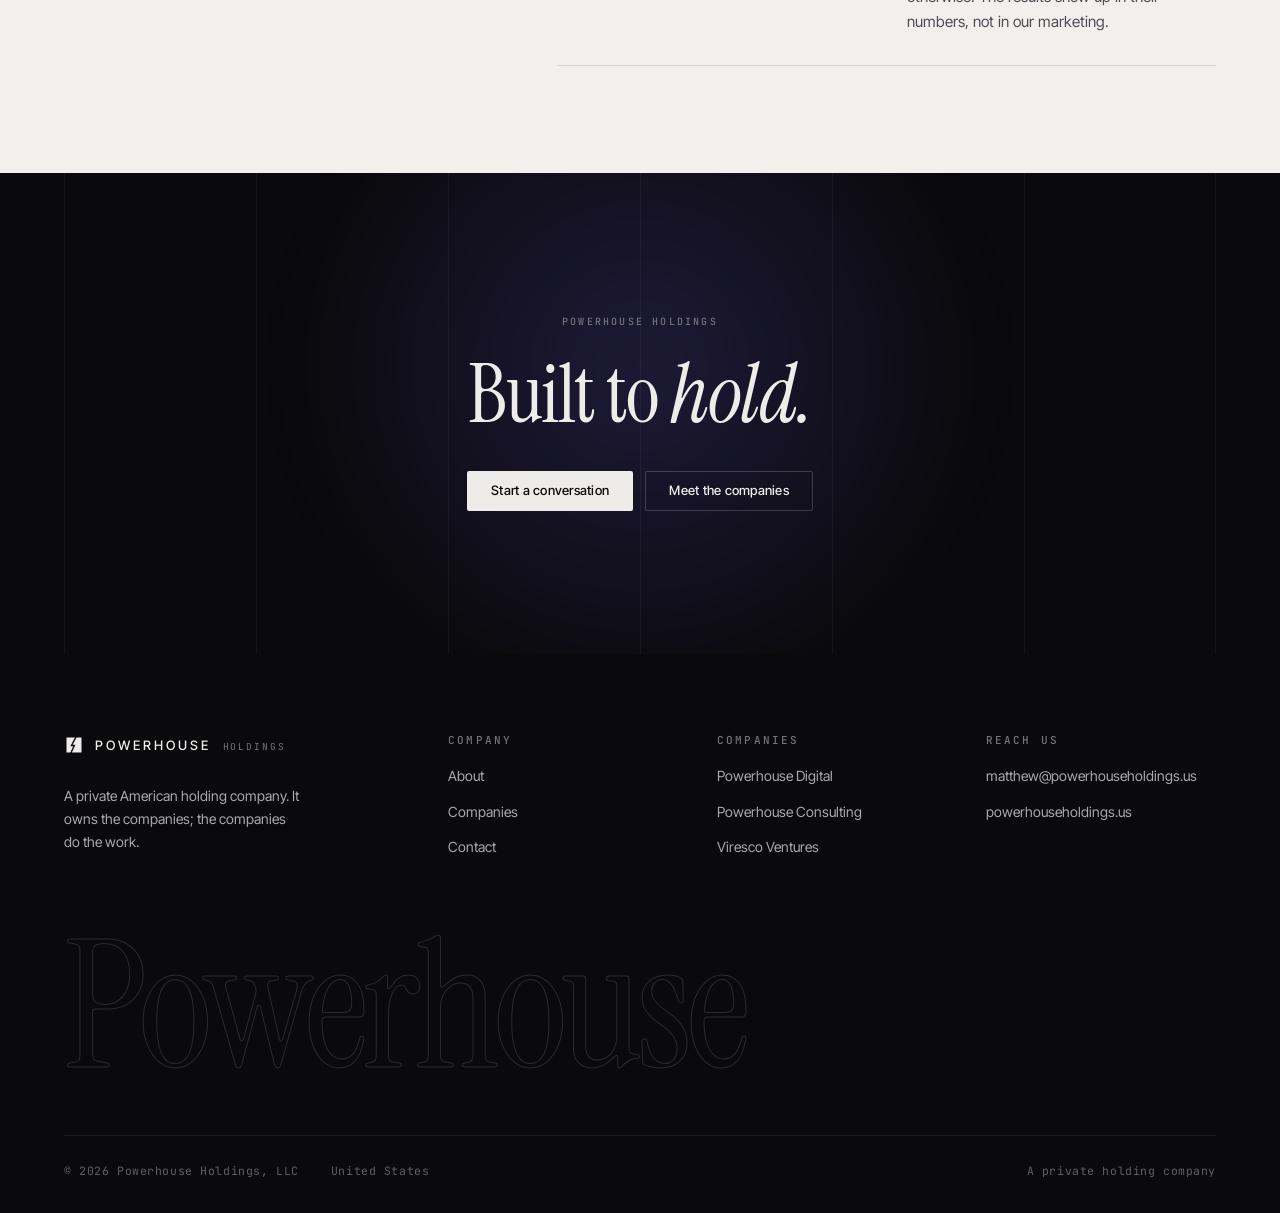
==== commit 9c928a22: "Revamp: Powerhouse Holdings as a holding company The site now says what the company is — a private h" ====
--- a/index.html
+++ b/index.html
@@ -3,17 +3,60 @@
 <head>
   <meta charset="utf-8">
   <meta name="viewport" content="width=device-width, initial-scale=1">
-  <title>Powerhouse Holdings — Software &amp; Applied Analytics</title>
-  <meta name="description" content="Powerhouse Holdings designs, builds, and operates SaaS platforms and applied-analytics systems across consumer finance, productivity, and live commerce.">
+  <title>Powerhouse Holdings — A Private Holding Company</title>
+  <meta name="description" content="Powerhouse Holdings is a private American holding company. It owns and operates Powerhouse Digital, a web design and digital marketing company, and Powerhouse Consulting, a general business consultancy — alongside venture holdings.">
   <link rel="icon" type="image/svg+xml" href="assets/brand/favicon.svg">
   <link rel="canonical" href="https://powerhouseholdings.us/">
-  <meta property="og:title" content="Powerhouse Holdings">
-  <meta property="og:description" content="Software, held to a higher standard. SaaS and applied analytics, designed, built, and operated in-house.">
+  <meta property="og:title" content="Powerhouse Holdings — A Private Holding Company">
+  <meta property="og:description" content="The company behind the companies. Powerhouse Holdings owns and operates Powerhouse Digital and Powerhouse Consulting, alongside venture holdings.">
   <meta property="og:type" content="website">
+  <meta property="og:url" content="https://powerhouseholdings.us/">
+  <meta property="og:image" content="https://powerhouseholdings.us/assets/brand/og-image.png">
+  <meta property="og:site_name" content="Powerhouse Holdings">
+  <meta name="twitter:card" content="summary_large_image">
+  <meta name="twitter:site" content="@PowerhouseUS">
+  <meta name="twitter:title" content="Powerhouse Holdings — A Private Holding Company">
+  <meta name="twitter:description" content="The company behind the companies.">
+  <meta name="twitter:image" content="https://powerhouseholdings.us/assets/brand/og-image.png">
   <link rel="preconnect" href="https://fonts.googleapis.com">
   <link rel="preconnect" href="https://fonts.gstatic.com" crossorigin>
   <link rel="stylesheet" href="assets/css/site.css">
   <link rel="stylesheet" href="assets/css/pages.css">
+  <script type="application/ld+json">
+  {
+    "@context": "https://schema.org",
+    "@type": "Organization",
+    "@id": "https://powerhouseholdings.us/#org",
+    "name": "Powerhouse Holdings",
+    "legalName": "Powerhouse Holdings, LLC",
+    "description": "A private American holding company that owns and operates Powerhouse Digital and Powerhouse Consulting, alongside venture holdings.",
+    "url": "https://powerhouseholdings.us/",
+    "logo": "https://powerhouseholdings.us/assets/brand/logo-512.png",
+    "image": "https://powerhouseholdings.us/assets/brand/og-image.png",
+    "email": "matthew@powerhouseholdings.us",
+    "foundingLocation": { "@type": "Country", "name": "United States" },
+    "sameAs": ["https://x.com/PowerhouseUS"],
+    "subOrganization": [
+      {
+        "@type": "Organization",
+        "name": "Powerhouse Digital",
+        "url": "https://powerhousedigital.net/",
+        "description": "Custom, secure websites with whatever functionality a business needs, plus marketing and brand design, for businesses of every type and size."
+      },
+      {
+        "@type": "Organization",
+        "name": "Powerhouse Consulting",
+        "url": "https://powerhouseholdings.us/companies.html#consulting",
+        "description": "General business consultants with expertise in logistics, systems, vertical integration, and developing markets."
+      },
+      {
+        "@type": "Organization",
+        "name": "Viresco Ventures",
+        "description": "A venture holding company for early-stage, longer-horizon ventures."
+      }
+    ]
+  }
+  </script>
 </head>
 <body>
 <a class="skip" href="#main">Skip to content</a>
@@ -38,8 +81,8 @@
     </a>
     <nav class="nav" aria-label="Primary">
       <a href="index.html" aria-current="page">Overview</a>
+      <a href="companies.html">Companies</a>
       <a href="about.html">About</a>
-      <a href="projects.html">Portfolio</a>
       <a href="contact.html">Contact</a>
       <a class="btn btn--ghost" href="contact.html">Start a conversation</a>
     </nav>
@@ -51,10 +94,10 @@
 
 <nav class="drawer" id="drawer" aria-label="Mobile">
   <a href="index.html">Overview</a>
+  <a href="companies.html">Companies</a>
   <a href="about.html">About</a>
-  <a href="projects.html">Portfolio</a>
   <a href="contact.html">Contact</a>
-  <p class="meta mono">Powerhouse Holdings, LLC — Software &amp; Applied Analytics</p>
+  <p class="meta mono">Powerhouse Holdings, LLC — A private holding company</p>
 </nav>
 
 <main id="main">
@@ -71,20 +114,19 @@
         <div class="hero-head">
           <div class="title">
             <p class="eyebrow" data-reveal>Powerhouse Holdings, LLC</p>
-            <h1 class="display d1 mt-2" data-split>Software, held to a <em>higher standard.</em></h1>
+            <h1 class="display d1 mt-2" data-split>The company behind the <em>companies.</em></h1>
           </div>
           <div class="aside mono dim" data-reveal style="--rv-d:500ms">
-            Independent holding company<br>
-            Product studio &amp; operator<br>
+            Private holding company<br>
+            Operating companies &amp; ventures<br>
             United States
           </div>
         </div>
         <div class="hero-foot">
-          <p class="lede" data-reveal style="--rv-d:650ms">We design, build, and operate SaaS platforms and applied-analytics
-            systems — and advise organisations from government contractors to the private sector. Proprietary
-            software, engineered end to end and run for the long term.</p>
+          <p class="lede" data-reveal style="--rv-d:650ms">Powerhouse Holdings sells nothing itself. It builds, owns,
+            and operates the companies that do — and holds every one of them to the same standard.</p>
           <div class="cta" data-reveal style="--rv-d:800ms">
-            <a class="btn" href="projects.html">The portfolio</a>
+            <a class="btn" href="companies.html">The companies</a>
             <a class="btn btn--ghost" href="about.html">About the house</a>
           </div>
           <div class="scroll-cue" data-reveal="fade" style="--rv-d:1100ms">Scroll<span class="track"></span></div>
@@ -94,94 +136,60 @@
     <div class="stage-veil" aria-hidden="true"></div>
   </div>
 
-  <!-- ============================ 01 WHAT WE DO ============================ -->
+  <!-- ============================ 01 THE MODEL ============================ -->
   <section class="section invert">
     <div class="shell">
       <div class="head">
-        <p class="eyebrow"><span class="idx">01</span> What we do</p>
+        <p class="eyebrow"><span class="idx">01</span> The model</p>
         <div class="h">
-          <h2 class="display d2" data-split>Four disciplines, <em>one house.</em></h2>
+          <h2 class="display d2" data-split>Own the companies.<br>Hold the <em>standard.</em></h2>
         </div>
         <div class="note body" data-reveal>
-          <p>Powerhouse Holdings is not an agency and not a fund. Every platform in the portfolio was conceived,
-          engineered, and is operated inside the house — and the same discipline is available to clients who
-          need it.</p>
+          <p>A holding company's product is judgment. Powerhouse exercises it the only way that counts — through
+          the operating companies it owns and the ventures it backs.</p>
         </div>
       </div>
 
       <div class="ledger mt-4" data-stagger="120">
         <article class="ledger-row" data-reveal>
           <span class="n">/ 01</span>
-          <h3 class="t">Software-as-a-Service</h3>
-          <p class="d">Full-lifecycle product work: architecture, design systems, build, deployment, and day-two
-          operations. Subscription platforms with entitlements, metered usage, and payments designed in from the
-          first commit — not bolted on when pricing is decided.</p>
-          <span class="tag">Design → Build → Operate</span>
+          <h3 class="t">Build</h3>
+          <p class="d">The companies in this portfolio were not acquired on a thesis — they were conceived and built
+          inside the house, each around work we had already proven. By the time a company carries the Powerhouse
+          name, the craft behind it is established.</p>
+          <span class="tag">Founded, not flipped</span>
         </article>
         <article class="ledger-row" data-reveal>
           <span class="n">/ 02</span>
-          <h3 class="t">Applied analytics</h3>
-          <p class="d">Live data capture and decision intelligence. Multi-signal fusion, machine recognition with
-          human-in-the-loop correction, and learning loops that make every system measurably better each week it
-          runs. Provisional answers in seconds, settled answers you can price against.</p>
-          <span class="tag">Capture → Fuse → Learn</span>
+          <h3 class="t">Own</h3>
+          <p class="d">Ownership here is permanent capital, not a position. There is no fund clock, no exit
+          calendar, and no pressure to trade a good company for a good quarter. What the house builds, the house
+          holds.</p>
+          <span class="tag">No exit calendar</span>
         </article>
         <article class="ledger-row" data-reveal>
           <span class="n">/ 03</span>
-          <h3 class="t">Data &amp; platform infrastructure</h3>
-          <p class="d">Modular systems that share contracts, not tables. Versioned interfaces, boot-time
-          verification, consent gating at the source, and privacy-first storage — local where it can be,
-          audited where it can't. Built to be honed one part at a time without rebuilding the whole.</p>
-          <span class="tag">Contracts, not tables</span>
-        </article>
-        <article class="ledger-row" data-reveal>
-          <span class="n">/ 04</span>
-          <h3 class="t">Advisory &amp; consulting</h3>
-          <p class="d">The discipline that runs our platforms, retained by organisations that need it — from
-          government contractors to private enterprise. Systems, data, and the decisions between them, handled
-          with the discretion serious work demands.</p>
-          <span class="tag">Private by design</span>
+          <h3 class="t">Operate</h3>
+          <p class="d">The parent is not a passive shareholder. One brand discipline, one engineering culture, and
+          one bar for client work run through every company — and the holding company exists to keep that bar
+          where it is.</p>
+          <span class="tag">One standard</span>
         </article>
       </div>
     </div>
   </section>
 
-  <!-- ============================ FIGURES ============================ -->
-  <section class="section section--tight">
-    <div class="shell">
-      <div class="figures" data-stagger="90">
-        <div data-reveal>
-          <p class="v">Multiple</p>
-          <p class="k">Operating platforms</p>
-        </div>
-        <div data-reveal>
-          <p class="v"><span data-count="97">0</span><span class="u">%</span></p>
-          <p class="k">Top-signal recognition precision</p>
-        </div>
-        <div data-reveal>
-          <p class="v">~<span data-count="2">0</span><span class="u">s</span></p>
-          <p class="k">Live capture, provisional call</p>
-        </div>
-        <div data-reveal>
-          <p class="v">24/7</p>
-          <p class="k">Autonomous operation</p>
-        </div>
-      </div>
-      <p class="mono dim mt-2" data-reveal="fade">Figures drawn from live system telemetry across the portfolio.</p>
-    </div>
-  </section>
-
-  <!-- ============================ 02 PORTFOLIO ============================ -->
-  <section class="section">
+  <!-- ============================ 02 THE COMPANIES ============================ -->
+  <section class="section" id="companies">
     <div class="shell">
       <div class="head">
-        <p class="eyebrow"><span class="idx">02</span> The portfolio</p>
+        <p class="eyebrow"><span class="idx">02</span> The companies</p>
         <div class="h">
-          <h2 class="display d2" data-split>Ventures in <em>operation.</em></h2>
+          <h2 class="display d2" data-split>What the house <em>holds.</em></h2>
         </div>
         <div class="note body" data-reveal>
-          <p>Multiple platforms across multiple industries, one engineering culture. Three flagships are
-          covered in depth on the portfolio page.</p>
+          <p>Two wholly owned operating companies and a venture holding company — each covered in depth on the
+          <a class="link" href="companies.html">companies page <span class="arw">→</span></a></p>
         </div>
       </div>
 
@@ -190,18 +198,18 @@
           <span class="card-index">01 / 03</span>
           <div class="grid">
             <div class="col-7">
-              <p class="eyebrow eyebrow--plain">Productivity · Personal SaaS</p>
-              <h3 class="display d3 mt-1">ChronoCal</h3>
-              <p class="lede mt-2 measure">Time, charged. A local-first calendar that fills itself in — tracking how
-              days are actually spent, detecting bills from email, and taking orders in plain English.</p>
+              <p class="eyebrow eyebrow--plain">Operating company · Wholly owned</p>
+              <h3 class="display d3 mt-1">Powerhouse Digital</h3>
+              <p class="lede mt-2 measure">Custom, secure websites with whatever functionality a business
+              needs — plus the marketing and brand design to match. For businesses of every type and size.</p>
               <ul class="pills mt-3">
-                <li>Natural language</li><li>Activity intelligence</li><li>Gmail bill detection</li><li>Google Calendar sync</li><li>Local-first</li>
+                <li>Web design &amp; build</li><li>Brand &amp; identity</li><li>Digital marketing</li><li>E-commerce</li><li>Hosting &amp; care</li>
               </ul>
             </div>
             <div class="col-5" style="align-self:end">
-              <p class="body">A calendar that writes itself: screen-time capture with productivity scoring, spoken or
-              typed commands turned into structured events, and two-way sync with the calendars people already live in.</p>
-              <a class="link mt-2" href="projects.html#chronocal">Explore ChronoCal <span class="arw">→</span></a>
+              <p class="body">Every site is designed and engineered in-house — fast, secure, and built to be
+              maintained — with lead capture, booking, payments, or whatever else the business actually runs on.</p>
+              <a class="link mt-2" href="https://powerhousedigital.net/" rel="noopener">powerhousedigital.net <span class="arw">→</span></a>
             </div>
           </div>
         </article>
@@ -210,18 +218,18 @@
           <span class="card-index">02 / 03</span>
           <div class="grid">
             <div class="col-7">
-              <p class="eyebrow eyebrow--plain">Consumer finance · Analytics</p>
-              <h3 class="display d3 mt-1">Scorely</h3>
-              <p class="lede mt-2 measure">Credit, clearly. A credit command center that monitors scores across all
-              three bureaus, flags every negative item with a repair playbook, and plans the path back — date by date.</p>
+              <p class="eyebrow eyebrow--plain">Operating company · Wholly owned</p>
+              <h3 class="display d3 mt-1">Powerhouse Consulting</h3>
+              <p class="lede mt-2 measure">General business consultants with deep expertise in logistics, systems,
+              vertical integration, and developing markets.</p>
               <ul class="pills mt-3">
-                <li>Three-bureau monitoring</li><li>Dispute engine</li><li>Paydown planning</li><li>FCRA deadlines</li><li>Email alerts</li>
+                <li>Logistics &amp; operations</li><li>Systems design</li><li>Vertical integration</li><li>Developing markets</li><li>Market entry</li>
               </ul>
             </div>
             <div class="col-5" style="align-self:end">
-              <p class="body">Five statutory letter types, a phased game plan rebuilt from live data, and a calendar
-              that gets balances paid before they report — with the human approving every action that leaves the house.</p>
-              <a class="link mt-2" href="projects.html#scorely">Explore Scorely <span class="arw">→</span></a>
+              <p class="body">From the loading dock to the org chart: the practice designs the systems a business
+              runs on, brings in-house the steps it used to outsource, and opens the markets it hasn't reached yet.</p>
+              <a class="link mt-2" href="companies.html#consulting">About the practice <span class="arw">→</span></a>
             </div>
           </div>
         </article>
@@ -230,59 +238,21 @@
           <span class="card-index">03 / 03</span>
           <div class="grid">
             <div class="col-7">
-              <p class="eyebrow eyebrow--plain">Live commerce · Market intelligence</p>
-              <h3 class="display d3 mt-1">Cardonomics</h3>
-              <p class="lede mt-2 measure">Know the board before you buy in. Modular break intelligence for the live
-              sports-card market — first-party capture, multi-signal recognition, and clearing-price analytics.</p>
+              <p class="eyebrow eyebrow--plain">Venture holdings</p>
+              <h3 class="display d3 mt-1">Viresco Ventures</h3>
+              <p class="lede mt-2 measure">A venture holding company — where longer-horizon ideas are built, held,
+              and grown without a clock running on them.</p>
               <ul class="pills mt-3">
-                <li>Live capture fleet</li><li>Signal fusion</li><li>Learning loop</li><li>Clearing prices</li><li>SaaS platform</li>
+                <li>Early-stage ventures</li><li>Incubation</li><li>Long horizon</li>
               </ul>
             </div>
             <div class="col-5" style="align-self:end">
-              <p class="body">An autonomous collection fleet, a kernel of shared contracts, and surfaces for breakers
-              and collectors alike — provisional calls in ~2 seconds, settled in four to six.</p>
-              <a class="link mt-2" href="projects.html#cardonomics">Explore Cardonomics <span class="arw">→</span></a>
-            </div>
-          </div>
-        </article>
-      </div>
-    </div>
-  </section>
-
-  <!-- ============================ 03 ADVISORY ============================ -->
-  <section class="section">
-    <div class="shell">
-      <div class="head">
-        <p class="eyebrow"><span class="idx">03</span> The advisory practice</p>
-        <div class="h">
-          <h2 class="display d2" data-split>The work you<br><em>won't</em> read about.</h2>
-        </div>
-      </div>
-      <div class="grid mt-4">
-        <div class="col-7 body" data-reveal>
-          <p>Beyond the portfolio, Powerhouse Holdings maintains a private advisory practice serving organisations
-          from <strong>government contractors to private enterprise</strong>. Engagements bring the house's
-          operating discipline — measured analytics, contract-first architecture, judgment that stays
-          human — to the problems clients can't hand to just anyone.</p>
-          <p>Much of this work is delivered under NDA and will never become a case study. That is by design: our
-          clients keep the credit, and the results show up in their numbers — not in our marketing.</p>
-          <div class="row mt-2" style="gap:28px">
-            <a class="link" href="projects.html#engagements">Selected engagements <span class="arw">→</span></a>
-            <a class="link" href="contact.html">Enquire <span class="arw">→</span></a>
-          </div>
-        </div>
-        <div class="col-5" data-reveal style="--rv-d:150ms">
-          <ul class="pills">
-            <li>Systems architecture</li>
-            <li>Data &amp; analytics strategy</li>
-            <li>Platform modernisation</li>
-            <li>Process automation</li>
-            <li>Technical due diligence</li>
-            <li>Government contractors</li>
-            <li>Private sector</li>
-          </ul>
-          <p class="mono dim mt-2">Engagements are confidential by default. References available where agreements allow.</p>
-        </div>
+              <p class="body">Viresco carries the portfolio's early-stage work: ventures that need years of patient
+              building before they're ready to stand the way the operating companies do.</p>
+              <p class="mono dim mt-2">Enquiries are handled through Powerhouse Holdings.</p>
+            </div>
+          </div>
+        </article>
       </div>
     </div>
   </section>
@@ -290,53 +260,53 @@
   <!-- ============================ MARQUEE ============================ -->
   <div class="marquee" aria-hidden="true">
     <div class="track">
-      <span>SaaS platforms</span><span>Applied analytics</span><span>Advisory</span><span>Consumer finance</span><span>Live commerce</span><span>Productivity</span><span>Market intelligence</span>
-      <span>SaaS platforms</span><span>Applied analytics</span><span>Advisory</span><span>Consumer finance</span><span>Live commerce</span><span>Productivity</span><span>Market intelligence</span>
+      <span>Web design</span><span>Brand &amp; identity</span><span>Digital marketing</span><span>Logistics</span><span>Systems</span><span>Vertical integration</span><span>Developing markets</span><span>Ventures</span>
+      <span>Web design</span><span>Brand &amp; identity</span><span>Digital marketing</span><span>Logistics</span><span>Systems</span><span>Vertical integration</span><span>Developing markets</span><span>Ventures</span>
     </div>
   </div>
 
-  <!-- ============================ 04 APPROACH ============================ -->
+  <!-- ============================ 03 THE DISCIPLINE ============================ -->
   <section class="section invert">
     <div class="shell">
       <div class="head">
-        <p class="eyebrow"><span class="idx">04</span> How we operate</p>
+        <p class="eyebrow"><span class="idx">03</span> The discipline</p>
         <div class="h">
-          <h2 class="display d2" data-split>Built like <em>infrastructure,</em><br>run like a craft.</h2>
+          <h2 class="display d2" data-split>Why a <em>holding company,</em><br>and not a brand.</h2>
         </div>
       </div>
 
       <div class="grid mt-4">
         <div class="col-5" data-reveal>
           <blockquote class="pull">
-            <p>The system proposes; a human settles it; the system gets permanently better.</p>
-            <cite>Operating principle — the Powerhouse learning loop</cite>
+            <p>Each company does one thing and answers for it. The house makes sure the answer is always the same: <em>properly.</em></p>
+            <cite>Operating principle — Powerhouse Holdings</cite>
           </blockquote>
         </div>
         <div class="col-7">
           <div class="ledger" data-stagger="110">
             <article class="ledger-row" data-reveal>
               <span class="n">a.</span>
-              <h3 class="t">Contracts, not tables</h3>
-              <p class="d">Modules share versioned interfaces, never storage. Boundaries are verified at boot, so a
-              missing piece fails loudly at startup — not quietly at 2 a.m.</p>
+              <h3 class="t">Focus by structure</h3>
+              <p class="d">A web company that only builds for the web. A consultancy that only consults. Separate
+              companies keep each craft undiluted — and keep every client knowing exactly who they hired.</p>
             </article>
             <article class="ledger-row" data-reveal>
               <span class="n">b.</span>
-              <h3 class="t">Privacy as architecture</h3>
-              <p class="d">Local-first where possible, consent-gated at the source where not. Nothing is telemetered
-              that doesn't need to be; the user's data stays the user's.</p>
+              <h3 class="t">One standard, shared</h3>
+              <p class="d">Brand, engineering, and client discipline are set once, at the parent, and inherited by
+              every company. The smallest engagement gets the same bar as the largest.</p>
             </article>
             <article class="ledger-row" data-reveal>
               <span class="n">c.</span>
-              <h3 class="t">Humans hold authority</h3>
-              <p class="d">Machine recognition drafts; people with standing confirm. Nothing consequential leaves any
-              of our systems without a human's approval.</p>
+              <h3 class="t">Permanence over momentum</h3>
+              <p class="d">Nothing here is dressed for sale. Companies are built to be held, which changes every
+              decision inside them — toward maintainable work, durable relationships, and honest promises.</p>
             </article>
             <article class="ledger-row" data-reveal>
               <span class="n">d.</span>
-              <h3 class="t">Run for the long term</h3>
-              <p class="d">No dependency sprawl, no build-step archaeology. Systems designed so one part can be honed
-              for years without rebuilding the rest.</p>
+              <h3 class="t">Discretion by default</h3>
+              <p class="d">Client work across the portfolio is confidential unless the client prefers otherwise.
+              The results show up in their numbers, not in our marketing.</p>
             </article>
           </div>
         </div>
@@ -352,10 +322,10 @@
     </div>
     <div class="shell center" style="position:relative;z-index:2">
       <p class="eyebrow eyebrow--plain" style="justify-content:center" data-reveal>Powerhouse Holdings</p>
-      <h2 class="display d2 mt-2" data-split>Let's build something<br>that <em>holds.</em></h2>
+      <h2 class="display d2 mt-2" data-split>Built to <em>hold.</em></h2>
       <div class="row mt-3" style="justify-content:center" data-reveal>
         <a class="btn" href="contact.html">Start a conversation</a>
-        <a class="btn btn--ghost" href="projects.html">See the work</a>
+        <a class="btn btn--ghost" href="companies.html">Meet the companies</a>
       </div>
     </div>
   </section>
@@ -374,24 +344,23 @@
           <span class="name">Powerhouse</span>
           <span class="sub">Holdings</span>
         </a>
-        <p class="body mt-2" style="max-width:30ch">An independent software holding company. SaaS and applied
-        analytics, designed, built, and operated in-house.</p>
+        <p class="body mt-2" style="max-width:30ch">A private American holding company. It owns the companies;
+        the companies do the work.</p>
       </div>
       <div>
         <h4>Company</h4>
         <ul>
           <li><a href="about.html">About</a></li>
-          <li><a href="projects.html">Portfolio</a></li>
+          <li><a href="companies.html">Companies</a></li>
           <li><a href="contact.html">Contact</a></li>
         </ul>
       </div>
       <div>
-        <h4>Portfolio</h4>
+        <h4>Companies</h4>
         <ul>
-          <li><a href="projects.html#chronocal">ChronoCal</a></li>
-          <li><a href="projects.html#scorely">Scorely</a></li>
-          <li><a href="projects.html#cardonomics">Cardonomics</a></li>
-          <li><a href="projects.html#engagements">Private engagements</a></li>
+          <li><a href="https://powerhousedigital.net/" rel="noopener">Powerhouse Digital</a></li>
+          <li><a href="companies.html#consulting">Powerhouse Consulting</a></li>
+          <li><a href="companies.html#viresco">Viresco Ventures</a></li>
         </ul>
       </div>
       <div>
@@ -406,11 +375,12 @@
     <div class="base">
       <span>© 2026 Powerhouse Holdings, LLC</span>
       <span>United States</span>
-      <span class="spacer">Software &amp; Applied Analytics</span>
+      <span class="spacer">A private holding company</span>
     </div>
   </div>
 </footer>
 
 <script src="assets/js/motion.js" defer></script>
+<script src="assets/js/field.js" defer></script>
 </body>
 </html>
--- a/assets/css/pages.css
+++ b/assets/css/pages.css
@@ -82,6 +82,10 @@
 }
 
 /* ============================ hero ============================ */
+.hero-canvas{ position:absolute; inset:0; width:100%; height:100%; display:block; z-index:0; }
+.hero.has-field .field .cols, .hero.has-field .field .halo{ display:none; } /* the live field replaces the static one */
+.hero.has-field .field .seam{ opacity:.25; }
+
 .hero{
   position:relative; min-height:100svh; display:flex; align-items:flex-end;
   padding-bottom:clamp(40px,7vh,84px); padding-top:clamp(120px,16vh,180px);
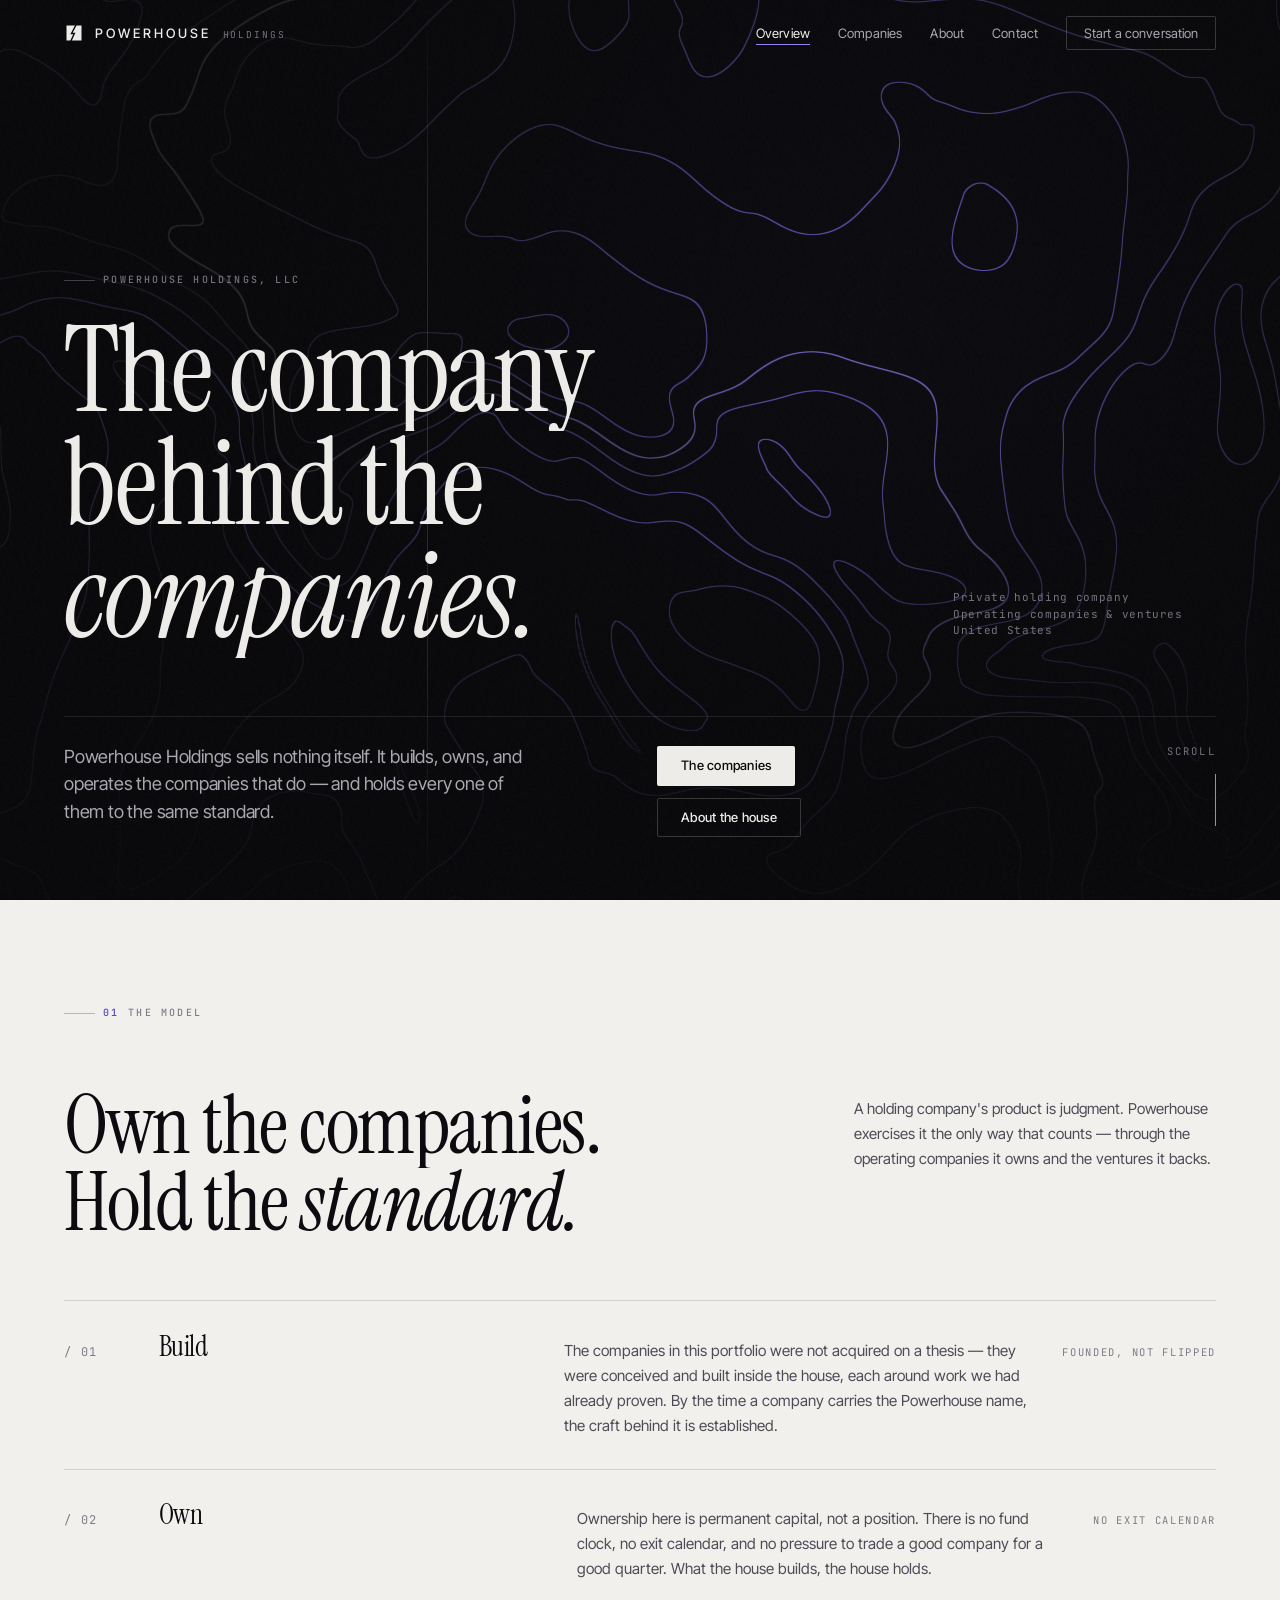
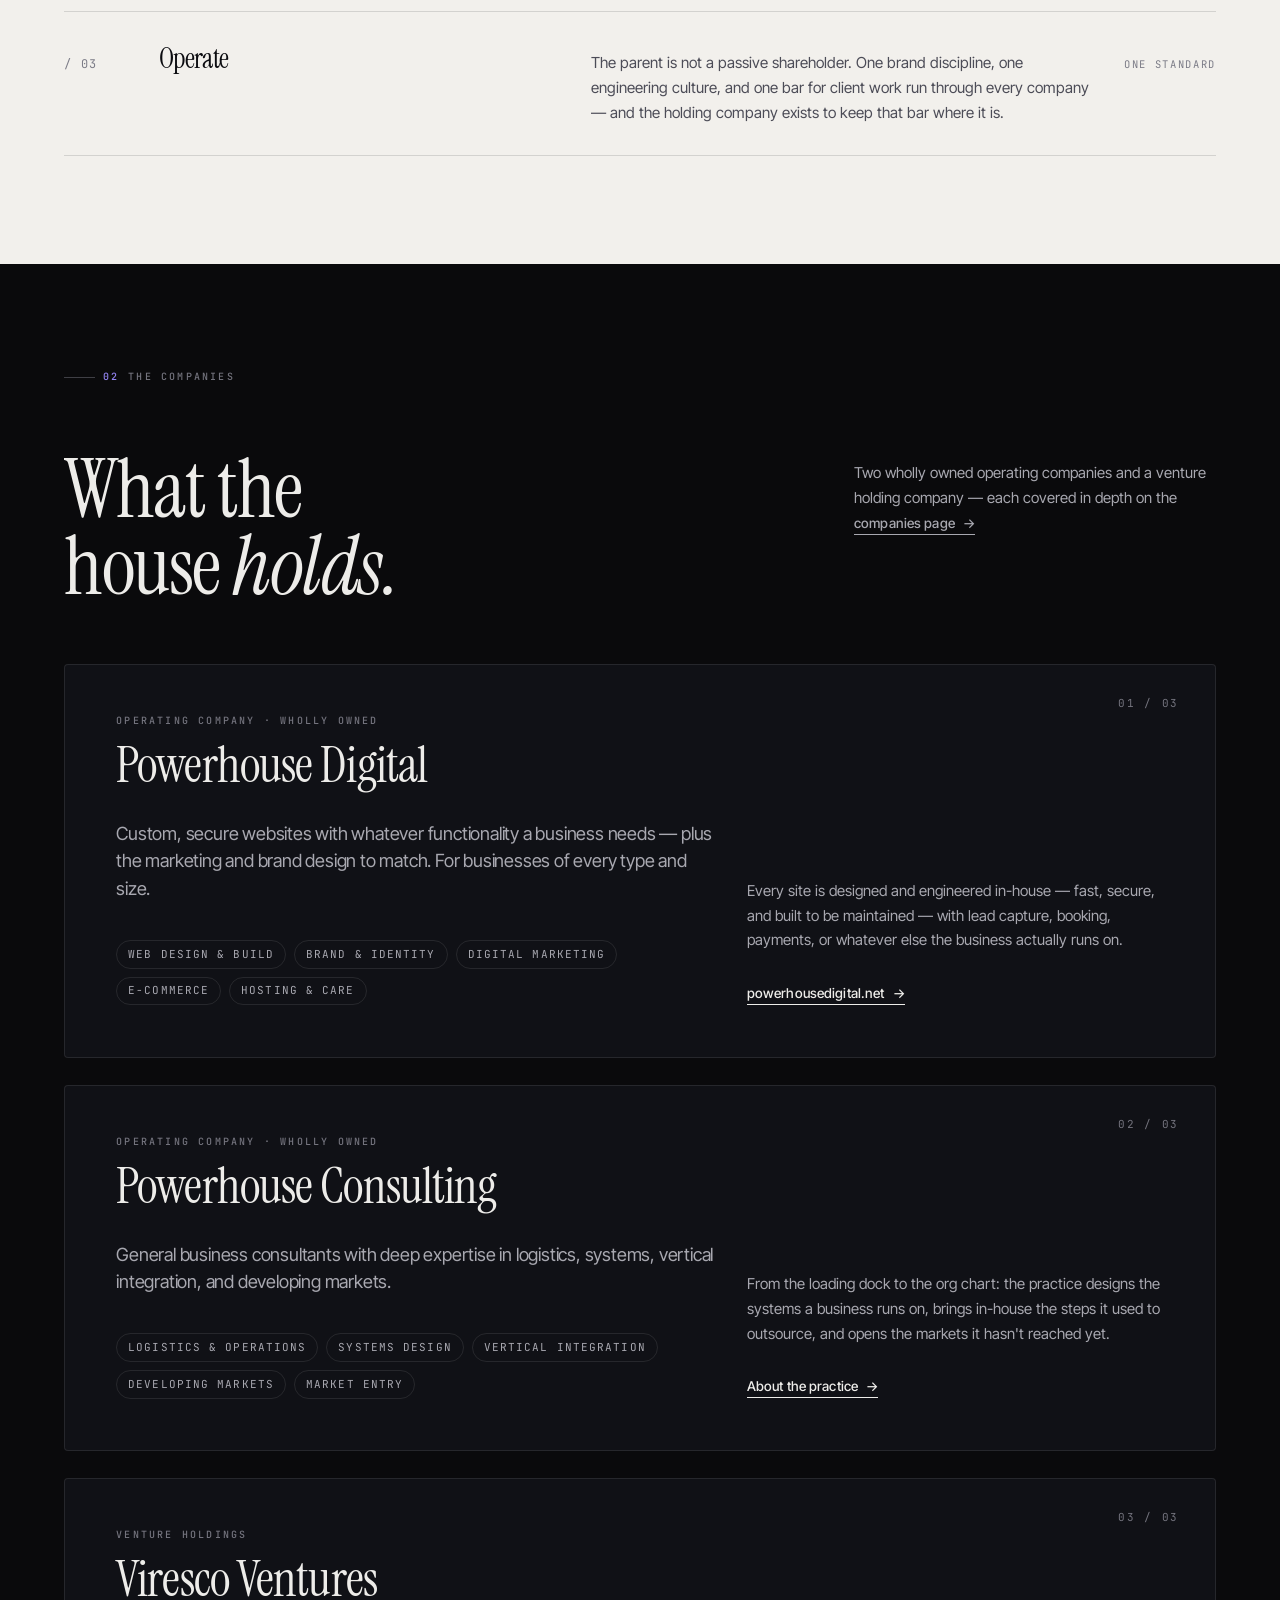
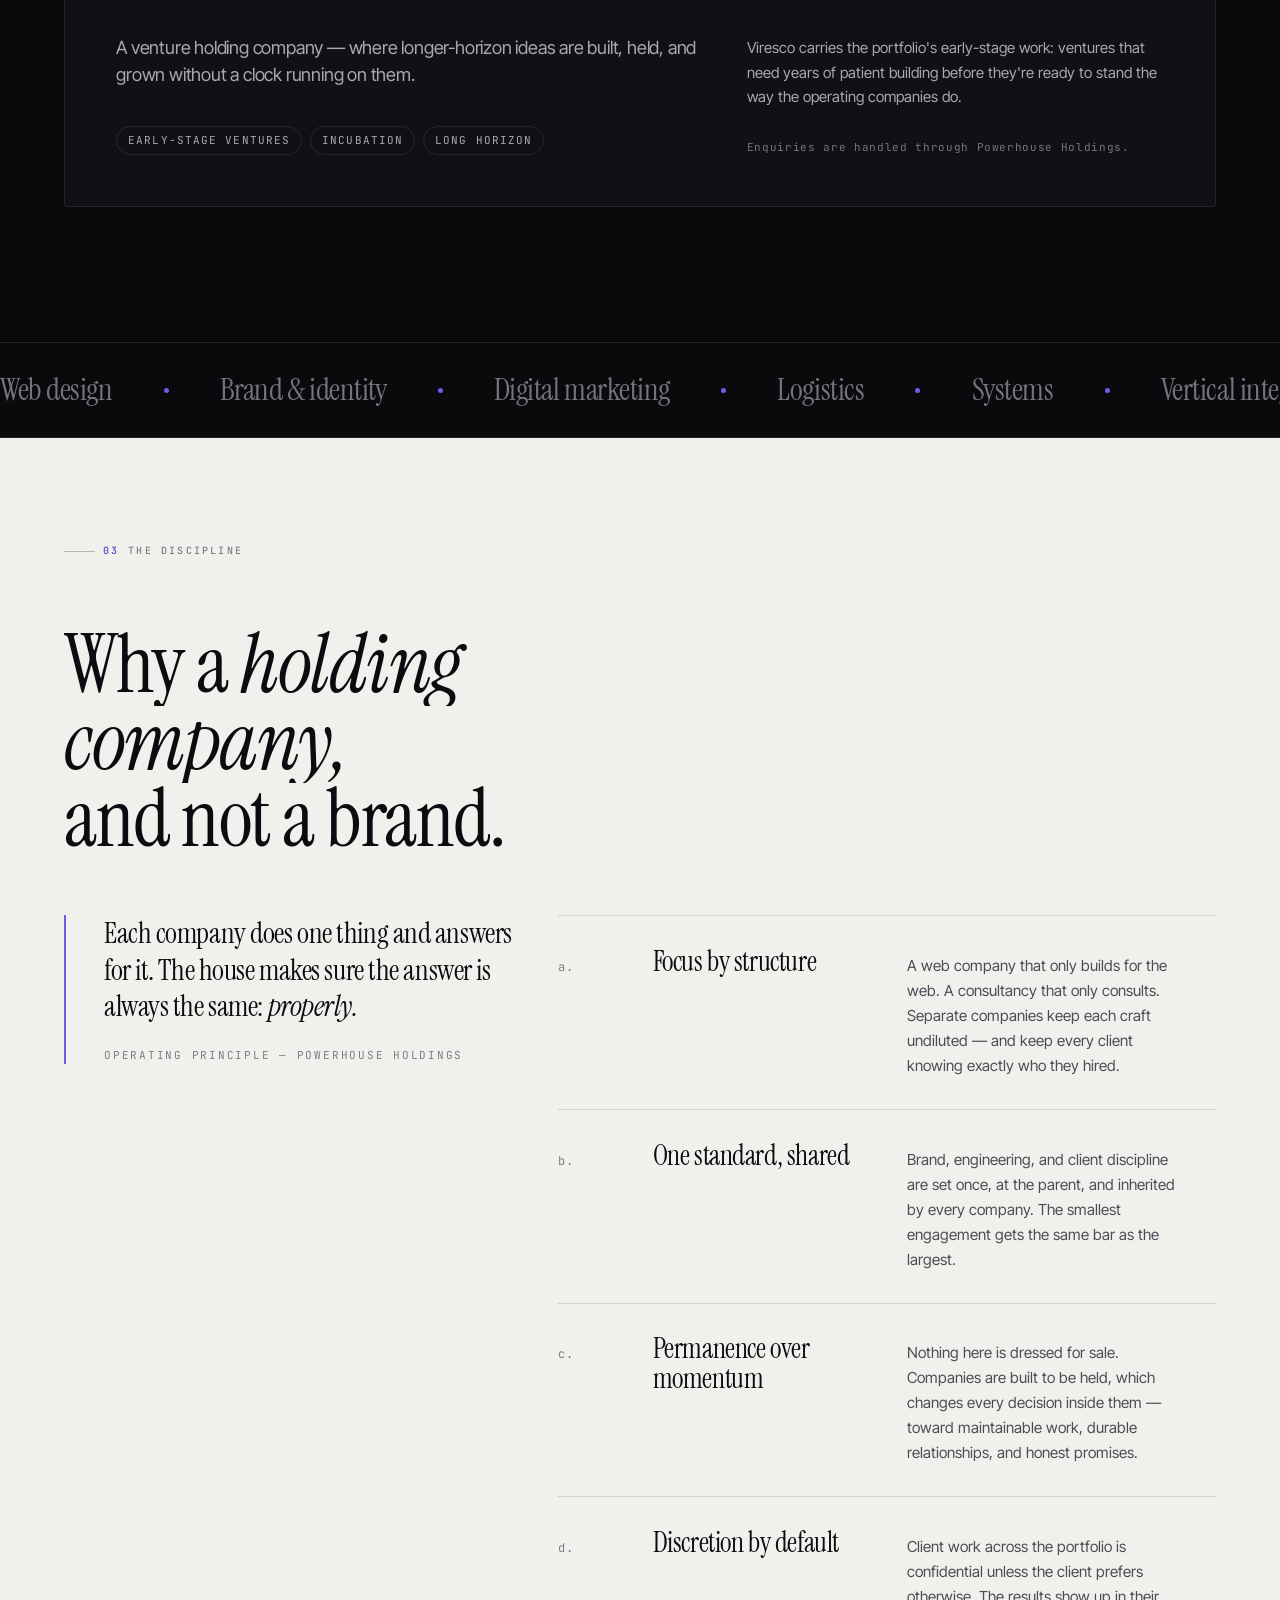
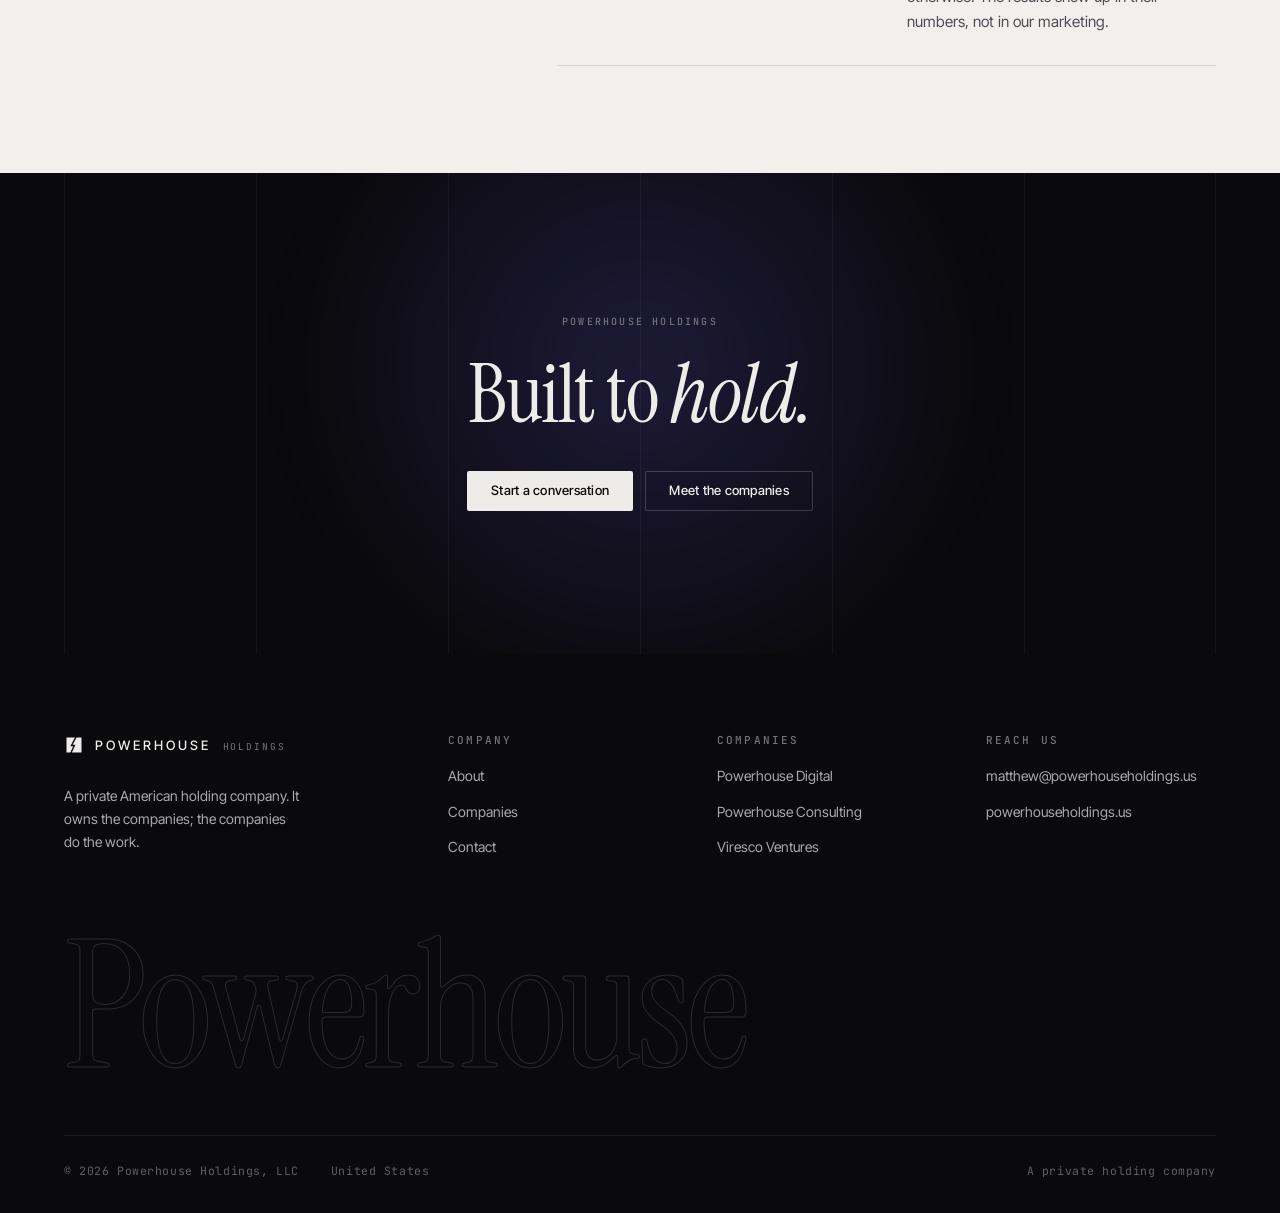
==== commit 5b012621: "SEO hardening: fonts unblocked, schema everywhere, branded 404 Font loading moved from a CSS @import" ====
--- a/index.html
+++ b/index.html
@@ -6,6 +6,8 @@
   <title>Powerhouse Holdings — A Private Holding Company</title>
   <meta name="description" content="Powerhouse Holdings is a private American holding company. It owns and operates Powerhouse Digital, a web design and digital marketing company, and Powerhouse Consulting, a general business consultancy — alongside venture holdings.">
   <link rel="icon" type="image/svg+xml" href="assets/brand/favicon.svg">
+  <meta name="theme-color" content="#0A0A0C">
+  <link rel="apple-touch-icon" href="assets/brand/apple-touch-icon.png">
   <link rel="canonical" href="https://powerhouseholdings.us/">
   <meta property="og:title" content="Powerhouse Holdings — A Private Holding Company">
   <meta property="og:description" content="The company behind the companies. Powerhouse Holdings owns and operates Powerhouse Digital and Powerhouse Consulting, alongside venture holdings.">
@@ -20,6 +22,7 @@
   <meta name="twitter:image" content="https://powerhouseholdings.us/assets/brand/og-image.png">
   <link rel="preconnect" href="https://fonts.googleapis.com">
   <link rel="preconnect" href="https://fonts.gstatic.com" crossorigin>
+  <link rel="stylesheet" href="https://fonts.googleapis.com/css2?family=Instrument+Serif:ital@0;1&amp;family=Inter+Tight:wght@300;400;500;600&amp;family=JetBrains+Mono:wght@400;500&amp;display=swap">
   <link rel="stylesheet" href="assets/css/site.css">
   <link rel="stylesheet" href="assets/css/pages.css">
   <script type="application/ld+json">
--- a/assets/css/site.css
+++ b/assets/css/site.css
@@ -5,7 +5,6 @@
    Do not introduce colours or typefaces outside this file.
    ========================================================================== */
 
-@import url('https://fonts.googleapis.com/css2?family=Instrument+Serif:ital@0;1&family=Inter+Tight:wght@300;400;500;600&family=JetBrains+Mono:wght@400;500&display=swap');
 
 :root{
   /* ---- ground ---- */
